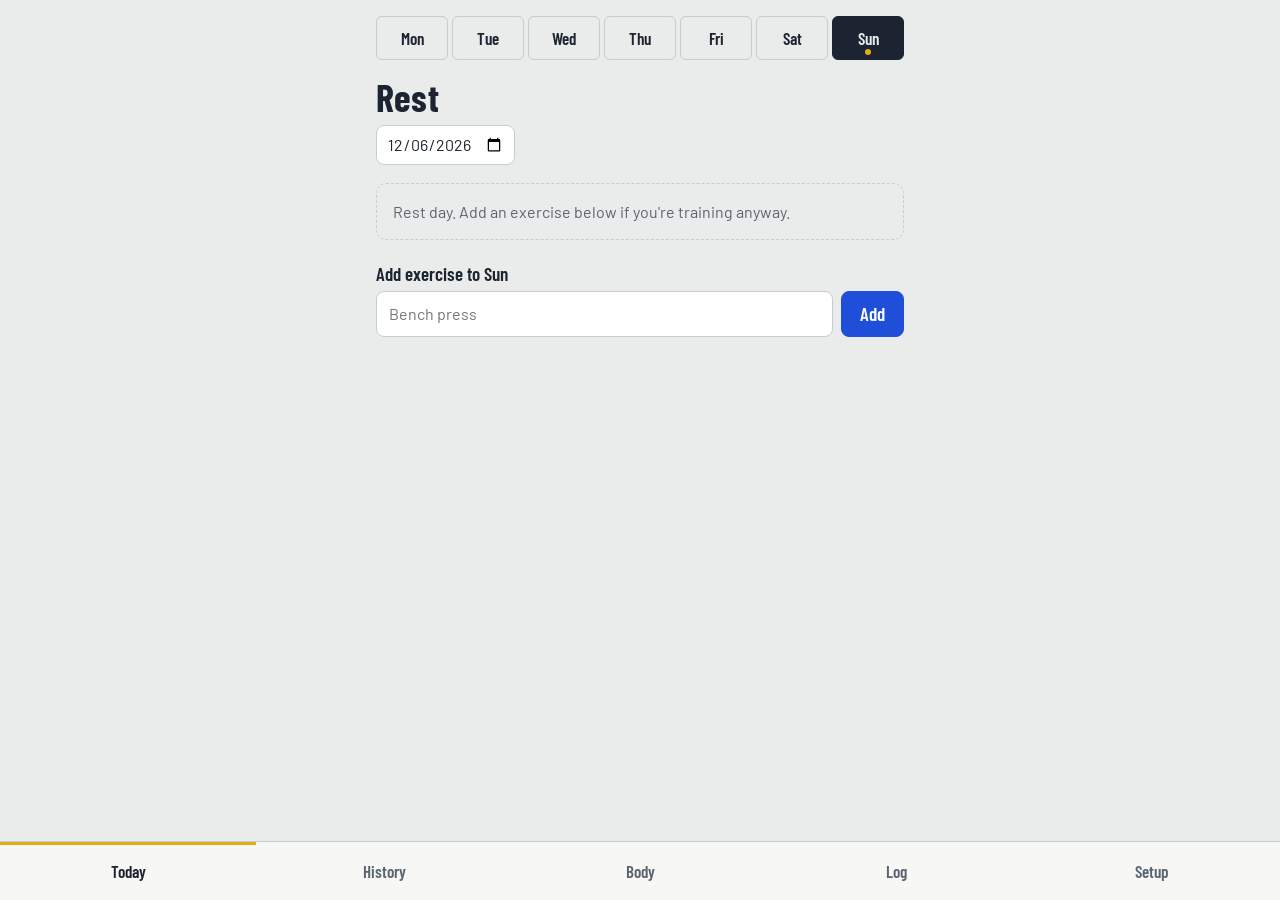
==== index.html @ 8d5f0b3c "Update index.html" ====
<!doctype html>
<html lang="en">
<head>
<meta charset="utf-8">
<meta name="viewport" content="width=device-width, initial-scale=1, viewport-fit=cover">
<meta name="mobile-web-app-capable" content="yes">
<meta name="apple-mobile-web-app-capable" content="yes">
<meta name="apple-mobile-web-app-title" content="Overload">
<meta name="theme-color" content="#E9ECEA" media="(prefers-color-scheme: light)">
<meta name="theme-color" content="#1A1F24" media="(prefers-color-scheme: dark)">
<link rel="manifest" href="manifest.webmanifest">
<link rel="apple-touch-icon" href="icon-180.png">
<link rel="icon" type="image/png" sizes="192x192" href="icon-192.png">
<title>Overload Log</title>
<link rel="preconnect" href="https://fonts.googleapis.com">
<link rel="preconnect" href="https://fonts.gstatic.com" crossorigin>
<link href="https://fonts.googleapis.com/css2?family=Barlow+Condensed:wght@500;600;700&family=Barlow:wght@400;500;600&display=swap" rel="stylesheet">
<style>
:root{
  --bg:#E9ECEA; --surface:#F7F8F6; --field:#FFFFFF; --ink:#1B2430; --muted:#596470; --rule:#C6CCD1;
  --accent:#1F4FD8; --accent-ink:#FFFFFF; --gain:#1C7F46; --plate:#E2AE12; --warn:#B0381C;
  --cond:"Barlow Condensed","Arial Narrow","Roboto Condensed",system-ui,sans-serif;
  --body:"Barlow",system-ui,-apple-system,"Segoe UI",Roboto,sans-serif;
  color-scheme:light;
  box-sizing:border-box;
  padding-top:env(safe-area-inset-top,0px);
  padding-bottom:env(safe-area-inset-bottom,0px);
}
@media (prefers-color-scheme: dark){
  :root:not([data-theme="light"]){
    --bg:#1A1F24; --surface:#232A31; --field:#2B333B; --ink:#E7EBEE; --muted:#97A2AC; --rule:#3A444E;
    --accent:#7196FF; --accent-ink:#0E1630; --gain:#4FC383; --plate:#F2C230; --warn:#FF8A6B;
    color-scheme:dark;
  }
}
:root[data-theme="dark"]{
  --bg:#1A1F24; --surface:#232A31; --field:#2B333B; --ink:#E7EBEE; --muted:#97A2AC; --rule:#3A444E;
  --accent:#7196FF; --accent-ink:#0E1630; --gain:#4FC383; --plate:#F2C230; --warn:#FF8A6B;
  color-scheme:dark;
}
html{scroll-padding-top:env(safe-area-inset-top,0px);-webkit-text-size-adjust:100%;background:var(--bg)}
*,*::before,*::after{box-sizing:inherit}
body{margin:0;background:var(--bg);color:var(--ink);font:400 16px/1.45 var(--body)}
main{max-width:560px;margin:0 auto;padding:12px 16px 84px}
h1,h2{font-family:var(--cond);margin:0}
p{margin:0}
button{font:inherit;color:inherit;cursor:pointer;-webkit-tap-highlight-color:transparent}
input,textarea{font:inherit;color:inherit}
:focus-visible{outline:3px solid var(--accent);outline-offset:2px}
.sr{position:absolute;width:1px;height:1px;overflow:hidden;clip:rect(0 0 0 0);white-space:nowrap}

/* day strip */
.days{display:grid;grid-template-columns:repeat(7,1fr);gap:4px;margin-top:4px}
.days button{position:relative;height:44px;border:1px solid var(--rule);border-radius:6px;background:transparent;font:600 17px var(--cond)}
.days button[aria-pressed="true"]{background:var(--ink);border-color:var(--ink);color:var(--bg)}
.days button.is-today::after{content:"";position:absolute;left:50%;bottom:4px;width:6px;height:6px;margin-left:-3px;border-radius:50%;background:var(--plate)}

.dayhead{margin:18px 0 6px}
.dayhead h1{font-weight:700;font-size:38px;line-height:1.02;letter-spacing:.2px}
.dateline{display:flex;align-items:center;gap:12px;margin-top:8px;flex-wrap:wrap}
.dateline input{height:40px;border:1px solid var(--rule);border-radius:8px;background:var(--field);padding:0 10px;font-size:16px}

/* exercise block */
.ex{position:relative;margin:14px 0;padding:14px 14px 14px 20px;background:var(--surface);border:1px solid var(--rule);border-radius:4px 10px 10px 4px}
.ex::before{content:"";position:absolute;left:-1px;top:-1px;bottom:-1px;width:7px;border-radius:4px 0 0 4px;background:var(--plate)}
.ex.st-new::before{background:var(--rule)}
.ex.st-going::before{background:var(--accent)}
.ex.st-done::before{background:var(--gain)}
.ex-head{display:flex;justify-content:space-between;align-items:flex-start;gap:8px}
.ex-name{font-weight:700;font-size:24px;line-height:1.1;padding-top:4px;overflow-wrap:anywhere}
.range{flex:none;min-height:36px;padding:4px 10px;border:1px solid var(--rule);border-radius:999px;background:transparent;color:var(--muted);font:600 15px var(--cond)}
.last{margin-top:6px;color:var(--muted);font-size:15px}
.last b{color:var(--ink);font-weight:600}
.last .s{margin-right:10px;white-space:nowrap;font-variant-numeric:tabular-nums}
.beat{display:flex;align-items:baseline;gap:12px;margin-top:8px}
.beat .lbl{font:600 17px var(--cond);color:var(--muted);min-width:44px}
.beat .num{font:700 32px/1 var(--cond);font-variant-numeric:tabular-nums;word-spacing:4px}
.beat .num small{font-size:20px;font-weight:600;color:var(--muted);word-spacing:0;margin:0 6px 0 2px}
.note{margin-top:4px;font-size:14px;color:var(--muted)}
.note.gain{color:var(--gain);font-weight:600}
.note.warn{color:var(--warn);font-weight:600}

.sets{display:flex;flex-wrap:wrap;gap:6px;margin-top:12px}
.chip{display:inline-flex;align-items:center;height:38px;padding-left:10px;border:1px solid var(--rule);border-radius:6px;background:var(--bg);font:600 19px var(--cond);font-variant-numeric:tabular-nums}
.chip button{width:34px;height:36px;border:0;background:none;color:var(--muted);font-size:20px;line-height:1}

.entry{display:grid;grid-template-columns:1fr 1fr;gap:10px;margin-top:14px}
.step{display:grid;grid-template-columns:44px minmax(0,1fr) 44px;height:50px;border:1px solid var(--rule);border-radius:8px;background:var(--field);overflow:hidden}
.step button{border:0;background:transparent;font-size:24px;line-height:1}
.step input{width:100%;min-width:0;border:0;background:transparent;text-align:center;font:700 24px var(--cond);font-variant-numeric:tabular-nums}
.step-lbl{margin-top:3px;text-align:center;font-size:13px;color:var(--muted)}
.logbtn{grid-column:1/-1;height:54px;border:0;border-radius:8px;background:var(--accent);color:var(--accent-ink);font:700 21px var(--cond)}
.link{padding:10px 0;border:0;background:none;color:var(--accent);font-size:15px;font-weight:600}
.typed{display:grid;grid-template-columns:1fr auto;gap:8px}
.hint{font-size:13px;color:var(--muted);margin-top:6px}

.settings{margin-top:12px;padding-top:12px;border-top:1px dashed var(--rule);display:grid;gap:10px}
.settings label{display:flex;align-items:center;gap:8px;flex-wrap:wrap;font-size:15px}
.settings .num{width:64px;text-align:center}
.settings .grow{flex:1;min-width:160px}

.field{height:46px;padding:0 12px;border:1px solid var(--rule);border-radius:8px;background:var(--field);font-size:16px;width:100%}
.field.num{width:72px;text-align:center}
.field.area{display:block;height:auto;min-height:240px;padding:12px;margin-top:12px;font:400 15px/1.5 var(--body);resize:vertical}
.field.area.small{min-height:130px}
.btn{height:46px;padding:0 18px;border:1px solid var(--ink);border-radius:8px;background:transparent;font:600 19px var(--cond);white-space:nowrap}
.btn.primary{background:var(--accent);border-color:var(--accent);color:var(--accent-ink)}
.btn.danger{border-color:var(--warn);color:var(--warn)}
.row{display:flex;gap:8px;flex-wrap:wrap;margin-top:10px}
.filebtn{display:inline-flex;align-items:center;cursor:pointer}

.empty{margin:18px 0;padding:16px;border:1px dashed var(--rule);border-radius:10px;color:var(--muted)}
.add{margin:22px 0 8px}
.add label{display:block;font:600 19px var(--cond);margin-bottom:6px}
.addrow{display:grid;grid-template-columns:1fr auto;gap:8px}
.pending{margin-top:10px;padding:12px;border-radius:8px;background:var(--surface);border:1px solid var(--plate)}

.session{margin-top:26px;padding-top:14px;border-top:3px solid var(--ink)}
.session h2,section h2{font-weight:600;font-size:22px;margin-bottom:6px}
.totals{display:flex;flex-wrap:wrap;gap:4px 18px;font:500 18px var(--cond);color:var(--muted);margin-bottom:10px}
.totals b{font-size:28px;font-weight:700;color:var(--ink);margin-right:4px;font-variant-numeric:tabular-nums}
.fallback{margin-top:10px}

section{margin-top:24px}
.sched{display:grid;gap:8px}
.schedrow{display:grid;grid-template-columns:52px 1fr;align-items:center;font:600 19px var(--cond)}
.defs{display:flex;flex-wrap:wrap;gap:10px 14px;align-items:center}
.defs label{display:flex;align-items:center;gap:8px}

.banner{display:block;width:100%;margin:2px 0 10px;padding:12px 14px;border:1px solid var(--plate);border-radius:8px;background:var(--surface);text-align:left;font-size:15px}
.banner.warn{border-color:var(--warn);color:var(--warn);font-weight:600}

.last .s{color:var(--ink)}
.last .s.w{color:var(--muted)}
.wu-row{display:flex;align-items:center;flex-wrap:wrap;gap:6px;margin-top:10px}
.wu-row .lbl{font:600 16px var(--cond);color:var(--muted);margin-right:4px}
.wuchip{height:36px;padding:0 12px;border:1px dashed var(--muted);border-radius:6px;background:transparent;color:var(--muted);font:600 18px var(--cond)}
.chip.wu{border-style:dashed;background:transparent;color:var(--muted)}
.chip.drop{color:var(--muted)}
.seg{display:grid;grid-template-columns:repeat(4,1fr);gap:4px;margin-top:12px}
.seg button{height:42px;border:1px solid var(--rule);border-radius:6px;background:transparent;font:600 17px var(--cond)}
.seg button[aria-pressed="true"]{background:var(--ink);border-color:var(--ink);color:var(--bg)}
.hsess{margin-top:18px;padding-top:12px;border-top:1px solid var(--rule)}
.hhead{display:flex;align-items:baseline;flex-wrap:wrap;gap:4px 10px}
.hhead h2{font-weight:700;font-size:22px;margin:0}
.hhead .focus{flex:1;color:var(--muted);font-size:15px}
.hhead .link{padding:6px 0}
.hrow{display:grid;grid-template-columns:minmax(0,1fr) auto;align-items:baseline;gap:0 10px;padding:6px 0}
.hex{min-height:32px;padding:0;border:0;background:none;text-align:left;font:600 18px var(--cond);text-decoration:underline;text-decoration-color:var(--rule);text-underline-offset:3px}
.hsets{grid-column:1/-1;font-size:15px;font-variant-numeric:tabular-nums}
.hsets .w{color:var(--muted);margin-right:6px}
.up{font:600 16px var(--cond);color:var(--gain);white-space:nowrap}
.htot{margin-top:4px;font-size:14px;color:var(--muted)}
.prog{margin-top:14px;padding:14px;background:var(--surface);border:1px solid var(--rule);border-radius:10px}
.prog svg{display:block;width:100%;height:auto;margin:10px 0 4px}
.prow{display:flex;justify-content:space-between;gap:12px;padding:8px 0;border-top:1px solid var(--rule);font-size:15px;font-variant-numeric:tabular-nums}
.prow span:last-child{text-align:right}
.entry .full{grid-column:1/-1}
.chip small{margin-left:6px;font-size:16px;font-weight:500;color:var(--muted)}
.bars{display:grid;gap:12px;margin-top:10px}
.bar-top{display:flex;justify-content:space-between;align-items:baseline;gap:8px;font-size:15px;color:var(--muted)}
.bar-top b{font:700 26px var(--cond);color:var(--ink);font-variant-numeric:tabular-nums}
.track{height:10px;margin-top:4px;border:1px solid var(--rule);border-radius:999px;background:var(--bg);overflow:hidden}
.fill{height:100%;border-radius:999px;background:var(--accent)}
.fill.hit{background:var(--gain)}
.fill.over{background:var(--warn)}
.frow{display:grid;grid-template-columns:44px minmax(0,1fr) auto 34px;align-items:center;gap:6px;padding:8px 0;border-top:1px solid var(--rule);font-size:15px}
.frow:first-child{border-top:0}
.frow .tm{color:var(--muted);font:500 15px var(--cond);font-variant-numeric:tabular-nums}
.frow .nm{overflow-wrap:anywhere}
.frow .nums{color:var(--muted);font:600 16px var(--cond);white-space:nowrap;font-variant-numeric:tabular-nums}
.frow button{width:34px;height:34px;border:0;background:none;color:var(--muted);font-size:20px}
.flist{margin-top:10px}
.frow .nm{display:flex;align-items:center;gap:8px}
.thumb{flex:none;width:44px;height:44px;border-radius:6px;object-fit:cover;background:var(--bg);border:1px solid var(--rule)}
.photorow{display:flex;align-items:center;gap:10px}
.photorow .thumb{width:56px;height:56px}
.pixgrid{display:grid;grid-template-columns:repeat(3,1fr);gap:6px;margin-top:10px}
.pixgrid img{width:100%;aspect-ratio:1;object-fit:cover;border-radius:6px}
.qrow{display:flex;flex-wrap:wrap;align-items:center;gap:6px;margin-top:12px}
.qrow .lbl{margin-right:4px;font:600 16px var(--cond);color:var(--muted)}
.qchip{min-height:36px;padding:4px 12px;border:1px dashed var(--muted);border-radius:6px;background:transparent;font:600 17px var(--cond);text-align:left}
.qchip small{margin-left:6px;font-weight:500;color:var(--muted)}
nav.tabs{position:fixed;left:0;right:0;bottom:0;z-index:10;display:flex;padding-bottom:env(safe-area-inset-bottom,0px);background:var(--surface);border-top:1px solid var(--rule)}
nav.tabs button{flex:1;height:58px;border:0;background:none;color:var(--muted);font:600 17px var(--cond)}
nav.tabs button[aria-current="page"]{color:var(--ink);box-shadow:inset 0 3px 0 var(--plate)}

#toast{position:fixed;left:50%;bottom:calc(70px + env(safe-area-inset-bottom,0px));transform:translate(-50%,12px);max-width:calc(100% - 32px);padding:10px 16px;border-radius:8px;background:var(--ink);color:var(--bg);font-size:15px;opacity:0;pointer-events:none;transition:opacity .18s,transform .18s;z-index:20}
#toast.on{opacity:1;transform:translate(-50%,0)}
@media (prefers-reduced-motion: reduce){#toast{transition:none}}
</style>
</head>
<body>
<main id="app" aria-live="off"></main>
<div id="toast" role="status" aria-live="polite"></div>
<nav class="tabs" aria-label="Sections">
  <button data-act="tab" data-view="today">Today</button>
  <button data-act="tab" data-view="history">History</button>
  <button data-act="tab" data-view="body">Body</button>
  <button data-act="tab" data-view="log">Log</button>
  <button data-act="tab" data-view="setup">Setup</button>
</nav>
<script>
(function(){
"use strict";
var KEY = "overload-log-v1";
var DAYS = ["Mon","Tue","Wed","Thu","Fri","Sat","Sun"];
var MON = ["Jan","Feb","Mar","Apr","May","Jun","Jul","Aug","Sep","Oct","Nov","Dec"];

function blank(){
  return {
    v: 1,
    schedule: {Mon:"Chest + Triceps",Tue:"Back + Biceps",Wed:"Legs",Thu:"Shoulders + Abs",Fri:"Chest + Back",Sat:"Arms",Sun:"Rest"},
    plan: {Mon:[],Tue:[],Wed:[],Thu:[],Fri:[],Sat:[],Sun:[]},
    ex: {},
    log: {},
    body: {},
    food: {},
    diet: {kcal:2400, p:190},
    defaults: {lo:8, hi:12, inc:2.5},
    backupAt: null
  };
}

var S = blank();
var storageOK = true;

function load(){
  var raw = null;
  try { raw = localStorage.getItem(KEY); } catch(e){ storageOK = false; return; }
  if (raw){
    try {
      var d = JSON.parse(raw), b = blank();
      S = Object.assign(b, d);
      S.plan = Object.assign(blank().plan, d.plan || {});
      S.schedule = Object.assign(blank().schedule, d.schedule || {});
      S.defaults = Object.assign(blank().defaults, d.defaults || {});
      S.ex = d.ex || {}; S.log = d.log || {};
      S.body = d.body || {}; S.food = d.food || {};
      S.diet = Object.assign(blank().diet, d.diet || {});
      migrateBody(d);
    } catch(e){
      try { localStorage.setItem(KEY + ":unreadable-" + Date.now(), raw); } catch(_){}
    }
  }
  try { localStorage.setItem(KEY + ":probe","1"); localStorage.removeItem(KEY + ":probe"); }
  catch(e){ storageOK = false; }
}
// Earlier Body version stored meals[] plus per-day kcal/protein totals. Fold them into food entries.
function migrateBody(d){
  if (d.meals){
    Object.keys(d.meals).forEach(function(dt){
      (d.meals[dt] || []).forEach(function(m){
        if (!S.food[dt]) S.food[dt] = [];
        S.food[dt].push({n:cleanName(m.label || ""), k:Math.round(num(m.kcal)) || 0, p:Math.round(num(m.p)) || 0, ph:m.photo || null});
      });
    });
  }
  Object.keys(S.body).forEach(function(dt){
    var b = S.body[dt] || {};
    if ((num(b.kcal) > 0 || num(b.p) > 0) && !(S.food[dt] || []).length){
      S.food[dt] = [{n:"Day total", k:Math.round(num(b.kcal)) || 0, p:Math.round(num(b.p)) || 0}];
    }
    if (num(b.w) > 0) S.body[dt] = {w:num(b.w)}; else delete S.body[dt];
  });
  delete S.meals;
}
function save(){
  try { localStorage.setItem(KEY, JSON.stringify(S)); } catch(e){ storageOK = false; }
}

/* ---------- helpers ---------- */
function pad(n){ return String(n).padStart(2,"0"); }
function todayStr(){ var d = new Date(); return d.getFullYear()+"-"+pad(d.getMonth()+1)+"-"+pad(d.getDate()); }
function parseDate(s){ var p = s.split("-").map(Number); return new Date(p[0], p[1]-1, p[2]); }
function dayOf(s){ return DAYS[(parseDate(s).getDay()+6)%7]; }
function nice(s){ var d = parseDate(s); return d.getDate()+" "+MON[d.getMonth()]; }
function daysSince(s){ return Math.round((parseDate(todayStr()) - parseDate(s)) / 86400000); }
function num(x){ var n = parseFloat(String(x).replace(",",".")); return isFinite(n) ? n : NaN; }
function r2(n){ return Math.round(n*100)/100; }
function fw(w){ return w === 0 ? "BW" : String(r2(w)); }
function fset(s, sep){ return fw(s[0]) + sep + s[1]; }
function vol(sets){ return sets.reduce(function(a,s){ return a + s[0]*s[1]; }, 0); }
function reps(sets){ return sets.reduce(function(a,s){ return a + s[1]; }, 0); }
function fvol(n){ return Math.round(n).toLocaleString("en-US"); }
function esc(s){ return String(s).replace(/[&<>"']/g, function(c){ return {"&":"&amp;","<":"&lt;",">":"&gt;",'"':"&quot;","'":"&#39;"}[c]; }); }
function cleanName(n){ n = String(n).replace(/\s+/g," ").trim(); return n ? n.charAt(0).toUpperCase() + n.slice(1) : ""; }
function cfg(n){ if (!S.ex[n]) S.ex[n] = Object.assign({}, S.defaults); return S.ex[n]; }
function names(){
  var seen = {}, out = [];
  Object.keys(S.ex).concat(Object.keys(S.log)).forEach(function(k){ if (!seen[k]){ seen[k]=1; out.push(k); } });
  return out;
}
function canon(n){
  var l = n.toLowerCase(), all = names();
  for (var i=0;i<all.length;i++) if (all[i].toLowerCase() === l) return all[i];
  return null;
}
function lev(a,b){
  a = a.toLowerCase(); b = b.toLowerCase();
  if (Math.abs(a.length-b.length) > 2) return 9;
  var prev = [], j, i;
  for (j=0;j<=b.length;j++) prev[j]=j;
  for (i=1;i<=a.length;i++){
    var cur=[i];
    for (j=1;j<=b.length;j++) cur[j] = Math.min(prev[j]+1, cur[j-1]+1, prev[j-1] + (a[i-1]===b[j-1]?0:1));
    prev = cur;
  }
  return prev[b.length];
}
function near(nm){
  if (nm.length < 4) return null;
  var best=null, bd=3;
  names().forEach(function(k){ var d = lev(nm,k); if (d < bd){ bd=d; best=k; } });
  return bd <= 2 ? best : null;
}
function hasData(){
  return Object.keys(S.log).some(function(n){ return Object.keys(S.log[n]).length; });
}
function loggedDates(){
  var seen = {};
  Object.keys(S.log).forEach(function(n){ Object.keys(S.log[n]).forEach(function(d){ seen[d]=1; }); });
  return Object.keys(seen);
}

/* ---------- set parsing: 60x8, 60x8 | 3x8@60 | 60x8x3 | 60x10/8/6 | bw x 12 ---------- */
function parseSets(str){
  var s = String(str).toLowerCase().replace(/[×*]/g,"x").replace(/kgs?/g,"").replace(/body ?weight|\bbw/g,"0");
  var out = [], m;
  var re = /(\d+)\s*x\s*(\d+)\s*@\s*(\d+(?:[.,]\d+)?)|(\d+(?:[.,]\d+)?)\s*x\s*(\d+(?:\s*\/\s*\d+)*)(?:\s*x\s*(\d+))?/g;
  while ((m = re.exec(s))){
    if (m[1] !== undefined){
      var n1 = +m[1], r1 = +m[2], w1 = num(m[3]);
      for (var i=0;i<n1 && i<20;i++) out.push([w1, r1]);
    } else {
      var w = num(m[4]);
      var rs = m[5].split("/").map(function(x){ return +x.trim(); });
      var n = m[6] ? +m[6] : 1;
      for (var k=0;k<n && k<20;k++) rs.forEach(function(r){ out.push([w, r]); });
    }
  }
  return out.filter(function(x){ return isFinite(x[0]) && x[0] >= 0 && x[0] <= 1000 && x[1] >= 1 && x[1] <= 100; });
}

/* ---------- progression ----------
   Lighter sets BEFORE the first heaviest set = warm-ups / ramp sets: ignored.
   Lighter sets AFTER it = drop sets: they block an increase. */
function parts(sets){
  if (!sets || !sets.length) return {wu:[], work:[], top:0, drops:false};
  var top = Math.max.apply(null, sets.map(function(s){ return s[0]; }));
  var f = 0; while (sets[f][0] !== top) f++;
  var work = sets.slice(f);
  return {wu:sets.slice(0, f), work:work, top:top, drops:work.some(function(s){ return s[0] < top; })};
}
function earned(sets, c){
  var p = parts(sets);
  return p.work.length > 0 && !p.drops && p.work.every(function(s){ return s[1] >= c.hi; });
}
function lastSession(n, before){
  var L = S.log[n]; if (!L) return null;
  var ds = Object.keys(L).filter(function(d){ return d < before && L[d].length; }).sort();
  if (!ds.length) return null;
  var d = ds[ds.length-1];
  return [d, L[d]];
}
function target(n, last){
  if (!last || !last.length) return null;
  var c = cfg(n), p = parts(last), top = p.top;
  if (earned(last, c)){
    if (top === 0) return {add:true, w:0, reps:p.work.map(function(){ return c.hi+1; }), why:"Every set hit "+c.hi+". Add load or another set."};
    return {add:true, w:r2(top+c.inc), reps:p.work.map(function(){ return c.lo; }), why:"Every working set hit "+c.hi+" last time, so +"+fw(c.inc)+" kg."};
  }
  var tr = p.work.map(function(s){ return s[0] === top ? Math.min(c.hi, s[1]+1) : c.lo; });
  var tot = reps(p.work.filter(function(s){ return s[0] === top; }));
  var why = "Same weight. Beat "+tot+" reps at "+fw(top)+(top ? " kg" : "")+".";
  if (p.drops) why += " Keep every set at "+fw(top)+" this time.";
  return {add:false, w:top, reps:tr, why:why};
}
function warmups(w){
  if (!(w >= 20)) return [];
  var a = Math.round(w*0.5/2.5)*2.5, b = Math.round(w*0.75/2.5)*2.5, out = [];
  if (a > 0 && a < w) out.push([a, 10]);
  if (b > a && b < w) out.push([b, 5]);
  return out;
}

/* ---------- UI state ---------- */
var U = {view:"today", date:todayStr(), autoDate:true, day:null, drafts:{}, typing:{}, typed:{}, editing:null, pending:null, fallback:null, restoreText:"", restoreMsg:"", eraseArm:false, dl:null, hist:30, histEx:null, wDraft:null, fDraft:null, fEdit:false};
U.day = dayOf(U.date);

function draftFor(n){
  if (U.drafts[n]) return U.drafts[n];
  var c = cfg(n), today = (S.log[n]||{})[U.date] || [], prev = lastSession(n, U.date);
  var t = prev ? target(n, prev[1]) : null, i = today.length, w, r;
  if (t){
    var atT = today.filter(function(s){ return s[0] >= t.w; }).length;
    w = atT ? today[i-1][0] : t.w;
    r = t.reps[Math.min(atT, t.reps.length-1)];
  } else {
    w = i ? today[i-1][0] : "";
    r = i ? today[i-1][1] : c.lo;
  }
  return {w: w === "" ? "" : String(w), r: String(r)};
}

/* ---------- views ---------- */
function banner(){
  if (!storageOK) return '<p class="banner warn">This browser isn\'t saving your data. Copy your log from the Log tab before you close this page.</p>';
  if (!hasData()) return "";
  if (S.backupAt){
    var d = daysSince(S.backupAt);
    if (d < 7) return "";
    return '<button class="banner" data-act="gobackup">Last backup was '+d+' days ago. Copy your log to your notes.</button>';
  }
  if (loggedDates().length < 2) return "";
  return '<button class="banner" data-act="gobackup">Your log isn\'t backed up yet. Copy it to your notes.</button>';
}

function card(n, idx){
  var c = cfg(n), L = S.log[n] || {}, today = L[U.date] || [];
  var prev = lastSession(n, U.date), t = prev ? target(n, prev[1]) : null;
  var d = draftFor(n), done = earned(today, c), p = parts(today);
  var st = today.length ? (done ? "done" : "going") : (prev ? "due" : "new");
  var h = '<section class="ex st-'+st+'" data-name="'+esc(n)+'">';
  h += '<div class="ex-head"><h2 class="ex-name">'+esc(n)+'</h2><button class="range" data-act="edit" aria-label="Edit '+esc(n)+'">'+c.lo+'–'+c.hi+' reps, +'+fw(c.inc)+'</button></div>';
  if (prev){
    var pp = parts(prev[1]);
    h += '<p class="last">Last, <b>'+nice(prev[0])+'</b>: '+prev[1].map(function(s,k){ return '<span class="s'+(k < pp.wu.length ? ' w' : '')+'">'+fset(s,"×")+'</span>'; }).join("")+'</p>';
  } else {
    h += '<p class="last">No history yet. Log it and it becomes the target next time.</p>';
  }
  if (t){
    h += '<div class="beat"><span class="lbl">'+(t.add ? "Go up" : "Beat")+'</span><span class="num">'+fw(t.w)+'<small>'+(t.w ? "kg ×" : "×")+'</small>'+t.reps.join(" ")+'</span></div>';
    h += '<p class="note'+(t.add ? " gain" : "")+'">'+esc(t.why)+'</p>';
    var started = t.w > 0 && today.some(function(s){ return s[0] >= t.w; });
    var wus = (started || idx > 1) ? [] : warmups(t.w);
    if (wus.length){
      h += '<div class="wu-row"><span class="lbl">Warm up</span>'+wus.map(function(x){
        return '<button class="wuchip" data-act="fillwu" data-w="'+x[0]+'" data-r="'+x[1]+'" aria-label="Fill warm-up, '+fw(x[0])+' kg for '+x[1]+'">'+fw(x[0])+'×'+x[1]+'</button>';
      }).join("")+'</div>';
    }
  }
  if (today.length){
    h += '<div class="sets">'+today.map(function(s,k){
      var cls = k < p.wu.length ? " wu" : (s[0] < p.top ? " drop" : "");
      var kind = k < p.wu.length ? "warm-up " : (s[0] < p.top ? "drop set " : "set ");
      return '<span class="chip'+cls+'">'+fset(s,"×")+'<button data-act="delset" data-k="'+k+'" aria-label="Delete '+kind+fset(s," kg for ")+'">×</button></span>';
    }).join("")+'</div>';
    var v = vol(p.work), wn = p.work.length, pv = prev ? parts(prev[1]).work : null, line = "";
    if (p.wu.length) line += p.wu.length+" warm-up"+(p.wu.length>1?"s":"")+", ";
    line += wn+" working set"+(wn>1?"s":"");
    if (v > 0){
      line += ", "+fvol(v)+" kg";
      if (pv){ var dv = v - vol(pv); line += " ("+(dv>=0?"+":"−")+fvol(Math.abs(dv))+" vs last)"; }
    } else {
      line += ", "+reps(p.work)+" reps";
      if (pv){ var dr = reps(p.work) - reps(pv); line += " ("+(dr>=0?"+":"−")+Math.abs(dr)+" vs last)"; }
    }
    if (done) line += ". Every working set topped the range: +"+fw(c.inc)+" kg next time.";
    h += '<p class="note'+(done ? " gain" : "")+'">'+line+'</p>';
  }
  h += '<div class="entry">'
     +   '<div><div class="step"><button data-act="w-" aria-label="Less weight">−</button><input data-f="w" inputmode="decimal" enterkeyhint="done" value="'+esc(d.w)+'" placeholder="kg" aria-label="Weight in kg, 0 for bodyweight"><button data-act="w+" aria-label="More weight">+</button></div><div class="step-lbl">kg</div></div>'
     +   '<div><div class="step"><button data-act="r-" aria-label="Fewer reps">−</button><input data-f="r" inputmode="numeric" enterkeyhint="done" value="'+esc(d.r)+'" aria-label="Reps"><button data-act="r+" aria-label="More reps">+</button></div><div class="step-lbl">reps</div></div>'
     +   '<button class="logbtn" data-act="log">Log set '+(today.length+1)+'</button>'
     + '</div>';
  h += '<button class="link" data-act="type">'+(U.typing[n] ? "Hide typing" : "Type several sets")+'</button>';
  if (U.typing[n]){
    h += '<div class="typed"><input class="field" data-f="t" autocomplete="off" autocapitalize="off" value="'+esc(U.typed[n]||"")+'" placeholder="40x10, 60x8, 60x8, 60x7" aria-label="Sets"><button class="btn primary" data-act="logtyped">Add</button></div>'
       + '<p class="hint">Also works: 3x8@60, 60x8x3, 60x10/8/6, bw x 12. Lighter sets before your heaviest count as warm-ups.</p>';
  }
  if (U.editing === n){
    h += '<div class="settings">'
       +   '<label>Rep range <input class="field num" data-f="lo" inputmode="numeric" value="'+c.lo+'"> to <input class="field num" data-f="hi" inputmode="numeric" value="'+c.hi+'"></label>'
       +   '<label>Add <input class="field num" data-f="inc" inputmode="decimal" value="'+fw(c.inc)+'"> kg when every set reaches the top</label>'
       +   '<label>Name <input class="field grow" data-f="name" value="'+esc(n)+'"></label>'
       +   '<div class="row"><button class="btn primary" data-act="savecfg">Save</button><button class="btn" data-act="remove">Remove from '+U.day+'</button></div>'
       +   '<p class="hint">Removing only takes it off '+U.day+'. Its history stays. Renaming to an existing name merges the two.</p>'
       + '</div>';
  }
  return h + '</section>';
}

function addBlock(){
  var opts = names().filter(function(n){ return S.plan[U.day].indexOf(n) < 0; }).sort(function(a,b){ return a.localeCompare(b); });
  var h = '<div class="add"><label for="addname">Add exercise to '+U.day+'</label>'
        + '<div class="addrow"><input id="addname" class="field" list="known" autocomplete="off" autocapitalize="sentences" enterkeyhint="done" placeholder="Bench press"><button class="btn primary" data-act="add">Add</button></div>'
        + '<datalist id="known">'+opts.map(function(o){ return '<option value="'+esc(o)+'">'; }).join("")+'</datalist>';
  if (U.pending){
    h += '<div class="pending"><p>Did you mean <b>'+esc(U.pending.near)+'</b>?</p><div class="row">'
       + '<button class="btn primary" data-act="usenear">Use '+esc(U.pending.near)+'</button>'
       + '<button class="btn" data-act="keepnew">Add “'+esc(U.pending.typed)+'”</button></div></div>';
  }
  return h + '</div>';
}

function sessionRows(){
  return names().filter(function(n){ return ((S.log[n]||{})[U.date]||[]).length; }).map(function(n){ return [n, S.log[n][U.date]]; });
}
function sessionText(){
  var rows = sessionRows();
  var lines = [dayOf(U.date)+" "+U.date+", "+(S.schedule[U.day]||U.day)];
  var sets = 0, v = 0;
  rows.forEach(function(r){
    var c = cfg(r[0]), p = parts(r[1]);
    var nx = earned(r[1], c) ? "next +"+fw(c.inc)+" kg" : "next: hold "+fw(p.top);
    var wu = p.wu.length ? "warm-up "+p.wu.map(function(s){ return fset(s,"x"); }).join(", ")+" | " : "";
    lines.push(r[0]+": "+wu+p.work.map(function(s){ return fset(s,"x"); }).join(", ")+" ("+nx+")");
    sets += p.work.length; v += vol(p.work);
  });
  lines.push("Total: "+rows.length+" exercises, "+sets+" working sets, "+fvol(v)+" kg");
  return lines.join("\n");
}
function fallbackBox(text){
  return '<div class="fallback"><p class="note warn">Copy didn\'t go through on this phone. Press and hold the text, Select all, then Copy.</p><textarea class="field area small" readonly>'+esc(text)+'</textarea></div>';
}
function sessionBlock(){
  var rows = sessionRows(); if (!rows.length) return "";
  var sets = 0, v = 0, wu = 0;
  rows.forEach(function(r){ var p = parts(r[1]); sets += p.work.length; v += vol(p.work); wu += p.wu.length; });
  return '<section class="session"><h2>Session, '+nice(U.date)+'</h2>'
       + '<p class="totals"><span><b>'+rows.length+'</b>exercise'+(rows.length>1?"s":"")+'</span><span><b>'+sets+'</b>working sets</span><span><b>'+fvol(v)+'</b>kg moved</span></p>'
       + (wu ? '<p class="note" style="margin:-4px 0 10px">'+wu+' warm-up set'+(wu>1?"s":"")+' not counted.</p>' : '')
       + '<button class="btn" data-act="copysession">Copy session</button>'
       + (U.fallback && U.fallback.where === "session" ? fallbackBox(U.fallback.text) : "")
       + '</section>';
}

function viewToday(){
  var tday = dayOf(todayStr());
  var h = banner();
  h += '<div class="days" role="group" aria-label="Training day">'+DAYS.map(function(d){
    return '<button data-act="day" data-d="'+d+'" aria-pressed="'+(d===U.day)+'"'+(d===tday?' class="is-today"':'')+'>'+d+'</button>';
  }).join("")+'</div>';
  h += '<header class="dayhead"><h1>'+esc(S.schedule[U.day]||U.day)+'</h1><div class="dateline">'
     + '<label class="sr" for="date">Session date</label><input type="date" id="date" value="'+U.date+'" max="'+todayStr()+'">'
     + (U.date !== todayStr() ? '<button class="link" data-act="today">Back to today</button>' : '')
     + '</div>'
     + (U.day !== dayOf(U.date) ? '<p class="note">Doing '+U.day+'\'s plan on '+dayOf(U.date)+' '+nice(U.date)+'.</p>' : '')
     + '</header>';
  var list = S.plan[U.day].slice();
  names().forEach(function(n){ if (((S.log[n]||{})[U.date]||[]).length && list.indexOf(n) < 0) list.push(n); });
  if (!list.length){
    h += '<p class="empty">'+(/rest/i.test(S.schedule[U.day]||"")
      ? "Rest day. Add an exercise below if you're training anyway."
      : "Nothing planned for "+U.day+" yet. Add your first exercise below and it'll be here every "+U.day+".")+'</p>';
  }
  h += list.map(card).join("");
  h += addBlock();
  h += sessionBlock();
  return h;
}

function exportLog(){
  var order = [];
  DAYS.forEach(function(d){ S.plan[d].forEach(function(n){ if (order.indexOf(n) < 0) order.push(n); }); });
  var rest = names().filter(function(n){ return order.indexOf(n) < 0; }).sort(function(a,b){ return a.localeCompare(b); });
  var out = [];
  order.concat(rest).forEach(function(n){
    var L = S.log[n]; if (!L) return;
    var ds = Object.keys(L).filter(function(d){ return L[d].length; }).sort();
    if (!ds.length) return;
    var c = cfg(n);
    out.push([n+" ("+c.lo+"-"+c.hi+", +"+fw(c.inc)+")"].concat(ds.map(function(d){
      return "- "+d+": "+L[d].map(function(s){ return fset(s,"x"); }).join(", ");
    })).join("\n"));
  });
  var bd = {};
  Object.keys(S.body).forEach(function(d){ if (bw(d)) bd[d] = 1; });
  Object.keys(S.food).forEach(function(d){ if (food(d).length) bd[d] = 1; });
  var bds = Object.keys(bd).sort();
  if (bds.length){
    var td = todayStr(), cw = weekAvg(td, 0), ow = weekAvg(td, 7), wf = weekFood(td), mt = maintenance(td);
    var lines = ["BODY"];
    if (cw.n) lines.push("> Weight 7-day avg: "+fkg(cw.v)+" kg"+(cw.n >= 2 && ow.n >= 2 ? " ("+signed(cw.v - ow.v)+" vs previous 7 days)" : ""));
    if (wf.c) lines.push("> Food 7-day avg: "+Math.round(wf.k)+" kcal, "+Math.round(wf.p)+" g protein ("+wf.c+" fully counted days)");
    lines.push("> Targets: "+S.diet.kcal+" kcal, "+S.diet.p+" g protein"+(mt.ok ? ". Measured maintenance ~"+mt.v+" kcal" : ""));
    bds.forEach(function(d){
      lines.push("- "+d+":"+(bw(d) ? " "+fkg(bw(d))+" kg" : ""));
      food(d).forEach(function(x){
        lines.push("  * "+[x.t || "", x.n || "Food", x.k != null ? x.k+" kcal" : "", x.p != null ? x.p+" g" : ""].join(" | "));
      });
    });
    out.push(lines.join("\n"));
  }
  return out.join("\n\n");
}

function importBodyLine(d, rest){
  var wm = rest.match(/(\d+(?:[.,]\d+)?)\s*kg/i), km = rest.match(/(\d[\d,]*)\s*kcal/i), pm = rest.match(/(\d+)\s*(?:g\s*)?p\b/i);
  var got = false;
  if (wm && num(wm[1]) > 20){ S.body[d] = {w:num(wm[1])}; got = true; }
  if (km || pm){
    S.food[d] = [{n:"Day total", k:km ? parseInt(km[1].replace(/,/g,""), 10) : 0, p:pm ? parseInt(pm[1], 10) : 0}];
    got = true;
  }
  return got;
}

function parseFoodItem(line){
  var f = line.replace(/^\*\s*/, "").split("|").map(function(x){ return x.trim(); });
  if (f.length < 2) return {n:cleanName(f[0] || ""), k:null, p:null, t:""};
  var it = {t:/^\d{1,2}:\d{2}$/.test(f[0]) ? f[0] : "", n:cleanName(f[1] || ""), k:null, p:null};
  f.slice(2).forEach(function(x){
    var km = x.match(/^(\d+)\s*kcal$/i), pm = x.match(/^(\d+)\s*g$/i);
    if (km) it.k = +km[1]; else if (pm) it.p = +pm[1];
  });
  return it;
}

function importLog(text){
  var pend = null, cur = null, exSeen = {}, sess = 0, days = {}, mode = "ex", bodySeen = {}, bodyDate = null, itemsFor = {};
  String(text).split(/\r?\n/).forEach(function(raw){
    var line = raw.trim(); if (!line) return;
    if (line.charAt(0) === ">") return;
    if (/^body\b/i.test(line)){ mode = "body"; pend = null; cur = null; return; }
    var m = line.match(/^[-•*–]\s*(\d{4}-\d{2}-\d{2})\s*:?\s*(.*)$/);
    if (mode === "body"){
      if (m){ bodyDate = m[1]; if (importBodyLine(m[1], m[2])) bodySeen[m[1]] = 1; return; }
      if (/^\*\s/.test(line) && bodyDate){
        var it = parseFoodItem(line);
        if (it.n || it.k != null || it.p != null){
          if (!itemsFor[bodyDate]){ itemsFor[bodyDate] = 1; S.food[bodyDate] = []; }
          S.food[bodyDate].push(it); bodySeen[bodyDate] = 1;
        }
        return;
      }
      if (/^[-•*–]/.test(line)) return;
      mode = "ex";
    }
    if (m){
      if (!pend) return;
      var sets = parseSets(m[2]); if (!sets.length) return;
      if (!cur){
        cur = canon(pend.name) || pend.name;
        var c = cfg(cur);
        if (pend.lo){ c.lo = pend.lo; c.hi = pend.hi; }
        if (pend.inc > 0) c.inc = pend.inc;
      }
      if (!S.log[cur]) S.log[cur] = {};
      S.log[cur][m[1]] = sets; sess++; exSeen[cur] = 1; days[dayOf(m[1])] = 1;
      return;
    }
    if (/^[-•*–]/.test(line)) return;
    var hd = line.match(/^(.+?)\s*\(\s*(\d+)\s*[-–]\s*(\d+)\s*(?:,\s*\+?\s*(\d+(?:[.,]\d+)?)\s*(?:kg)?)?\s*\)\s*:?$/i);
    var nm = cleanName(hd ? hd[1] : line.replace(/:$/,""));
    pend = {name:nm, lo:hd ? +hd[2] : 0, hi:hd ? +hd[3] : 0, inc:hd && hd[4] ? num(hd[4]) : 0};
    if (pend.lo && (pend.hi < pend.lo || pend.lo < 1)){ pend.lo = 0; pend.hi = 0; }
    cur = null;
  });
  // An exercise goes on a weekday's plan only if it was done within 14 days of that weekday's
  // latest session, so lifts you've since swapped out stay in History but off Today.
  Object.keys(days).forEach(function(day){
    var all = loggedDates().filter(function(x){ return dayOf(x) === day; }).sort();
    var latest = all[all.length-1];
    names().forEach(function(n){
      var L = S.log[n] || {};
      var ds = Object.keys(L).filter(function(x){ return dayOf(x) === day && L[x].length; }).sort();
      if (!ds.length) return;
      var gap = (parseDate(latest) - parseDate(ds[ds.length-1])) / 86400000;
      if (gap <= 14 && S.plan[day].indexOf(n) < 0) S.plan[day].push(n);
    });
  });
  return {ex:Object.keys(exSeen).length, sess:sess, body:Object.keys(bodySeen).length};
}

function allSessions(){
  var by = {};
  Object.keys(S.log).forEach(function(n){
    Object.keys(S.log[n]).forEach(function(d){
      if (S.log[n][d].length){ if (!by[d]) by[d] = []; by[d].push([n, S.log[n][d]]); }
    });
  });
  return by;
}
function planDayFor(rows, date){
  var best = null, bc = 0;
  DAYS.forEach(function(d){
    var k = rows.filter(function(r){ return S.plan[d].indexOf(r[0]) >= 0; }).length;
    if (k > bc){ bc = k; best = d; }
  });
  return best || dayOf(date);
}
function addDays(s, k){ var d = parseDate(s); d.setDate(d.getDate()+k); return d.getFullYear()+"-"+pad(d.getMonth()+1)+"-"+pad(d.getDate()); }
function fmtWork(work){
  if (!work.length) return "";
  var w0 = work[0][0];
  if (work.every(function(s){ return s[0] === w0; })) return fw(w0)+(w0 ? " kg" : "")+" × "+work.map(function(s){ return s[1]; }).join(", ");
  return work.map(function(s){ return fset(s,"×"); }).join(", ");
}
function e1(sets){
  var best = 0;
  sets.forEach(function(s){ var v = s[0]*(1+s[1]/30); if (v > best) best = v; });
  return best;
}
function spark(vals){
  var W = 300, H = 64, m = 6;
  var mn = Math.min.apply(null, vals), mx = Math.max.apply(null, vals), span = (mx - mn) || 1;
  var pts = vals.map(function(v,i){ return [m + i*(W-2*m)/(vals.length-1), H - m - (v-mn)*(H-2*m)/span]; });
  var last = pts[pts.length-1];
  return '<svg viewBox="0 0 '+W+' '+H+'" role="img" aria-label="Trend across '+vals.length+' sessions">'
       + '<polyline fill="none" stroke="var(--accent)" stroke-width="2.5" stroke-linejoin="round" stroke-linecap="round" points="'+pts.map(function(p){ return p[0].toFixed(1)+","+p[1].toFixed(1); }).join(" ")+'"/>'
       + '<circle cx="'+last[0].toFixed(1)+'" cy="'+last[1].toFixed(1)+'" r="4.5" fill="var(--accent)"/></svg>';
}
function progressPanel(n){
  var L = S.log[n] || {}, c = cfg(n);
  var ds = Object.keys(L).filter(function(d){ return L[d].length; }).sort();
  var h = '<div class="prog"><div class="hhead"><h2>'+esc(n)+'</h2><span class="focus">'+c.lo+'–'+c.hi+' reps, +'+fw(c.inc)+'</span><button class="link" data-act="histclose">Close</button></div>';
  if (!ds.length) return h + '<p class="note">No sessions yet.</p></div>';
  var weighted = ds.some(function(d){ return L[d].some(function(s){ return s[0] > 0; }); });
  var pts = [];
  ds.forEach(function(d){
    var work = parts(L[d]).work;
    var v = weighted ? e1(work.filter(function(s){ return s[0] > 0; })) : reps(work);
    if (v > 0) pts.push([d, v]);
  });
  if (pts.length >= 2){
    var a = pts[0], b = pts[pts.length-1], diff = Math.round(b[1]) - Math.round(a[1]), unit = weighted ? " kg" : " reps";
    h += '<p class="note">'+(weighted ? "Estimated 1-rep max" : "Total reps")+': '+Math.round(a[1])+' → <b>'+Math.round(b[1])+unit+'</b> ('+(diff>=0?"+":"−")+Math.abs(diff)+unit+' since '+nice(a[0])+')</p>';
    h += spark(pts.map(function(x){ return x[1]; }));
  }
  h += ds.slice().reverse().map(function(d){
    var p = parts(L[d]);
    return '<div class="prow"><span>'+dayOf(d)+' '+nice(d)+'</span><span>'+fmtWork(p.work)+(earned(L[d], c) ? ' <span class="up">+'+fw(c.inc)+'</span>' : '')+'</span></div>';
  }).join("");
  return h + '</div>';
}
function viewHistory(){
  var by = allSessions(), R = U.hist;
  var from = R ? addDays(todayStr(), -(R-1)) : "";
  var dates = Object.keys(by).filter(function(d){ return d >= from; }).sort().reverse();
  var h = '<header class="dayhead"><h1>History</h1></header>';
  h += '<div class="seg" role="group" aria-label="Time range">'+[[7,"7 days"],[30,"30 days"],[90,"90 days"],[0,"All"]].map(function(o){
    return '<button data-act="hrange" data-k="'+o[0]+'" aria-pressed="'+(R === o[0])+'">'+o[1]+'</button>';
  }).join("")+'</div>';
  if (U.histEx) h += progressPanel(U.histEx);
  if (!dates.length){
    return h + '<p class="empty">'+(hasData() ? "No workouts in this range. Pick a longer one." : "Nothing logged yet. Workouts you log on Today show up here, newest first.")+'</p>';
  }
  var tSets = 0, tVol = 0;
  var body = dates.map(function(d){
    var rows = by[d].slice(), pd = planDayFor(rows, d), sets = 0, v = 0;
    rows.sort(function(a,b){ var ia = S.plan[pd].indexOf(a[0]), ib = S.plan[pd].indexOf(b[0]); return (ia<0?99:ia) - (ib<0?99:ib); });
    var inner = rows.map(function(r){
      var c = cfg(r[0]), p = parts(r[1]);
      sets += p.work.length; v += vol(p.work);
      return '<div class="hrow"><button class="hex" data-act="histex" data-name="'+esc(r[0])+'">'+esc(r[0])+'</button>'
           + (earned(r[1], c) ? '<span class="up">+'+fw(c.inc)+' next</span>' : '<span></span>')
           + '<div class="hsets">'+(p.wu.length ? '<span class="w">'+p.wu.map(function(s){ return fset(s,"×"); }).join(" ")+'</span>' : '')+fmtWork(p.work)+'</div></div>';
    }).join("");
    tSets += sets; tVol += v;
    return '<article class="hsess"><div class="hhead"><h2>'+dayOf(d)+' '+nice(d)+'</h2><span class="focus">'+esc(S.schedule[pd] || pd)+'</span><button class="link" data-act="openday" data-date="'+d+'" data-d="'+pd+'">Open</button></div>'
         + inner + '<p class="htot">'+rows.length+' exercise'+(rows.length>1?"s":"")+', '+sets+' working sets, '+fvol(v)+' kg</p></article>';
  }).join("");
  h += '<p class="totals" style="margin-top:16px"><span><b>'+dates.length+'</b>workout'+(dates.length>1?"s":"")+'</span><span><b>'+tSets+'</b>working sets</span><span><b>'+fvol(tVol)+'</b>kg</span></p>';
  return h + body;
}

/* ---------- photos: kept apart from the log so a big image can never break it ---------- */
var PIX = (function(){
  var dbp = null;
  function open(){
    if (dbp) return dbp;
    dbp = new Promise(function(res, rej){
      var rq = indexedDB.open("overload-photos", 1);
      rq.onupgradeneeded = function(){ rq.result.createObjectStore("photos"); };
      rq.onsuccess = function(){ res(rq.result); };
      rq.onerror = function(){ rej(rq.error); };
    });
    return dbp;
  }
  function run(mode, fn){
    return open().then(function(db){
      return new Promise(function(res, rej){
        var rq = fn(db.transaction("photos", mode).objectStore("photos"));
        rq.onsuccess = function(){ res(rq.result); };
        rq.onerror = function(){ rej(rq.error); };
      });
    });
  }
  return {
    put: function(id, blob){ return run("readwrite", function(st){ return st.put(blob, id); }); },
    get: function(id){ return run("readonly", function(st){ return st.get(id); }); },
    del: function(id){ return run("readwrite", function(st){ return st.delete(id); }); }
  };
})();
function loadImg(blob){
  return new Promise(function(res, rej){
    var url = URL.createObjectURL(blob), img = new Image();
    img.onload = function(){ URL.revokeObjectURL(url); res(img); };
    img.onerror = function(){ URL.revokeObjectURL(url); rej(new Error("decode")); };
    img.src = url;
  });
}
function toJpeg(cv, q){ return new Promise(function(res, rej){ cv.toBlob(function(b){ b ? res(b) : rej(new Error("encode")); }, "image/jpeg", q); }); }
// Phone photos are 3-5 MB; 1000 px at 0.72 lands around 100 kB and still shows the plate clearly.
function shrink(file){
  return loadImg(file).then(function(img){
    var sc = Math.min(1, 1000 / Math.max(img.width, img.height)), cv = document.createElement("canvas");
    cv.width = Math.round(img.width*sc); cv.height = Math.round(img.height*sc);
    cv.getContext("2d").drawImage(img, 0, 0, cv.width, cv.height);
    return toJpeg(cv, 0.72);
  });
}
// Burn "Photo 3, Tue 6 Oct 13:10, Chicken rice" into the image so Claude can match it to the list.
function captioned(blob, label){
  return loadImg(blob).then(function(img){
    var cv = document.createElement("canvas"), g = cv.getContext("2d");
    cv.width = img.width; cv.height = img.height; g.drawImage(img, 0, 0);
    var bh = Math.max(44, Math.round(img.width*0.075));
    g.fillStyle = "rgba(0,0,0,0.72)"; g.fillRect(0, img.height-bh, img.width, bh);
    g.fillStyle = "#fff"; g.textBaseline = "middle";
    g.font = "600 "+Math.round(bh*0.48)+"px system-ui, -apple-system, sans-serif";
    var txt = label;
    while (g.measureText(txt).width > img.width-24 && txt.length > 6) txt = txt.slice(0, -2);
    if (txt !== label) txt += "…";
    g.fillText(txt, 12, img.height - bh/2);
    return toJpeg(cv, 0.8);
  });
}
function paintPix(){
  var els = document.querySelectorAll("img[data-pix]");
  for (var i = 0; i < els.length; i++) (function(el){
    PIX.get(el.getAttribute("data-pix")).then(function(b){ if (b) el.src = URL.createObjectURL(b); }).catch(function(){});
  })(els[i]);
}
// Photos older than 8 weeks are deleted (the food text stays). Keeps storage near 20 MB.
function prunePhotos(){
  var cutoff = addDays(todayStr(), -56), changed = false;
  Object.keys(S.food).forEach(function(d){
    if (d >= cutoff) return;
    food(d).forEach(function(x){ if (x.ph){ PIX.del(x.ph).catch(function(){}); x.ph = null; changed = true; } });
  });
  if (changed) save();
}

/* ---------- body: weight + food ---------- */
function mean(a){ return a.reduce(function(x,y){ return x+y; }, 0) / a.length; }
function fkg(v){ return (Math.round(v*10)/10).toFixed(1); }
function signed(v){ return (v < 0 ? "−" : "+") + fkg(Math.abs(v)); }
function bw(d){ var b = S.body[d]; return b && b.w > 0 ? b.w : null; }
function food(d){ return S.food[d] || []; }
function foodTot(d){
  var k = 0, p = 0, miss = 0;
  food(d).forEach(function(x){ k += x.k || 0; p += x.p || 0; if (x.k == null) miss++; });
  return {k:k, p:p, n:food(d).length, miss:miss};
}
function complete(d){ var t = foodTot(d); return t.n > 0 && t.miss === 0 && t.k > 0; }
function hhmm(){ var n = new Date(); return pad(n.getHours())+":"+pad(n.getMinutes()); }
function fnums(x){ return x.k == null && x.p == null ? "" : (x.k != null ? fvol(x.k)+" kcal" : "?")+(x.p != null ? ", "+x.p+" g" : ""); }
function lastWeighIn(before){
  var ds = Object.keys(S.body).filter(function(x){ return x < before && bw(x); }).sort();
  return ds.length ? [ds[ds.length-1], bw(ds[ds.length-1])] : null;
}
function span(end, len, back){ var out = []; for (var i = back+len-1; i >= back; i--) out.push(addDays(end, -i)); return out; }
function weekAvg(end, back){ var ws = span(end, 7, back).map(bw).filter(Boolean); return {n:ws.length, v:ws.length ? mean(ws) : null}; }
function weekFood(end){
  var all = span(end, 7, 0), ds = all.filter(complete);
  return {n:all.filter(function(d){ return food(d).length; }).length, c:ds.length,
          k:ds.length ? mean(ds.map(function(d){ return foodTot(d).k; })) : null,
          p:ds.length ? mean(ds.map(function(d){ return foodTot(d).p; })) : null};
}
// Maintenance from your own numbers: average intake minus the energy in your weight trend
// (least-squares slope over the last 28 days, 7,700 kcal per kg).
function maintenance(end){
  var ds = span(end, 28, 0), pts = [];
  ds.forEach(function(d, i){ var w = bw(d); if (w) pts.push([i, w]); });
  var fd = ds.filter(complete);
  var ok = pts.length >= 10 && fd.length >= 10 && pts[pts.length-1][0] - pts[0][0] >= 13;
  if (!ok) return {ok:false, w:pts.length, f:fd.length};
  var mx = mean(pts.map(function(q){ return q[0]; })), my = mean(pts.map(function(q){ return q[1]; })), a = 0, b = 0;
  pts.forEach(function(q){ a += (q[0]-mx)*(q[1]-my); b += (q[0]-mx)*(q[0]-mx); });
  var slope = b ? a/b : 0;
  return {ok:true, v:Math.round((mean(fd.map(function(d){ return foodTot(d).k; })) - slope*7700)/10)*10, weekly:slope*7};
}
function recentFoods(d){
  var seen = {}, out = [];
  Object.keys(S.food).filter(function(x){ return x <= d; }).sort().reverse().forEach(function(x){
    food(x).slice().reverse().forEach(function(it){
      if (out.length >= 6 || !it.n || it.n === "Day total") return;
      var key = it.n.toLowerCase(); if (seen[key]) return;
      seen[key] = 1; out.push(it);
    });
  });
  return out;
}
function bar(label, val, goal, unit, isProtein){
  var pct = goal > 0 ? Math.min(100, Math.round(val/goal*100)) : 0;
  var cls = isProtein ? (val >= goal ? " hit" : "") : (val > goal ? " over" : "");
  return '<div><div class="bar-top"><span>'+label+'</span><span><b>'+fvol(val)+'</b> / '+fvol(goal)+' '+unit+'</span></div>'
       + '<div class="track"><div class="fill'+cls+'" style="width:'+pct+'%"></div></div></div>';
}
function fDraft(){ return U.fDraft || {n:"", k:"", p:""}; }

function viewBody(){
  var d = U.date, w = bw(d), prev = lastWeighIn(d);
  var cur = weekAvg(d, 0), old = weekAvg(d, 7);
  var delta = (cur.n >= 2 && old.n >= 2) ? cur.v - old.v : null;
  var h = '<header class="dayhead"><h1>Body</h1><div class="dateline">'
        + '<label class="sr" for="date">Date</label><input type="date" id="date" value="'+d+'" max="'+todayStr()+'">'
        + (d !== todayStr() ? '<button class="link" data-act="today">Back to today</button>' : '')
        + '</div></header>';

  /* weight */
  var wd = U.wDraft != null ? U.wDraft : (w ? fkg(w) : (prev ? fkg(prev[1]) : ""));
  h += '<section class="ex st-'+(w ? "done" : (prev ? "due" : "new"))+'">';
  h += '<div class="ex-head"><h2 class="ex-name">Weight</h2></div>';
  h += prev ? '<p class="last">Last, <b>'+nice(prev[0])+'</b>: <span class="s">'+fkg(prev[1])+' kg</span></p>'
            : '<p class="last">No weigh-ins yet.</p>';
  if (cur.n){
    h += '<div class="beat"><span class="lbl">7-day</span><span class="num">'+fkg(cur.v)+'<small>kg avg</small></span></div>';
    h += '<p class="note">'+(delta != null ? signed(delta)+' kg vs the 7 days before. ' : 'Weekly change shows after two weeks. ')+cur.n+' of 7 days weighed.</p>';
  }
  if (w) h += '<div class="sets"><span class="chip">'+fkg(w)+' kg<button data-act="wdel" aria-label="Delete this weigh-in">×</button></span></div>';
  h += '<div class="entry"><div class="full"><div class="step"><button data-act="bw-" aria-label="Less">−</button>'
     + '<input data-f="bw" inputmode="decimal" enterkeyhint="done" value="'+esc(wd)+'" placeholder="kg" aria-label="Body weight in kg">'
     + '<button data-act="bw+" aria-label="More">+</button></div><div class="step-lbl">kg, in the morning before food</div></div>'
     + '<button class="logbtn" data-act="wlog">'+(w ? "Update weight" : "Log weight")+'</button></div>';
  h += '</section>';

  /* food */
  var t = foodTot(d), T = S.diet, fd = fDraft();
  var st = !t.n ? "due" : (t.p >= T.p && t.k <= T.kcal ? "done" : "going");
  h += '<section class="ex st-'+st+'">';
  h += '<div class="ex-head"><h2 class="ex-name">Food</h2><button class="range" data-act="fedit" aria-label="Edit daily targets">'+fvol(T.kcal)+' kcal, '+T.p+' g</button></div>';
  h += '<div class="bars">'+bar("Calories", t.k, T.kcal, "kcal", false)+bar("Protein", t.p, T.p, "g", true)+'</div>';
  if (t.n){
    var lk = T.kcal - t.k, lp = T.p - t.p;
    h += '<p class="note">'+(lk >= 0 ? fvol(lk)+' kcal left' : fvol(-lk)+' kcal over')+', '+(lp > 0 ? Math.round(lp)+' g protein to go.' : 'protein target hit.')
       + (t.miss ? ' '+t.miss+' item'+(t.miss>1?"s":"")+' without numbers not counted; your weekly review estimates them.' : '')+'</p>';
    h += '<div class="flist">'+food(d).map(function(x, i){
      return '<div class="frow"><span class="tm">'+(x.t || "")+'</span><span class="nm">'+(x.ph ? '<img class="thumb" data-pix="'+esc(x.ph)+'" alt="">' : '')+esc(x.n || (x.ph ? "Photo" : "Food"))+'</span><span class="nums">'+fnums(x)+'</span>'
           + '<button data-act="fdel" data-k="'+i+'" aria-label="Delete '+esc(x.n || "food")+'">×</button></div>';
    }).join("")+'</div>';
  } else {
    h += '<p class="note">Nothing logged for '+(d === todayStr() ? "today" : nice(d))+' yet.</p>';
  }
  var rec = recentFoods(d);
  if (rec.length){
    h += '<div class="qrow"><span class="lbl">Again</span>'+rec.map(function(x, i){
      return '<button class="qchip" data-act="fquick" data-k="'+i+'">'+esc(x.n)+(fnums(x) ? '<small>'+fnums(x)+'</small>' : '')+'</button>';
    }).join("")+'</div>';
  }
  h += '<div class="entry">'
     +   '<div class="full photorow">'+(fd.ph
            ? '<img class="thumb" data-pix="'+esc(fd.ph)+'" alt="Photo to attach"><button class="link" data-act="fphotodel">Remove photo</button>'
            : '<label class="btn filebtn">Add photo<input id="fphoto" class="sr" type="file" accept="image/*"></label><span class="note" style="margin:0">Optional. Best with a few words like "big plate".</span>')+'</div>'
     +   '<input class="field full" data-f="fn" value="'+esc(fd.n)+'" placeholder="What and roughly how much: 2 rotis, big bowl dal" autocomplete="off" autocapitalize="sentences" enterkeyhint="done" aria-label="What you ate and how much">'
     +   '<div><div class="step"><button data-act="fk-" aria-label="50 kcal less">−</button><input data-f="fk" inputmode="numeric" enterkeyhint="done" value="'+esc(fd.k)+'" placeholder="0" aria-label="Calories"><button data-act="fk+" aria-label="50 kcal more">+</button></div><div class="step-lbl">kcal, if known</div></div>'
     +   '<div><div class="step"><button data-act="fp-" aria-label="5 g less">−</button><input data-f="fp" inputmode="numeric" enterkeyhint="done" value="'+esc(fd.p)+'" placeholder="0" aria-label="Protein in grams"><button data-act="fp+" aria-label="5 g more">+</button></div><div class="step-lbl">protein g, if known</div></div>'
     +   '<button class="logbtn" data-act="fadd">Add food</button>'
     + '</div>';
  if (U.fEdit){
    h += '<div class="settings">'
       +   '<label>Daily calories <input class="field num" data-f="tk" inputmode="numeric" value="'+T.kcal+'"></label>'
       +   '<label>Daily protein <input class="field num" data-f="tp" inputmode="numeric" value="'+T.p+'"> g</label>'
       +   '<div class="row"><button class="btn primary" data-act="fsave">Save</button></div>'
       + '</div>';
  }
  h += '</section>';

  /* trend */
  var ws = Object.keys(S.body).filter(bw).sort().slice(-30), wk = weekFood(d), mt = maintenance(d);
  if (ws.length || wk.n){
    h += '<div class="prog"><div class="hhead"><h2>Trend</h2>'+(ws.length ? '<span class="focus">Last '+ws.length+' weigh-ins</span>' : '')+'</div>';
    if (ws.length >= 2) h += spark(ws.map(bw));
    h += '<div class="prow"><span>Weight, 7-day average</span><span>'+(cur.n ? fkg(cur.v)+' kg'+(delta != null ? ' ('+signed(delta)+')' : '') : '—')+'</span></div>';
    h += '<div class="prow"><span>Food, 7-day average</span><span>'+(wk.c ? fvol(wk.k)+' kcal, '+Math.round(wk.p)+' g' : '—')+'</span></div>';
    h += '<div class="prow"><span>Maintenance, measured</span><span>'+(mt.ok ? '~'+fvol(mt.v)+' kcal' : 'not yet')+'</span></div>';
    h += '<p class="note">'+(mt.ok
        ? 'From your last 4 weeks of weight and food. Eating 500 under it loses about 0.45 kg a week. Only accurate if you log everything you eat.'
        : 'Needs 10 weigh-ins and 10 food days across two weeks. You have '+mt.w+' and '+mt.f+'.')+'</p>';
    if (wk.n) h += '<p class="note">Food logged on '+wk.n+' of the last 7 days'+(wk.c < wk.n ? ', '+wk.c+' with numbers on every item. Averages and maintenance use only those.' : '.')+'</p>';
    h += '</div>';
  }

  /* weekly review */
  h += '<div class="prog"><div class="hhead"><h2>Weekly review</h2></div>'
     + '<p class="note">Copies the 7 days up to '+(d === todayStr() ? "today" : nice(d))+': every food with its time, your weight, training days, and a review request. Paste it into Claude.</p>'
     + '<div class="row"><button class="btn primary" data-act="copyweek">Copy week for Claude</button></div>'
     + (U.fallback && U.fallback.where === "week" ? fallbackBox(U.fallback.text) : '')
     + (U.weekFiles && U.weekFiles.length
        ? '<p class="note" style="margin-top:10px">Text copied. Next, share the '+U.weekFiles.length+' photo'+(U.weekFiles.length>1?"s":"")+' to Claude, then paste the text into the same message.</p>'
          + '<div class="row"><button class="btn" data-act="sharepix">Share '+U.weekFiles.length+' photo'+(U.weekFiles.length>1?"s":"")+'</button></div>'
        : '')
     + (U.weekGrid ? '<p class="note" style="margin-top:10px">Sharing isn\'t available here. Press and hold each photo, then Save to Photos, and attach them in Claude.</p><div class="pixgrid">'+U.weekGrid.map(function(u){ return '<img src="'+u+'" alt="">'; }).join("")+'</div>' : '')
     + '</div>';
  return h;
}

function weekData(end){
  var pix = [];
  var text = weekText(end, function(d, x){
    pix.push({id:x.ph, label:"Photo "+(pix.length+1)+", "+dayOf(d)+" "+nice(d)+(x.t ? " "+x.t : "")+(x.n ? ", "+x.n : "")});
    return pix.length;
  });
  return {text:text, pix:pix};
}
function weekText(end, onPhoto){
  var days = span(end, 7, 0), T = S.diet, cw = weekAvg(end, 0), ow = weekAvg(end, 7), mt = maintenance(end);
  var L = ["Weekly review, "+nice(days[0])+" to "+nice(end)+" "+end.slice(0,4),
           "Targets: "+T.kcal+" kcal and "+T.p+" g protein a day."];
  if (cw.n) L.push("Weight 7-day average: "+fkg(cw.v)+" kg"+(cw.n >= 2 && ow.n >= 2 ? " ("+signed(cw.v - ow.v)+" kg vs the previous 7 days)" : "")+".");
  if (mt.ok) L.push("Measured maintenance from my logs: about "+mt.v+" kcal.");
  days.forEach(function(d){
    var rows = names().filter(function(n){ return ((S.log[n]||{})[d]||[]).length; }).map(function(n){ return [n, S.log[n][d]]; });
    var head = dayOf(d)+" "+nice(d)+":", bits = [];
    if (bw(d)) bits.push(fkg(bw(d))+" kg");
    if (rows.length){
      var ws = 0; rows.forEach(function(r){ ws += parts(r[1]).work.length; });
      bits.push("trained "+(S.schedule[planDayFor(rows, d)] || "")+" ("+rows.length+" exercise"+(rows.length>1?"s":"")+", "+ws+" working sets)");
    } else bits.push("no training");
    L.push(""); L.push(head+" "+bits.join(", ")+".");
    var f = food(d);
    if (!f.length){ L.push("- No food logged."); return; }
    f.forEach(function(x){
      var tag = (x.ph && onPhoto) ? " [photo "+onPhoto(d, x)+"]" : "";
      L.push("- "+(x.t ? x.t+" " : "")+(x.n || (x.ph ? "Meal" : "Food"))+tag+(fnums(x) ? ": "+fnums(x) : ": no numbers"));
    });
    var t = foodTot(d);
    L.push("Logged: "+t.k+" kcal, "+t.p+" g protein"+(t.miss ? " ("+t.miss+" item"+(t.miss>1?"s":"")+" without numbers)" : "")+".");
  });
  L.push("");
  if (onPhoto && L.join("\n").indexOf("[photo ") >= 0) L.push("Photos are attached, numbered to match [photo N] above. Use them to judge portion sizes.");
  L.push("Please estimate calories and protein for any items without numbers, then give me: my average daily calories and protein, how many days I hit "+T.p+" g protein, how my intake lines up with my weight trend, patterns worth fixing (timing, weekends, snacks, drinks), and 2 or 3 specific changes for next week.");
  return L.join("\n");
}

function viewLog(){
  var txt = exportLog();
  var h = '<header class="dayhead"><h1>Your log</h1><p class="note">'
        + (S.backupAt ? "Last copied "+nice(S.backupAt)+(daysSince(S.backupAt) ? ", "+daysSince(S.backupAt)+" day"+(daysSince(S.backupAt)>1?"s":"")+" ago." : ", today.") : "Not copied anywhere yet.")
        + '</p></header>';
  if (!txt){
    h += '<p class="empty">Nothing logged yet. Log a set on Today and it shows up here, ready to paste into your notes.</p>';
  } else {
    h += '<div class="row"><button class="btn primary" data-act="copylog">Copy log</button>'
       + (U.dl ? '<button class="btn" data-act="savefile">Save as file</button>' : '')
       + '</div>';
    if (U.fallback && U.fallback.where === "log") h += '<p class="note warn" style="margin-top:10px">Copy didn\'t go through on this phone. Press and hold the text below, Select all, then Copy.</p>';
    h += '<textarea class="field area" readonly aria-label="Full log">'+esc(txt)+'</textarea>';
    h += '<p class="note">Paste it into your notes once a week. It\'s also the format to paste into Claude for a review.</p>';
  }
  h += '<section><h2>Restore from a copied log</h2>'
     + '<p class="note">Paste a log in the format above. Dates you paste replace the same dates here; everything else is kept.</p>'
     + '<textarea id="restore" class="field area small" autocapitalize="off" placeholder="Bench press (6-8, +2.5)&#10;- 2026-10-06: 60x8, 60x8, 60x7">'+esc(U.restoreText)+'</textarea>'
     + '<div class="row"><button class="btn primary" data-act="restore">Restore</button><label class="btn filebtn">Load a .txt file<input id="restorefile" class="sr" type="file" accept=".txt,text/plain"></label></div>'
     + (U.restoreMsg ? '<p class="note" style="margin-top:8px">'+esc(U.restoreMsg)+'</p>' : '')
     + '</section>';
  return h;
}

function viewSetup(){
  var h = '<header class="dayhead"><h1>Setup</h1></header>';
  h += '<section><h2>Weekly schedule</h2><div class="sched">'+DAYS.map(function(d){
    return '<label class="schedrow"><span>'+d+'</span><input class="field" data-sched="'+d+'" value="'+esc(S.schedule[d])+'" aria-label="'+d+' focus"></label>';
  }).join("")+'</div></section>';
  h += '<section><h2>New exercises start at</h2><div class="defs">'
     + '<label><input class="field num" data-def="lo" inputmode="numeric" value="'+S.defaults.lo+'" aria-label="Lowest reps"> to <input class="field num" data-def="hi" inputmode="numeric" value="'+S.defaults.hi+'" aria-label="Highest reps"> reps</label>'
     + '<label>add <input class="field num" data-def="inc" inputmode="decimal" value="'+fw(S.defaults.inc)+'" aria-label="Weight increase in kg"> kg</label>'
     + '</div><p class="note">To change one exercise, tap its rep range on Today.</p></section>';
  h += '<section><h2>How targets work</h2><p>When every working set reaches the top of the rep range at your heaviest weight, the next target adds weight and starts back at the bottom of the range. Otherwise it keeps the weight and asks for one more rep per set. Lighter sets before your heaviest set count as warm-ups and are ignored. Lighter sets after it count as drop sets and hold the weight. Kg moved counts working sets only.</p></section>';
  h += '<section><h2>Where your data lives</h2><p>Only in this browser on this phone, including your weight and food. Open it the same way every time (same browser, or the same home-screen icon), because each keeps its own copy. Clearing browser data erases it, so copy your log to your notes every week.</p></section>';
  h += '<section><button class="btn danger" data-act="erase">'+(U.eraseArm ? "Tap again to erase everything" : "Erase all data")+'</button></section>';
  return h;
}

function render(){
  var app = document.getElementById("app");
  app.innerHTML = U.view === "today" ? viewToday() : U.view === "history" ? viewHistory() : U.view === "body" ? viewBody() : U.view === "log" ? viewLog() : viewSetup();
  var tabs = document.querySelectorAll("nav.tabs button");
  for (var i=0;i<tabs.length;i++) tabs[i].setAttribute("aria-current", tabs[i].getAttribute("data-view") === U.view ? "page" : "false");
  if (U.view === "body") paintPix();
}

var tt;
function toast(msg){
  var el = document.getElementById("toast");
  el.textContent = msg; el.classList.add("on");
  clearTimeout(tt); tt = setTimeout(function(){ el.classList.remove("on"); }, 2400);
}

function copyText(t){
  return new Promise(function(resolve){
    function legacy(){
      try {
        var ta = document.createElement("textarea");
        ta.value = t; ta.setAttribute("readonly","");
        ta.style.cssText = "position:fixed;top:0;left:0;opacity:0;";
        document.body.appendChild(ta); ta.focus(); ta.select(); ta.setSelectionRange(0, t.length);
        var ok = document.execCommand("copy");
        document.body.removeChild(ta);
        resolve(!!ok);
      } catch(e){ resolve(false); }
    }
    if (navigator.clipboard && navigator.clipboard.writeText){
      var settled = false;
      var timer = setTimeout(function(){ if (!settled){ settled = true; legacy(); } }, 1500);
      navigator.clipboard.writeText(t).then(function(){
        if (!settled){ settled = true; clearTimeout(timer); resolve(true); }
      }, function(){
        if (!settled){ settled = true; clearTimeout(timer); legacy(); }
      });
    } else legacy();
  });
}
function copyFlow(text, where){
  copyText(text).then(function(ok){
    if (where === "log"){ S.backupAt = todayStr(); save(); }
    U.fallback = ok ? null : {where:where, text:text};
    render();
    if (ok) toast(where === "log" ? "Log copied. Paste it into your notes." : where === "week" ? "Week copied. Paste it into Claude." : "Session copied");
  });
}

/* ---------- actions ---------- */
function addEx(raw, force){
  var nm = cleanName(raw);
  if (!nm){ toast("Type an exercise name first."); return; }
  var n = canon(nm);
  if (!n && !force){
    var nr = near(nm);
    if (nr){ U.pending = {typed:nm, near:nr}; render(); return; }
  }
  n = n || nm;
  cfg(n);
  if (S.plan[U.day].indexOf(n) < 0) S.plan[U.day].push(n);
  U.pending = null; save(); render();
  toast(n+" added to "+U.day);
}
function renameEx(oldN, newN){
  var hit = canon(newN);
  var dest = (hit && hit !== oldN) ? hit : newN;
  if (dest === oldN) return oldN;
  var L = S.log[oldN];
  if (L){
    if (!S.log[dest]) S.log[dest] = {};
    Object.keys(L).forEach(function(d){ S.log[dest][d] = (S.log[dest][d] || []).concat(L[d]); });
    delete S.log[oldN];
  }
  if (!S.ex[dest]) S.ex[dest] = S.ex[oldN] || Object.assign({}, S.defaults);
  delete S.ex[oldN];
  DAYS.forEach(function(d){
    var seen = {};
    S.plan[d] = S.plan[d].map(function(x){ return x === oldN ? dest : x; }).filter(function(x){ if (seen[x]) return false; seen[x]=1; return true; });
  });
  return dest;
}
function pushSets(n, sets){
  if (!S.log[n]) S.log[n] = {};
  if (!S.log[n][U.date]) S.log[n][U.date] = [];
  sets.forEach(function(s){ S.log[n][U.date].push([r2(s[0]), s[1]]); });
  delete U.drafts[n];
  save();
}

document.addEventListener("click", function(e){
  var b = e.target.closest("[data-act]"); if (!b) return;
  var act = b.getAttribute("data-act");
  var cardEl = b.closest(".ex");
  var n = cardEl ? cardEl.getAttribute("data-name") : null;
  var d, c, base, w, r, sets;
  switch (act){
    case "tab":
      U.view = b.getAttribute("data-view"); U.fallback = null; U.eraseArm = false; U.restoreMsg = "";
      render(); try { window.scrollTo(0,0); } catch(_){} break;
    case "day":
      U.day = b.getAttribute("data-d"); U.drafts = {}; U.editing = null; U.pending = null; U.fallback = null; render(); break;
    case "today":
      U.date = todayStr(); U.autoDate = true; U.day = dayOf(U.date); U.drafts = {}; U.fallback = null; U.wDraft = null; U.fDraft = null; render(); break;
    case "w-": case "w+":
      d = Object.assign({}, draftFor(n)); c = cfg(n);
      base = num(d.w); if (!isFinite(base)) base = 0;
      d.w = String(Math.max(0, r2(base + (act === "w+" ? c.inc : -c.inc))));
      U.drafts[n] = d; render(); break;
    case "r-": case "r+":
      d = Object.assign({}, draftFor(n));
      base = parseInt(d.r, 10); if (!(base >= 0)) base = 0;
      d.r = String(Math.max(1, base + (act === "r+" ? 1 : -1)));
      U.drafts[n] = d; render(); break;
    case "log":
      d = draftFor(n); w = num(d.w); r = parseInt(d.r, 10);
      if (!isFinite(w) || w < 0 || w > 1000){ toast("Enter a weight. Use 0 for bodyweight."); break; }
      if (!(r >= 1 && r <= 100)){ toast("Enter how many reps you did."); break; }
      pushSets(n, [[w, r]]);
      render();
      toast(n+", set "+S.log[n][U.date].length+": "+fset([r2(w), r], "×"));
      break;
    case "delset":
      var arr = (S.log[n]||{})[U.date];
      if (arr){
        arr.splice(+b.getAttribute("data-k"), 1);
        if (!arr.length) delete S.log[n][U.date];
        if (!Object.keys(S.log[n]).length) delete S.log[n];
      }
      delete U.drafts[n]; save(); render(); toast("Set deleted"); break;
    case "type":
      U.typing[n] = !U.typing[n]; render();
      if (U.typing[n]){
        var inp = document.querySelector('.ex[data-name="'+cssEsc(n)+'"] [data-f="t"]');
        if (inp) inp.focus();
      }
      break;
    case "logtyped":
      sets = parseSets(U.typed[n] || "");
      if (!sets.length){ toast("Couldn't read that. Try 60x8, 60x8, 60x7"); break; }
      pushSets(n, sets); U.typed[n] = ""; U.typing[n] = false; render();
      toast(n+": "+sets.length+" set"+(sets.length>1?"s":"")+" added"); break;
    case "edit":
      U.editing = U.editing === n ? null : n; render(); break;
    case "savecfg":
      var q = function(f){ return cardEl.querySelector('[data-f="'+f+'"]').value; };
      var lo = parseInt(q("lo"),10), hi = parseInt(q("hi"),10), inc = num(q("inc"));
      if (!(lo >= 1 && hi >= lo && hi <= 100)){ toast("Rep range needs a low number and a high number at least as big."); break; }
      if (!(inc > 0 && inc <= 50)){ toast("The increase has to be more than 0 kg."); break; }
      c = cfg(n); c.lo = lo; c.hi = hi; c.inc = r2(inc);
      var nn = cleanName(q("name")), fin = n;
      if (nn && nn !== n) fin = renameEx(n, nn);
      U.editing = null; delete U.drafts[n]; delete U.drafts[fin]; save(); render(); toast("Saved "+fin); break;
    case "remove":
      S.plan[U.day] = S.plan[U.day].filter(function(x){ return x !== n; });
      U.editing = null; save(); render(); toast("Removed from "+U.day+". History kept."); break;
    case "add":
      addEx(document.getElementById("addname").value); break;
    case "usenear":
      if (U.pending) addEx(U.pending.near); break;
    case "keepnew":
      if (U.pending) addEx(U.pending.typed, true); break;
    case "copysession":
      copyFlow(sessionText(), "session"); break;
    case "copylog":
      copyFlow(exportLog(), "log"); break;
    case "savefile":
      if (!U.dl) break;
      U.dl.save({filename:"workout-log-"+todayStr()+".txt", data:exportLog()}).then(function(){
        S.backupAt = todayStr(); save(); render(); toast("Log saved as a file");
      }, function(err){
        var code = err && err.code;
        if (code === "declined"){ toast("Not saved"); }
        else if (code === "rate_limited"){ toast("A save is already open. Try again in a moment."); }
        else { U.dl = null; render(); toast("Saving files isn't available here. Use Copy log."); }
      });
      break;
    case "restore":
      if (!U.restoreText.trim()){ toast("Paste a log first."); break; }
      var res = importLog(U.restoreText);
      if (!res.sess && !res.body){ U.restoreMsg = "Nothing restored. Each exercise needs a name line, then lines like - 2026-10-06: 60x8, 60x8"; }
      else {
        U.restoreMsg = "Restored "+res.ex+" exercise"+(res.ex===1?"":"s")+", "+res.sess+" session"+(res.sess===1?"":"s")+(res.body ? " and "+res.body+" body day"+(res.body===1?"":"s") : "")+".";
        U.restoreText = ""; save();
      }
      U.drafts = {}; render(); break;
    case "erase":
      if (!U.eraseArm){
        U.eraseArm = true; render();
        setTimeout(function(){ if (U.eraseArm){ U.eraseArm = false; if (U.view === "setup") render(); } }, 4000);
      } else {
        S = blank(); save(); U.eraseArm = false; U.drafts = {}; U.typing = {}; U.typed = {}; render(); toast("All data erased");
      }
      break;
    case "fillwu":
      U.drafts[n] = {w: b.getAttribute("data-w"), r: b.getAttribute("data-r")}; render(); break;
    case "hrange":
      U.hist = +b.getAttribute("data-k"); render(); break;
    case "histex":
      U.histEx = b.getAttribute("data-name"); render(); try { window.scrollTo(0,0); } catch(_){} break;
    case "histclose":
      U.histEx = null; render(); break;
    case "openday":
      U.date = b.getAttribute("data-date"); U.autoDate = (U.date === todayStr()); U.day = b.getAttribute("data-d");
      U.view = "today"; U.drafts = {}; U.editing = null; U.fallback = null; render(); try { window.scrollTo(0,0); } catch(_){} break;
    case "bw-": case "bw+":
      var wv = num(U.wDraft != null ? U.wDraft : (document.querySelector('[data-f="bw"]') || {}).value);
      if (!isFinite(wv)) wv = 0;
      U.wDraft = fkg(Math.max(0, wv + (act === "bw+" ? 0.1 : -0.1))); render(); break;
    case "wlog":
      var wl = num(U.wDraft != null ? U.wDraft : (document.querySelector('[data-f="bw"]') || {}).value);
      if (!(wl >= 30 && wl <= 300)){ toast("Enter your weight in kg."); break; }
      S.body[U.date] = {w:Math.round(wl*10)/10}; U.wDraft = null; save(); render(); toast("Weight logged: "+fkg(wl)+" kg"); break;
    case "wdel":
      delete S.body[U.date]; U.wDraft = null; save(); render(); toast("Weigh-in deleted"); break;
    case "fk-": case "fk+": case "fp-": case "fp+":
      var fd0 = Object.assign({}, fDraft()), key = act.charAt(1), stepv = key === "k" ? 50 : 5;
      var cv = parseInt(fd0[key], 10); if (!(cv >= 0)) cv = 0;
      fd0[key] = String(Math.max(0, cv + (act.charAt(2) === "+" ? stepv : -stepv)));
      U.fDraft = fd0; render(); break;
    case "fadd":
      var fa = fDraft(), fnm = cleanName(fa.n).replace(/\|/g, "/");
      var fk = String(fa.k).trim() === "" ? null : parseInt(fa.k, 10), fp = String(fa.p).trim() === "" ? null : parseInt(fa.p, 10);
      if (!(fk >= 0)) fk = null; if (!(fp >= 0)) fp = null;
      if (!fnm && !fk && !fp && !fa.ph){ toast("Type what you ate or add a photo."); break; }
      if (!S.food[U.date]) S.food[U.date] = [];
      S.food[U.date].push({n:fnm, k:fk, p:fp, t:U.date === todayStr() ? hhmm() : "", ph:fa.ph || null});
      U.fDraft = null; save(); render(); toast("Added "+(fnm || "food")); break;
    case "fquick":
      var qf = recentFoods(U.date)[+b.getAttribute("data-k")]; if (!qf) break;
      if (!S.food[U.date]) S.food[U.date] = [];
      S.food[U.date].push({n:qf.n, k:qf.k, p:qf.p, t:U.date === todayStr() ? hhmm() : ""}); save(); render(); toast("Added "+qf.n); break;
    case "fdel":
      var fl = S.food[U.date] || [], gone = fl[+b.getAttribute("data-k")];
      if (gone && gone.ph) PIX.del(gone.ph).catch(function(){});
      fl.splice(+b.getAttribute("data-k"), 1);
      if (!fl.length) delete S.food[U.date];
      save(); render(); toast("Removed"); break;
    case "fphotodel":
      var fdp = Object.assign({}, fDraft());
      if (fdp.ph) PIX.del(fdp.ph).catch(function(){});
      fdp.ph = null; U.fDraft = fdp; render(); break;
    case "copyweek":
      var wk2 = weekData(U.date);
      U.weekFiles = null; U.weekGrid = null;
      copyFlow(wk2.text, "week");
      if (wk2.pix.length){
        Promise.all(wk2.pix.map(function(x, i){
          return PIX.get(x.id).then(function(bl){
            return bl ? captioned(bl, x.label).then(function(c){ return new File([c], "photo-"+(i+1)+".jpg", {type:"image/jpeg"}); }) : null;
          }).catch(function(){ return null; });
        })).then(function(files){
          U.weekFiles = files.filter(Boolean); render();
        });
      }
      break;
    case "sharepix":
      var fls = U.weekFiles || [];
      if (navigator.canShare && navigator.canShare({files:fls})){
        navigator.share({files:fls}).catch(function(){});
      } else {
        U.weekGrid = fls.map(function(f){ return URL.createObjectURL(f); }); render();
      }
      break;
    case "fedit":
      U.fEdit = !U.fEdit; render(); break;
    case "fsave":
      var tk = parseInt(cardEl.querySelector('[data-f="tk"]').value, 10), tp = parseInt(cardEl.querySelector('[data-f="tp"]').value, 10);
      if (!(tk >= 800 && tk <= 6000)){ toast("Calories between 800 and 6,000."); break; }
      if (!(tp >= 0 && tp <= 400)){ toast("Protein between 0 and 400 g."); break; }
      S.diet.kcal = tk; S.diet.p = tp; U.fEdit = false; save(); render(); toast("Targets saved"); break;
    case "gobackup":
      U.view = "log"; render(); try { window.scrollTo(0,0); } catch(_){} break;
  }
});

function cssEsc(s){ return (window.CSS && CSS.escape) ? CSS.escape(s) : String(s).replace(/["\\]/g, "\\$&"); }

document.addEventListener("input", function(e){
  var t = e.target, f = t.getAttribute("data-f"), cardEl = t.closest(".ex");
  if (cardEl && (f === "w" || f === "r")){
    var n = cardEl.getAttribute("data-name");
    var d = Object.assign({}, draftFor(n)); d[f] = t.value; U.drafts[n] = d;
  } else if (f === "bw"){
    U.wDraft = t.value;
  } else if (f === "fn" || f === "fk" || f === "fp"){
    var fd1 = Object.assign({}, fDraft()); fd1[f.charAt(1)] = t.value; U.fDraft = fd1;
  } else if (cardEl && f === "t"){
    U.typed[cardEl.getAttribute("data-name")] = t.value;
  } else if (t.hasAttribute("data-sched")){
    S.schedule[t.getAttribute("data-sched")] = t.value; save();
  } else if (t.id === "restore"){
    U.restoreText = t.value;
  }
});

document.addEventListener("change", function(e){
  var t = e.target;
  if (t.id === "fphoto"){
    var pf = t.files && t.files[0]; if (!pf) return;
    toast("Adding photo…");
    shrink(pf).then(function(bl){
      var id = U.date + "-" + Date.now();
      return PIX.put(id, bl).then(function(){
        var fd2 = Object.assign({}, fDraft()); fd2.ph = id; U.fDraft = fd2; render(); toast("Photo ready. Add a few words, then Add food.");
      });
    }).catch(function(){ toast("Couldn't save that photo."); });
    return;
  }
  if (t.id === "restorefile"){
    var f = t.files && t.files[0]; if (!f) return;
    var rd = new FileReader();
    rd.onload = function(){ U.restoreText = String(rd.result || ""); U.restoreMsg = "Loaded "+f.name+". Tap Restore to add it."; render(); };
    rd.onerror = function(){ U.restoreMsg = "Couldn't read that file. Open it, copy the text, and paste it above."; render(); };
    rd.readAsText(f);
    return;
  }
  if (t.id === "date"){
    if (!/^\d{4}-\d{2}-\d{2}$/.test(t.value)) return;
    U.date = t.value; U.autoDate = (t.value === todayStr()); U.day = dayOf(U.date);
    U.drafts = {}; U.fallback = null; U.wDraft = null; U.fDraft = null; render();
  } else if (t.hasAttribute("data-def")){
    var k = t.getAttribute("data-def"), v = k === "inc" ? num(t.value) : parseInt(t.value, 10);
    var nd = Object.assign({}, S.defaults); nd[k] = k === "inc" ? r2(v) : v;
    if (nd.lo >= 1 && nd.hi >= nd.lo && nd.hi <= 100 && nd.inc > 0 && nd.inc <= 50){ S.defaults = nd; save(); toast("Saved"); }
    else { toast("Check the numbers: low reps, high reps at least as big, increase above 0."); render(); }
  }
});

document.addEventListener("keydown", function(e){
  if (e.key !== "Enter") return;
  var t = e.target;
  if (t.id === "addname"){ e.preventDefault(); addEx(t.value); }
  else if (t.getAttribute("data-f") === "t"){
    e.preventDefault();
    var btn = t.closest(".ex").querySelector('[data-act="logtyped"]'); if (btn) btn.click();
  } else if (["w","r","bw","fn","fk","fp"].indexOf(t.getAttribute("data-f")) >= 0){
    e.preventDefault(); t.blur();
  }
});

document.addEventListener("visibilitychange", function(){
  if (document.visibilityState === "visible" && U.autoDate && U.date !== todayStr()){
    U.date = todayStr(); U.day = dayOf(U.date); U.drafts = {}; render();
  }
});

load();
render();
try { prunePhotos(); } catch(e){}

if (window.claude && typeof window.claude.use === "function"){
  window.claude.use("downloads").then(function(dl){
    U.dl = dl || null;
    if (U.view === "log") render();
  }, function(){});
}
})();
</script>
<script>
if ("serviceWorker" in navigator && location.protocol === "https:") {
  window.addEventListener("load", function(){ navigator.serviceWorker.register("sw.js").catch(function(){}); });
}
</script>
</body>
</html>
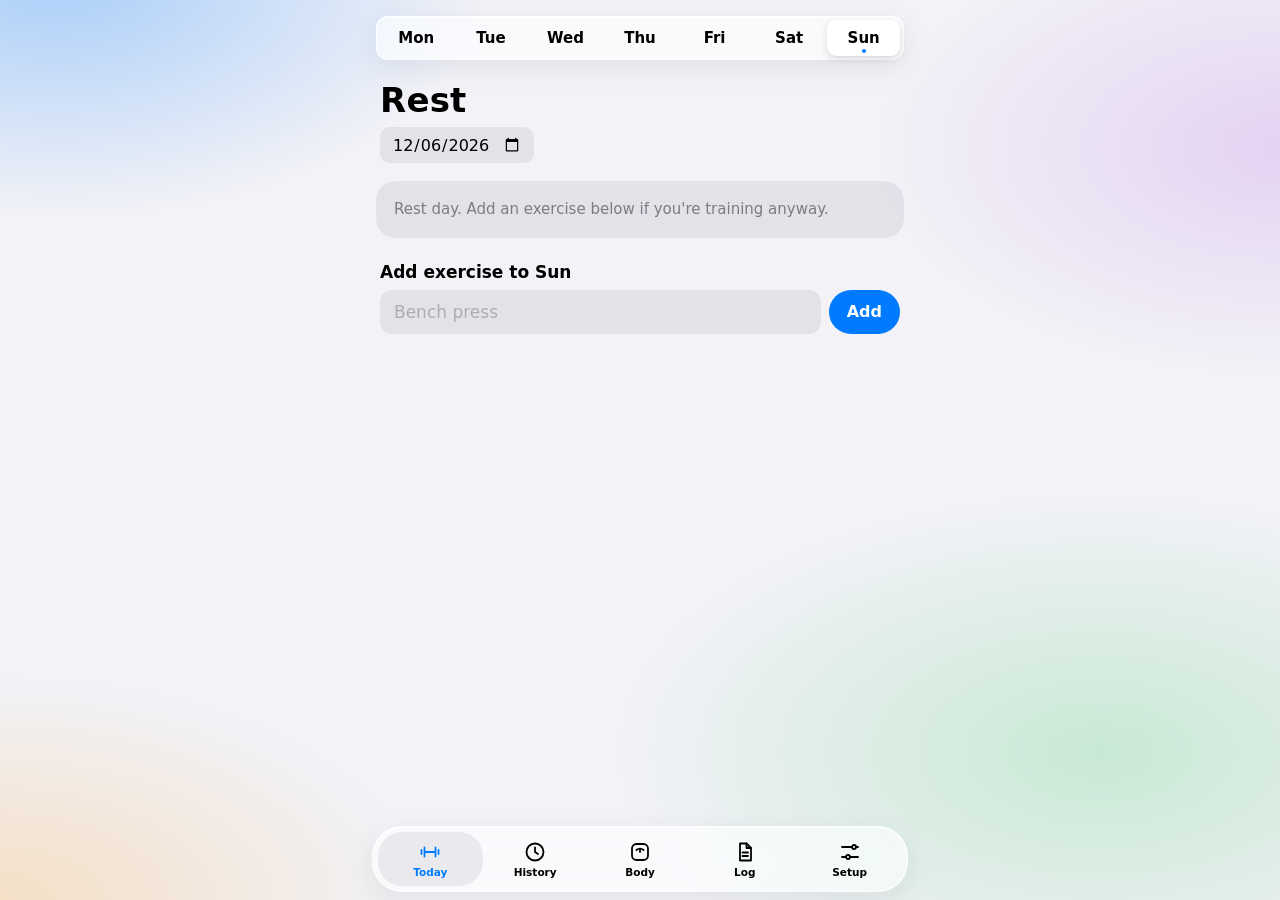
==== commit 2206d2b5: "Update index.html" ====
--- a/index.html
+++ b/index.html
@@ -6,21 +6,29 @@
 <meta name="mobile-web-app-capable" content="yes">
 <meta name="apple-mobile-web-app-capable" content="yes">
 <meta name="apple-mobile-web-app-title" content="Overload">
-<meta name="theme-color" content="#E9ECEA" media="(prefers-color-scheme: light)">
-<meta name="theme-color" content="#1A1F24" media="(prefers-color-scheme: dark)">
+<meta name="theme-color" content="#F2F2F7" media="(prefers-color-scheme: light)">
+<meta name="theme-color" content="#000000" media="(prefers-color-scheme: dark)">
+<meta name="apple-mobile-web-app-status-bar-style" content="default">
 <link rel="manifest" href="manifest.webmanifest">
 <link rel="apple-touch-icon" href="icon-180.png">
 <link rel="icon" type="image/png" sizes="192x192" href="icon-192.png">
 <title>Overload Log</title>
-<link rel="preconnect" href="https://fonts.googleapis.com">
-<link rel="preconnect" href="https://fonts.gstatic.com" crossorigin>
-<link href="https://fonts.googleapis.com/css2?family=Barlow+Condensed:wght@500;600;700&family=Barlow:wght@400;500;600&display=swap" rel="stylesheet">
 <style>
+/* Apple-style glass: iOS system colours, SF Pro (Rounded for numbers),
+   frosted panels over a soft colour field, floating tab bar. Follows the phone's light/dark mode. */
 :root{
-  --bg:#E9ECEA; --surface:#F7F8F6; --field:#FFFFFF; --ink:#1B2430; --muted:#596470; --rule:#C6CCD1;
-  --accent:#1F4FD8; --accent-ink:#FFFFFF; --gain:#1C7F46; --plate:#E2AE12; --warn:#B0381C;
-  --cond:"Barlow Condensed","Arial Narrow","Roboto Condensed",system-ui,sans-serif;
-  --body:"Barlow",system-ui,-apple-system,"Segoe UI",Roboto,sans-serif;
+  --bg:#F2F2F7;
+  --glass:rgba(255,255,255,.62); --glass-brd:rgba(255,255,255,.8); --glass-hi:rgba(255,255,255,.75);
+  --shadow:0 8px 28px rgba(31,38,80,.08);
+  --label:#000; --label2:rgba(60,60,67,.62); --label3:rgba(60,60,67,.32);
+  --sep:rgba(60,60,67,.16); --fill:rgba(118,118,128,.12); --fill2:rgba(118,118,128,.2);
+  --seg-on:#FFFFFF; --seg-sh:0 3px 8px rgba(0,0,0,.12),0 1px 1px rgba(0,0,0,.04);
+  --blue:#007AFF; --green:#34C759; --orange:#FF9500; --red:#FF3B30;
+  --b1:rgba(0,122,255,.30); --b2:rgba(52,199,89,.22); --b3:rgba(255,149,0,.20); --b4:rgba(175,82,222,.20);
+  --accent:var(--blue);
+  --round:ui-rounded,"SF Pro Rounded",system-ui,-apple-system,"Segoe UI",Roboto,sans-serif;
+  --body:-apple-system,system-ui,"SF Pro Text","Segoe UI",Roboto,Helvetica,Arial,sans-serif;
+  --blur:saturate(180%) blur(28px);
   color-scheme:light;
   box-sizing:border-box;
   padding-top:env(safe-area-inset-top,0px);
@@ -28,164 +36,201 @@
 }
 @media (prefers-color-scheme: dark){
   :root:not([data-theme="light"]){
-    --bg:#1A1F24; --surface:#232A31; --field:#2B333B; --ink:#E7EBEE; --muted:#97A2AC; --rule:#3A444E;
-    --accent:#7196FF; --accent-ink:#0E1630; --gain:#4FC383; --plate:#F2C230; --warn:#FF8A6B;
+    --bg:#000;
+    --glass:rgba(36,36,40,.56); --glass-brd:rgba(255,255,255,.1); --glass-hi:rgba(255,255,255,.08);
+    --shadow:0 8px 28px rgba(0,0,0,.45);
+    --label:#FFF; --label2:rgba(235,235,245,.62); --label3:rgba(235,235,245,.3);
+    --sep:rgba(84,84,88,.55); --fill:rgba(118,118,128,.24); --fill2:rgba(118,118,128,.36);
+    --seg-on:#636366; --seg-sh:0 3px 8px rgba(0,0,0,.3);
+    --blue:#0A84FF; --green:#30D158; --orange:#FF9F0A; --red:#FF453A;
+    --b1:rgba(10,132,255,.38); --b2:rgba(48,209,88,.22); --b3:rgba(255,159,10,.2); --b4:rgba(191,90,242,.26);
     color-scheme:dark;
   }
 }
 :root[data-theme="dark"]{
-  --bg:#1A1F24; --surface:#232A31; --field:#2B333B; --ink:#E7EBEE; --muted:#97A2AC; --rule:#3A444E;
-  --accent:#7196FF; --accent-ink:#0E1630; --gain:#4FC383; --plate:#F2C230; --warn:#FF8A6B;
+  --bg:#000;
+  --glass:rgba(36,36,40,.56); --glass-brd:rgba(255,255,255,.1); --glass-hi:rgba(255,255,255,.08);
+  --shadow:0 8px 28px rgba(0,0,0,.45);
+  --label:#FFF; --label2:rgba(235,235,245,.62); --label3:rgba(235,235,245,.3);
+  --sep:rgba(84,84,88,.55); --fill:rgba(118,118,128,.24); --fill2:rgba(118,118,128,.36);
+  --seg-on:#636366; --seg-sh:0 3px 8px rgba(0,0,0,.3);
+  --blue:#0A84FF; --green:#30D158; --orange:#FF9F0A; --red:#FF453A;
+  --b1:rgba(10,132,255,.38); --b2:rgba(48,209,88,.22); --b3:rgba(255,159,10,.2); --b4:rgba(191,90,242,.26);
   color-scheme:dark;
 }
 html{scroll-padding-top:env(safe-area-inset-top,0px);-webkit-text-size-adjust:100%;background:var(--bg)}
 *,*::before,*::after{box-sizing:inherit}
-body{margin:0;background:var(--bg);color:var(--ink);font:400 16px/1.45 var(--body)}
-main{max-width:560px;margin:0 auto;padding:12px 16px 84px}
-h1,h2{font-family:var(--cond);margin:0}
+body{margin:0;min-height:100%;background:transparent;color:var(--label);font:400 17px/1.35 var(--body);-webkit-font-smoothing:antialiased}
+/* the colour field the glass sits on */
+body::before{content:"";position:fixed;inset:-10%;z-index:-1;pointer-events:none;
+  background:
+    radial-gradient(40% 32% at 12% 6%,var(--b1),transparent 70%),
+    radial-gradient(38% 30% at 92% 22%,var(--b4),transparent 70%),
+    radial-gradient(45% 34% at 80% 78%,var(--b2),transparent 70%),
+    radial-gradient(40% 30% at 8% 92%,var(--b3),transparent 70%),
+    var(--bg)}
+main{max-width:560px;margin:0 auto;padding:10px 16px 124px}
+h1,h2,h3{margin:0;font-family:var(--body)}
 p{margin:0}
 button{font:inherit;color:inherit;cursor:pointer;-webkit-tap-highlight-color:transparent}
+button:active{opacity:.6}
 input,textarea{font:inherit;color:inherit}
-:focus-visible{outline:3px solid var(--accent);outline-offset:2px}
+::placeholder{color:var(--label3)}
+:focus-visible{outline:2px solid var(--blue);outline-offset:2px}
 .sr{position:absolute;width:1px;height:1px;overflow:hidden;clip:rect(0 0 0 0);white-space:nowrap}
 
-/* day strip */
-.days{display:grid;grid-template-columns:repeat(7,1fr);gap:4px;margin-top:4px}
-.days button{position:relative;height:44px;border:1px solid var(--rule);border-radius:6px;background:transparent;font:600 17px var(--cond)}
-.days button[aria-pressed="true"]{background:var(--ink);border-color:var(--ink);color:var(--bg)}
-.days button.is-today::after{content:"";position:absolute;left:50%;bottom:4px;width:6px;height:6px;margin-left:-3px;border-radius:50%;background:var(--plate)}
-
-.dayhead{margin:18px 0 6px}
-.dayhead h1{font-weight:700;font-size:38px;line-height:1.02;letter-spacing:.2px}
+/* glass surfaces */
+.ex,.prog,.hsess,.days,.seg,.banner,.pending,nav.tabs{
+  background:var(--glass);-webkit-backdrop-filter:var(--blur);backdrop-filter:var(--blur);
+  border:.5px solid var(--glass-brd);box-shadow:inset 0 1px 0 var(--glass-hi),var(--shadow)}
+
+/* segmented controls */
+.days,.seg{display:grid;gap:2px;padding:3px;border-radius:12px}
+.days{grid-template-columns:repeat(7,1fr);margin-top:6px}
+.seg{grid-template-columns:repeat(4,1fr);margin-top:14px}
+.days button,.seg button{position:relative;height:36px;border:0;border-radius:9px;background:transparent;color:var(--label);font:600 15px var(--body)}
+.days button[aria-pressed="true"],.seg button[aria-pressed="true"]{background:var(--seg-on);box-shadow:var(--seg-sh)}
+.days button.is-today:not([aria-pressed="true"]){color:var(--blue)}
+.days button.is-today::after{content:"";position:absolute;left:50%;bottom:3px;width:4px;height:4px;margin-left:-2px;border-radius:50%;background:var(--blue)}
+
+/* large title */
+.dayhead{margin:22px 4px 8px}
+.dayhead h1{font-weight:700;font-size:34px;line-height:1.1;letter-spacing:.2px}
 .dateline{display:flex;align-items:center;gap:12px;margin-top:8px;flex-wrap:wrap}
-.dateline input{height:40px;border:1px solid var(--rule);border-radius:8px;background:var(--field);padding:0 10px;font-size:16px}
-
-/* exercise block */
-.ex{position:relative;margin:14px 0;padding:14px 14px 14px 20px;background:var(--surface);border:1px solid var(--rule);border-radius:4px 10px 10px 4px}
-.ex::before{content:"";position:absolute;left:-1px;top:-1px;bottom:-1px;width:7px;border-radius:4px 0 0 4px;background:var(--plate)}
-.ex.st-new::before{background:var(--rule)}
-.ex.st-going::before{background:var(--accent)}
-.ex.st-done::before{background:var(--gain)}
-.ex-head{display:flex;justify-content:space-between;align-items:flex-start;gap:8px}
-.ex-name{font-weight:700;font-size:24px;line-height:1.1;padding-top:4px;overflow-wrap:anywhere}
-.range{flex:none;min-height:36px;padding:4px 10px;border:1px solid var(--rule);border-radius:999px;background:transparent;color:var(--muted);font:600 15px var(--cond)}
-.last{margin-top:6px;color:var(--muted);font-size:15px}
-.last b{color:var(--ink);font-weight:600}
-.last .s{margin-right:10px;white-space:nowrap;font-variant-numeric:tabular-nums}
-.beat{display:flex;align-items:baseline;gap:12px;margin-top:8px}
-.beat .lbl{font:600 17px var(--cond);color:var(--muted);min-width:44px}
-.beat .num{font:700 32px/1 var(--cond);font-variant-numeric:tabular-nums;word-spacing:4px}
-.beat .num small{font-size:20px;font-weight:600;color:var(--muted);word-spacing:0;margin:0 6px 0 2px}
-.note{margin-top:4px;font-size:14px;color:var(--muted)}
-.note.gain{color:var(--gain);font-weight:600}
-.note.warn{color:var(--warn);font-weight:600}
-
+.dateline input{height:36px;padding:0 12px;border:0;border-radius:10px;background:var(--fill);font-size:16px}
+
+/* cards */
+.ex,.prog{position:relative;margin:14px 0;padding:16px;border-radius:24px}
+.ex{--st:var(--orange)}
+.ex.st-new{--st:var(--label2)}
+.ex.st-going{--st:var(--blue)}
+.ex.st-done{--st:var(--green)}
+.ex-head{display:flex;justify-content:space-between;align-items:flex-start;gap:10px}
+.ex-name{font-weight:600;font-size:20px;line-height:1.2;overflow-wrap:anywhere}
+.ex-name::before{content:"";display:inline-block;width:9px;height:9px;margin:0 8px 2px 0;border-radius:50%;background:var(--st);vertical-align:middle}
+.range{flex:none;min-height:30px;padding:4px 11px;border:0;border-radius:999px;background:var(--fill);color:var(--label2);font:500 13px var(--body)}
+.last{margin-top:6px;color:var(--label2);font-size:15px}
+.last b{color:var(--label);font-weight:500}
+.last .s{margin-right:10px;white-space:nowrap;color:var(--label);font-family:var(--round);font-variant-numeric:tabular-nums}
+.last .s.w{color:var(--label2)}
+
+/* the readout: big rounded numerals in the status colour, like Fitness */
+.beat{display:flex;flex-wrap:wrap;align-items:baseline;gap:0 10px;margin-top:10px}
+.beat .lbl{font:600 15px var(--body);color:var(--label2)}
+.beat .num{font:700 36px/1.08 var(--round);letter-spacing:-.2px;word-spacing:4px;white-space:nowrap;color:var(--st,var(--label));font-variant-numeric:tabular-nums}
+.beat.up .num{color:var(--green)}
+.beat .num small{margin:0 6px 0 3px;font:600 19px var(--round);word-spacing:0;color:var(--label2)}
+.note{margin-top:5px;font-size:13px;line-height:1.38;color:var(--label2)}
+.note.gain{color:var(--green);font-weight:500}
+.note.warn{color:var(--red);font-weight:500}
+
+/* logged sets, quick picks */
 .sets{display:flex;flex-wrap:wrap;gap:6px;margin-top:12px}
-.chip{display:inline-flex;align-items:center;height:38px;padding-left:10px;border:1px solid var(--rule);border-radius:6px;background:var(--bg);font:600 19px var(--cond);font-variant-numeric:tabular-nums}
-.chip button{width:34px;height:36px;border:0;background:none;color:var(--muted);font-size:20px;line-height:1}
-
+.chip{display:inline-flex;align-items:center;height:36px;padding-left:12px;border-radius:12px;background:var(--fill);font:600 17px var(--round);font-variant-numeric:tabular-nums}
+.chip small{margin-left:6px;font:500 14px var(--body);color:var(--label2)}
+.chip button{width:32px;height:34px;border:0;background:none;color:var(--label3);font-size:18px;line-height:1}
+.chip.wu{background:transparent;border:1px solid var(--sep);color:var(--label2)}
+.chip.drop{color:var(--label2)}
+.wu-row,.qrow{display:flex;flex-wrap:wrap;align-items:center;gap:6px;margin-top:12px}
+.wu-row .lbl,.qrow .lbl{margin-right:2px;font:500 13px var(--body);color:var(--label2)}
+.wuchip,.qchip{min-height:34px;padding:4px 12px;border:0;border-radius:999px;background:color-mix(in srgb,var(--blue) 14%,transparent);color:var(--blue);font:600 15px var(--body);text-align:left}
+.wuchip{font-family:var(--round)}
+.qchip small{margin-left:6px;font-weight:400;opacity:.8}
+
+/* entry */
 .entry{display:grid;grid-template-columns:1fr 1fr;gap:10px;margin-top:14px}
-.step{display:grid;grid-template-columns:44px minmax(0,1fr) 44px;height:50px;border:1px solid var(--rule);border-radius:8px;background:var(--field);overflow:hidden}
-.step button{border:0;background:transparent;font-size:24px;line-height:1}
-.step input{width:100%;min-width:0;border:0;background:transparent;text-align:center;font:700 24px var(--cond);font-variant-numeric:tabular-nums}
-.step-lbl{margin-top:3px;text-align:center;font-size:13px;color:var(--muted)}
-.logbtn{grid-column:1/-1;height:54px;border:0;border-radius:8px;background:var(--accent);color:var(--accent-ink);font:700 21px var(--cond)}
-.link{padding:10px 0;border:0;background:none;color:var(--accent);font-size:15px;font-weight:600}
+.entry .full{grid-column:1/-1}
+.step{display:grid;grid-template-columns:46px minmax(0,1fr) 46px;height:52px;border-radius:14px;background:var(--fill);overflow:hidden}
+.step button{border:0;background:transparent;color:var(--blue);font-size:26px;font-weight:400;line-height:1}
+.step input{width:100%;min-width:0;border:0;background:transparent;text-align:center;font:700 24px var(--round);font-variant-numeric:tabular-nums}
+.step-lbl{margin-top:4px;text-align:center;font-size:12px;color:var(--label2)}
+.logbtn{grid-column:1/-1;height:52px;border:0;border-radius:999px;background:var(--blue);color:#fff;font:600 17px var(--body)}
+.link{padding:10px 0;border:0;background:none;color:var(--blue);font-size:15px;font-weight:400}
 .typed{display:grid;grid-template-columns:1fr auto;gap:8px}
-.hint{font-size:13px;color:var(--muted);margin-top:6px}
-
-.settings{margin-top:12px;padding-top:12px;border-top:1px dashed var(--rule);display:grid;gap:10px}
-.settings label{display:flex;align-items:center;gap:8px;flex-wrap:wrap;font-size:15px}
-.settings .num{width:64px;text-align:center}
+.hint{margin-top:6px;font-size:12px;color:var(--label2)}
+
+.settings{display:grid;gap:10px;margin-top:14px;padding-top:14px;border-top:.5px solid var(--sep)}
+.settings label{display:flex;align-items:center;flex-wrap:wrap;gap:8px;font-size:15px}
+.settings .num{width:66px;text-align:center}
 .settings .grow{flex:1;min-width:160px}
 
-.field{height:46px;padding:0 12px;border:1px solid var(--rule);border-radius:8px;background:var(--field);font-size:16px;width:100%}
-.field.num{width:72px;text-align:center}
-.field.area{display:block;height:auto;min-height:240px;padding:12px;margin-top:12px;font:400 15px/1.5 var(--body);resize:vertical}
+.field{width:100%;height:44px;padding:0 14px;border:0;border-radius:12px;background:var(--fill);font-size:17px}
+.field.num{width:74px;text-align:center;font-family:var(--round)}
+.field.area{display:block;height:auto;min-height:240px;margin-top:12px;padding:12px 14px;font:400 15px/1.45 var(--body);resize:vertical}
 .field.area.small{min-height:130px}
-.btn{height:46px;padding:0 18px;border:1px solid var(--ink);border-radius:8px;background:transparent;font:600 19px var(--cond);white-space:nowrap}
-.btn.primary{background:var(--accent);border-color:var(--accent);color:var(--accent-ink)}
-.btn.danger{border-color:var(--warn);color:var(--warn)}
-.row{display:flex;gap:8px;flex-wrap:wrap;margin-top:10px}
+.btn{height:44px;padding:0 18px;border:0;border-radius:999px;background:var(--fill);color:var(--blue);font:600 16px var(--body);white-space:nowrap}
+.btn.primary{background:var(--blue);color:#fff}
+.btn.danger{background:color-mix(in srgb,var(--red) 14%,transparent);color:var(--red)}
+.row{display:flex;flex-wrap:wrap;gap:8px;margin-top:10px}
 .filebtn{display:inline-flex;align-items:center;cursor:pointer}
 
-.empty{margin:18px 0;padding:16px;border:1px dashed var(--rule);border-radius:10px;color:var(--muted)}
-.add{margin:22px 0 8px}
-.add label{display:block;font:600 19px var(--cond);margin-bottom:6px}
+.empty{margin:18px 0;padding:18px;border-radius:20px;background:var(--fill);color:var(--label2);font-size:15px}
+.add{margin:24px 4px 8px}
+.add label{display:block;margin-bottom:8px;font:600 17px var(--body)}
 .addrow{display:grid;grid-template-columns:1fr auto;gap:8px}
-.pending{margin-top:10px;padding:12px;border-radius:8px;background:var(--surface);border:1px solid var(--plate)}
-
-.session{margin-top:26px;padding-top:14px;border-top:3px solid var(--ink)}
-.session h2,section h2{font-weight:600;font-size:22px;margin-bottom:6px}
-.totals{display:flex;flex-wrap:wrap;gap:4px 18px;font:500 18px var(--cond);color:var(--muted);margin-bottom:10px}
-.totals b{font-size:28px;font-weight:700;color:var(--ink);margin-right:4px;font-variant-numeric:tabular-nums}
+.pending{margin-top:10px;padding:12px 14px;border-radius:16px;font-size:15px}
+
+.session{margin:28px 4px 0;padding-top:16px;border-top:.5px solid var(--sep)}
+.session h2,section h2{margin-bottom:6px;font-weight:600;font-size:20px}
+.totals{display:flex;flex-wrap:wrap;gap:4px 20px;margin-bottom:10px;font:500 15px var(--body);color:var(--label2)}
+.totals b{margin-right:5px;font:700 28px var(--round);color:var(--label);font-variant-numeric:tabular-nums}
 .fallback{margin-top:10px}
 
-section{margin-top:24px}
+section{margin-top:26px}
 .sched{display:grid;gap:8px}
-.schedrow{display:grid;grid-template-columns:52px 1fr;align-items:center;font:600 19px var(--cond)}
-.defs{display:flex;flex-wrap:wrap;gap:10px 14px;align-items:center}
+.schedrow{display:grid;grid-template-columns:52px 1fr;align-items:center;font:600 16px var(--body)}
+.defs{display:flex;flex-wrap:wrap;align-items:center;gap:10px 14px}
 .defs label{display:flex;align-items:center;gap:8px}
 
-.banner{display:block;width:100%;margin:2px 0 10px;padding:12px 14px;border:1px solid var(--plate);border-radius:8px;background:var(--surface);text-align:left;font-size:15px}
-.banner.warn{border-color:var(--warn);color:var(--warn);font-weight:600}
-
-.last .s{color:var(--ink)}
-.last .s.w{color:var(--muted)}
-.wu-row{display:flex;align-items:center;flex-wrap:wrap;gap:6px;margin-top:10px}
-.wu-row .lbl{font:600 16px var(--cond);color:var(--muted);margin-right:4px}
-.wuchip{height:36px;padding:0 12px;border:1px dashed var(--muted);border-radius:6px;background:transparent;color:var(--muted);font:600 18px var(--cond)}
-.chip.wu{border-style:dashed;background:transparent;color:var(--muted)}
-.chip.drop{color:var(--muted)}
-.seg{display:grid;grid-template-columns:repeat(4,1fr);gap:4px;margin-top:12px}
-.seg button{height:42px;border:1px solid var(--rule);border-radius:6px;background:transparent;font:600 17px var(--cond)}
-.seg button[aria-pressed="true"]{background:var(--ink);border-color:var(--ink);color:var(--bg)}
-.hsess{margin-top:18px;padding-top:12px;border-top:1px solid var(--rule)}
-.hhead{display:flex;align-items:baseline;flex-wrap:wrap;gap:4px 10px}
-.hhead h2{font-weight:700;font-size:22px;margin:0}
-.hhead .focus{flex:1;color:var(--muted);font-size:15px}
+.banner{display:block;width:100%;margin:4px 0 12px;padding:12px 14px;border-radius:16px;text-align:left;font-size:15px;color:var(--label)}
+.banner.warn{color:var(--red);font-weight:500}
+
+/* history, trend */
+.hsess{margin-top:12px;padding:12px 16px;border-radius:22px}
+.hhead{display:flex;align-items:baseline;flex-wrap:wrap;gap:2px 10px}
+.hhead h2{margin:0;font-weight:600;font-size:18px}
+.hhead .focus{flex:1;color:var(--label2);font-size:15px}
 .hhead .link{padding:6px 0}
-.hrow{display:grid;grid-template-columns:minmax(0,1fr) auto;align-items:baseline;gap:0 10px;padding:6px 0}
-.hex{min-height:32px;padding:0;border:0;background:none;text-align:left;font:600 18px var(--cond);text-decoration:underline;text-decoration-color:var(--rule);text-underline-offset:3px}
-.hsets{grid-column:1/-1;font-size:15px;font-variant-numeric:tabular-nums}
-.hsets .w{color:var(--muted);margin-right:6px}
-.up{font:600 16px var(--cond);color:var(--gain);white-space:nowrap}
-.htot{margin-top:4px;font-size:14px;color:var(--muted)}
-.prog{margin-top:14px;padding:14px;background:var(--surface);border:1px solid var(--rule);border-radius:10px}
-.prog svg{display:block;width:100%;height:auto;margin:10px 0 4px}
-.prow{display:flex;justify-content:space-between;gap:12px;padding:8px 0;border-top:1px solid var(--rule);font-size:15px;font-variant-numeric:tabular-nums}
-.prow span:last-child{text-align:right}
-.entry .full{grid-column:1/-1}
-.chip small{margin-left:6px;font-size:16px;font-weight:500;color:var(--muted)}
-.bars{display:grid;gap:12px;margin-top:10px}
-.bar-top{display:flex;justify-content:space-between;align-items:baseline;gap:8px;font-size:15px;color:var(--muted)}
-.bar-top b{font:700 26px var(--cond);color:var(--ink);font-variant-numeric:tabular-nums}
-.track{height:10px;margin-top:4px;border:1px solid var(--rule);border-radius:999px;background:var(--bg);overflow:hidden}
-.fill{height:100%;border-radius:999px;background:var(--accent)}
-.fill.hit{background:var(--gain)}
-.fill.over{background:var(--warn)}
-.frow{display:grid;grid-template-columns:44px minmax(0,1fr) auto 34px;align-items:center;gap:6px;padding:8px 0;border-top:1px solid var(--rule);font-size:15px}
+.hrow{display:grid;grid-template-columns:minmax(0,1fr) auto;align-items:baseline;gap:0 10px;padding:8px 0;border-top:.5px solid var(--sep)}
+.hhead + .hrow{border-top:0}
+.hex{min-height:28px;padding:0;border:0;background:none;text-align:left;color:var(--blue);font:500 16px var(--body)}
+.hsets{grid-column:1/-1;font:400 15px var(--round);font-variant-numeric:tabular-nums}
+.hsets .w{margin-right:6px;color:var(--label2)}
+.up{font:600 14px var(--body);color:var(--green);white-space:nowrap}
+.htot{margin-top:6px;font-size:13px;color:var(--label2)}
+.prog svg{display:block;width:100%;height:auto;margin:12px 0 6px}
+.prow{display:flex;justify-content:space-between;gap:12px;padding:10px 0;border-top:.5px solid var(--sep);font-size:15px}
+.prow span:last-child{text-align:right;font-family:var(--round);font-variant-numeric:tabular-nums}
+
+/* food diary */
+.flist{margin-top:10px}
+.frow{display:grid;grid-template-columns:44px minmax(0,1fr) auto 32px;align-items:center;gap:6px;padding:8px 0;border-top:.5px solid var(--sep);font-size:15px}
 .frow:first-child{border-top:0}
-.frow .tm{color:var(--muted);font:500 15px var(--cond);font-variant-numeric:tabular-nums}
-.frow .nm{overflow-wrap:anywhere}
-.frow .nums{color:var(--muted);font:600 16px var(--cond);white-space:nowrap;font-variant-numeric:tabular-nums}
-.frow button{width:34px;height:34px;border:0;background:none;color:var(--muted);font-size:20px}
-.flist{margin-top:10px}
-.frow .nm{display:flex;align-items:center;gap:8px}
-.thumb{flex:none;width:44px;height:44px;border-radius:6px;object-fit:cover;background:var(--bg);border:1px solid var(--rule)}
+.frow .tm{font:500 14px var(--round);color:var(--label2);font-variant-numeric:tabular-nums}
+.frow .nm{display:flex;align-items:center;gap:8px;overflow-wrap:anywhere}
+.frow .nums{font:500 14px var(--round);color:var(--label2);white-space:nowrap;font-variant-numeric:tabular-nums}
+.frow button{width:32px;height:32px;border:0;background:none;color:var(--label3);font-size:18px}
+.thumb{flex:none;width:44px;height:44px;border-radius:10px;object-fit:cover;background:var(--fill)}
 .photorow{display:flex;align-items:center;gap:10px}
-.photorow .thumb{width:56px;height:56px}
+.photorow .thumb{width:56px;height:56px;border-radius:12px}
 .pixgrid{display:grid;grid-template-columns:repeat(3,1fr);gap:6px;margin-top:10px}
-.pixgrid img{width:100%;aspect-ratio:1;object-fit:cover;border-radius:6px}
-.qrow{display:flex;flex-wrap:wrap;align-items:center;gap:6px;margin-top:12px}
-.qrow .lbl{margin-right:4px;font:600 16px var(--cond);color:var(--muted)}
-.qchip{min-height:36px;padding:4px 12px;border:1px dashed var(--muted);border-radius:6px;background:transparent;font:600 17px var(--cond);text-align:left}
-.qchip small{margin-left:6px;font-weight:500;color:var(--muted)}
-nav.tabs{position:fixed;left:0;right:0;bottom:0;z-index:10;display:flex;padding-bottom:env(safe-area-inset-bottom,0px);background:var(--surface);border-top:1px solid var(--rule)}
-nav.tabs button{flex:1;height:58px;border:0;background:none;color:var(--muted);font:600 17px var(--cond)}
-nav.tabs button[aria-current="page"]{color:var(--ink);box-shadow:inset 0 3px 0 var(--plate)}
-
-#toast{position:fixed;left:50%;bottom:calc(70px + env(safe-area-inset-bottom,0px));transform:translate(-50%,12px);max-width:calc(100% - 32px);padding:10px 16px;border-radius:8px;background:var(--ink);color:var(--bg);font-size:15px;opacity:0;pointer-events:none;transition:opacity .18s,transform .18s;z-index:20}
+.pixgrid img{width:100%;aspect-ratio:1;object-fit:cover;border-radius:12px}
+.bars{display:grid;gap:12px;margin-top:12px}
+.bar-top{display:flex;justify-content:space-between;align-items:baseline;gap:8px;font-size:15px;color:var(--label2)}
+.bar-top b{font:700 26px var(--round);color:var(--label);font-variant-numeric:tabular-nums}
+.track{height:8px;margin-top:6px;border-radius:999px;background:var(--fill2);overflow:hidden}
+.fill{height:100%;border-radius:999px;background:var(--blue)}
+.fill.due{background:var(--orange)}
+.fill.hit{background:var(--green)}
+.fill.over{background:var(--red)}
+
+/* floating glass tab bar */
+nav.tabs{position:fixed;left:12px;right:12px;bottom:calc(8px + env(safe-area-inset-bottom,0px));z-index:10;display:flex;max-width:536px;margin:0 auto;padding:5px;border-radius:30px}
+nav.tabs button{flex:1;display:flex;flex-direction:column;align-items:center;justify-content:center;gap:2px;height:54px;border:0;border-radius:24px;background:none;color:var(--label);font:600 10.5px var(--body)}
+nav.tabs svg{width:24px;height:24px;fill:none;stroke:currentColor;stroke-width:1.8;stroke-linecap:round;stroke-linejoin:round}
+nav.tabs button[aria-current="page"]{background:var(--fill);color:var(--blue)}
+
+#toast{position:fixed;left:50%;bottom:calc(84px + env(safe-area-inset-bottom,0px));z-index:20;max-width:calc(100% - 32px);padding:10px 16px;border-radius:999px;background:var(--glass);-webkit-backdrop-filter:var(--blur);backdrop-filter:var(--blur);border:.5px solid var(--glass-brd);box-shadow:var(--shadow);color:var(--label);font:500 15px var(--body);opacity:0;pointer-events:none;transform:translate(-50%,8px);transition:opacity .2s,transform .2s}
 #toast.on{opacity:1;transform:translate(-50%,0)}
 @media (prefers-reduced-motion: reduce){#toast{transition:none}}
 </style>
@@ -194,11 +239,11 @@
 <main id="app" aria-live="off"></main>
 <div id="toast" role="status" aria-live="polite"></div>
 <nav class="tabs" aria-label="Sections">
-  <button data-act="tab" data-view="today">Today</button>
-  <button data-act="tab" data-view="history">History</button>
-  <button data-act="tab" data-view="body">Body</button>
-  <button data-act="tab" data-view="log">Log</button>
-  <button data-act="tab" data-view="setup">Setup</button>
+  <button data-act="tab" data-view="today"><svg viewBox="0 0 24 24" aria-hidden="true"><path d="M6.5 7.5v9M17.5 7.5v9M3.5 10v4M20.5 10v4M6.5 12h11"/></svg><span>Today</span></button>
+  <button data-act="tab" data-view="history"><svg viewBox="0 0 24 24" aria-hidden="true"><circle cx="12" cy="12" r="8.5"/><path d="M12 7.5V12l3 2"/></svg><span>History</span></button>
+  <button data-act="tab" data-view="body"><svg viewBox="0 0 24 24" aria-hidden="true"><rect x="4" y="4" width="16" height="16" rx="4.5"/><path d="M8.5 10a5 5 0 0 1 7 0M12 10v2"/></svg><span>Body</span></button>
+  <button data-act="tab" data-view="log"><svg viewBox="0 0 24 24" aria-hidden="true"><path d="M7 3.5h6.5L18 8v12.5H7z"/><path d="M13.5 3.5V8H18M9.5 12.5h5.5M9.5 16h5.5"/></svg><span>Log</span></button>
+  <button data-act="tab" data-view="setup"><svg viewBox="0 0 24 24" aria-hidden="true"><path d="M4 7h10M18 7h2M4 17h4M12 17h8"/><circle cx="16" cy="7" r="2"/><circle cx="10" cy="17" r="2"/></svg><span>Setup</span></button>
 </nav>
 <script>
 (function(){
@@ -430,7 +475,7 @@
     h += '<p class="last">No history yet. Log it and it becomes the target next time.</p>';
   }
   if (t){
-    h += '<div class="beat"><span class="lbl">'+(t.add ? "Go up" : "Beat")+'</span><span class="num">'+fw(t.w)+'<small>'+(t.w ? "kg ×" : "×")+'</small>'+t.reps.join(" ")+'</span></div>';
+    h += '<div class="beat'+(t.add ? " up" : "")+'"><span class="lbl">'+(t.add ? "Go up" : "Beat")+'</span><span class="num">'+fw(t.w)+'<small>'+(t.w ? "kg ×" : "×")+'</small>'+t.reps.join(" ")+'</span></div>';
     h += '<p class="note'+(t.add ? " gain" : "")+'">'+esc(t.why)+'</p>';
     var started = t.w > 0 && today.some(function(s){ return s[0] >= t.w; });
     var wus = (started || idx > 1) ? [] : warmups(t.w);
@@ -886,7 +931,7 @@
 }
 function bar(label, val, goal, unit, isProtein){
   var pct = goal > 0 ? Math.min(100, Math.round(val/goal*100)) : 0;
-  var cls = isProtein ? (val >= goal ? " hit" : "") : (val > goal ? " over" : "");
+  var cls = isProtein ? (val >= goal ? " hit" : " due") : (val > goal ? " over" : "");
   return '<div><div class="bar-top"><span>'+label+'</span><span><b>'+fvol(val)+'</b> / '+fvol(goal)+' '+unit+'</span></div>'
        + '<div class="track"><div class="fill'+cls+'" style="width:'+pct+'%"></div></div></div>';
 }
@@ -976,7 +1021,7 @@
 
   /* weekly review */
   h += '<div class="prog"><div class="hhead"><h2>Weekly review</h2></div>'
-     + '<p class="note">Copies the 7 days up to '+(d === todayStr() ? "today" : nice(d))+': every food with its time, your weight, training days, and a review request. Paste it into Claude.</p>'
+     + '<p class="note">Copies the 7 days up to '+(d === todayStr() ? "today" : nice(d))+': every food with its time, your weight, every set you lifted, and a review request. Paste it into Claude.</p>'
      + '<div class="row"><button class="btn primary" data-act="copyweek">Copy week for Claude</button></div>'
      + (U.fallback && U.fallback.where === "week" ? fallbackBox(U.fallback.text) : '')
      + (U.weekFiles && U.weekFiles.length
@@ -1002,17 +1047,26 @@
            "Targets: "+T.kcal+" kcal and "+T.p+" g protein a day."];
   if (cw.n) L.push("Weight 7-day average: "+fkg(cw.v)+" kg"+(cw.n >= 2 && ow.n >= 2 ? " ("+signed(cw.v - ow.v)+" kg vs the previous 7 days)" : "")+".");
   if (mt.ok) L.push("Measured maintenance from my logs: about "+mt.v+" kcal.");
+  var tS = 0, tW = 0, tV = 0;
   days.forEach(function(d){
     var rows = names().filter(function(n){ return ((S.log[n]||{})[d]||[]).length; }).map(function(n){ return [n, S.log[n][d]]; });
-    var head = dayOf(d)+" "+nice(d)+":", bits = [];
-    if (bw(d)) bits.push(fkg(bw(d))+" kg");
+    var pd = rows.length ? planDayFor(rows, d) : null;
+    if (pd) rows.sort(function(a,b){ var ia = S.plan[pd].indexOf(a[0]), ib = S.plan[pd].indexOf(b[0]); return (ia<0?99:ia) - (ib<0?99:ib); });
+    L.push(""); L.push(dayOf(d)+" "+nice(d)+(bw(d) ? ", weight "+fkg(bw(d))+" kg" : "")+".");
     if (rows.length){
-      var ws = 0; rows.forEach(function(r){ ws += parts(r[1]).work.length; });
-      bits.push("trained "+(S.schedule[planDayFor(rows, d)] || "")+" ("+rows.length+" exercise"+(rows.length>1?"s":"")+", "+ws+" working sets)");
-    } else bits.push("no training");
-    L.push(""); L.push(head+" "+bits.join(", ")+".");
+      tS++;
+      L.push("Training ("+(S.schedule[pd] || "workout")+"):");
+      rows.forEach(function(r){
+        var c = cfg(r[0]), p = parts(r[1]);
+        tW += p.work.length; tV += vol(p.work);
+        var wu = p.wu.length ? "warm-up "+p.wu.map(function(x){ return fset(x,"x"); }).join(", ")+" | " : "";
+        var nx = earned(r[1], c) ? "top of range, next +"+fw(c.inc)+" kg" : "next: same weight";
+        L.push("- "+r[0]+" ("+c.lo+"-"+c.hi+" reps): "+wu+p.work.map(function(x){ return fset(x,"x"); }).join(", ")+" ("+nx+")");
+      });
+    } else L.push("No training.");
     var f = food(d);
-    if (!f.length){ L.push("- No food logged."); return; }
+    if (!f.length){ L.push("Food: none logged."); return; }
+    L.push("Food:");
     f.forEach(function(x){
       var tag = (x.ph && onPhoto) ? " [photo "+onPhoto(d, x)+"]" : "";
       L.push("- "+(x.t ? x.t+" " : "")+(x.n || (x.ph ? "Meal" : "Food"))+tag+(fnums(x) ? ": "+fnums(x) : ": no numbers"));
@@ -1021,8 +1075,10 @@
     L.push("Logged: "+t.k+" kcal, "+t.p+" g protein"+(t.miss ? " ("+t.miss+" item"+(t.miss>1?"s":"")+" without numbers)" : "")+".");
   });
   L.push("");
+  L.push("");
+  L.push("Training this week: "+tS+" session"+(tS===1?"":"s")+", "+tW+" working sets, "+fvol(tV)+" kg moved.");
   if (onPhoto && L.join("\n").indexOf("[photo ") >= 0) L.push("Photos are attached, numbered to match [photo N] above. Use them to judge portion sizes.");
-  L.push("Please estimate calories and protein for any items without numbers, then give me: my average daily calories and protein, how many days I hit "+T.p+" g protein, how my intake lines up with my weight trend, patterns worth fixing (timing, weekends, snacks, drinks), and 2 or 3 specific changes for next week.");
+  L.push("Please estimate calories and protein for any items without numbers, then give me: my average daily calories and protein, how many days I hit "+T.p+" g protein, how my intake lines up with my weight trend and my lifts, patterns worth fixing (timing, weekends, snacks, drinks), and 2 or 3 specific changes for next week.");
   return L.join("\n");
 }
 
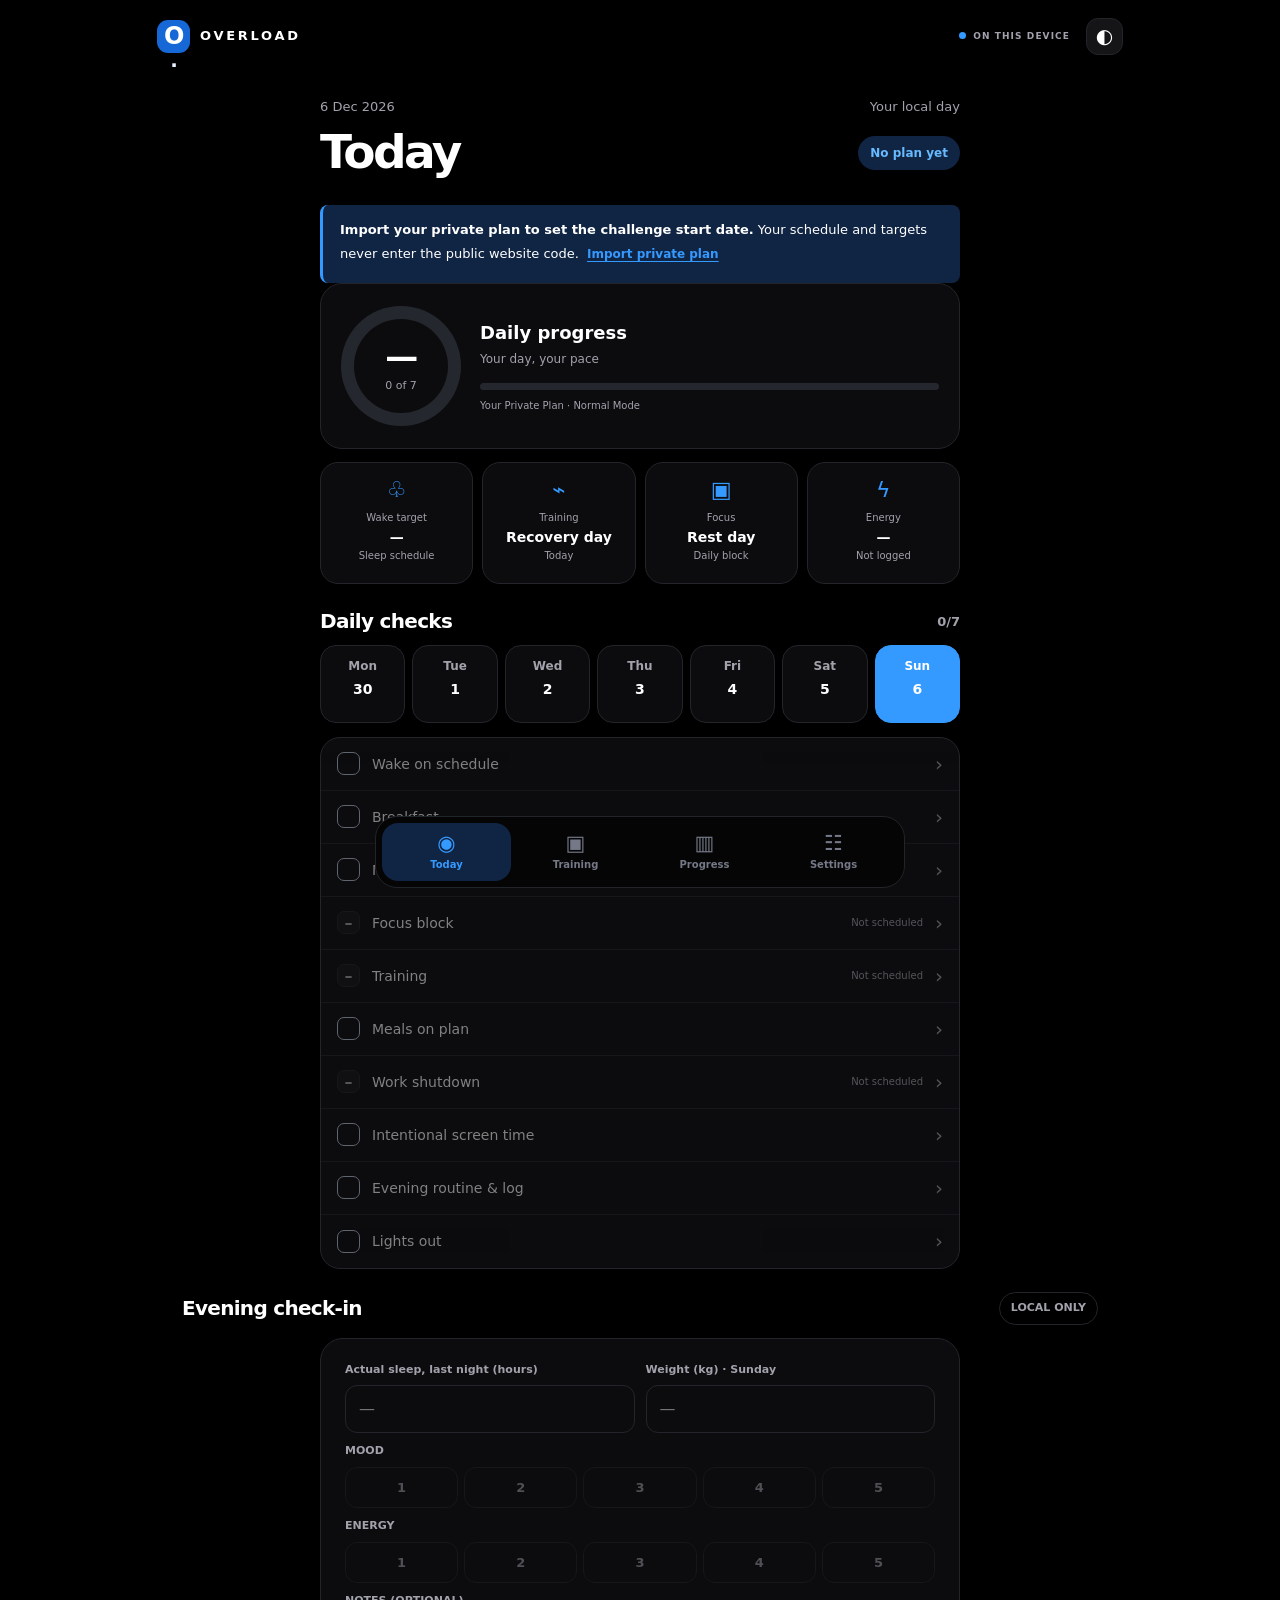
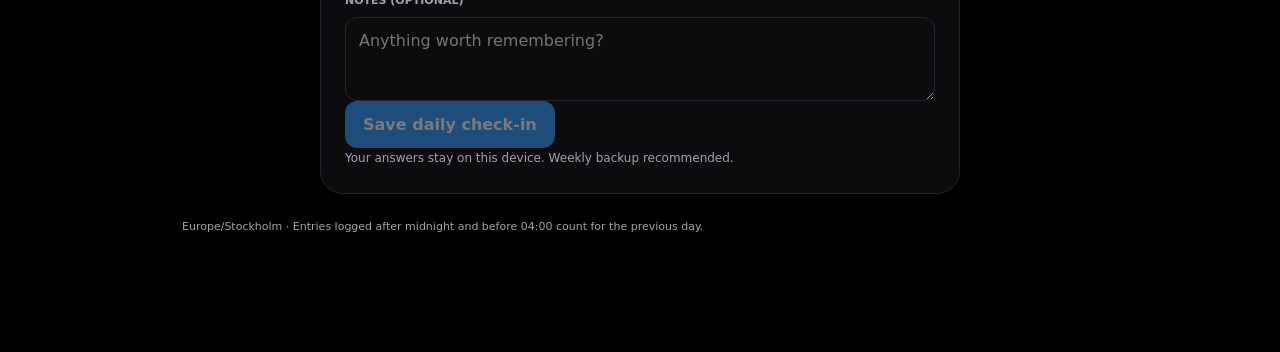
==== commit 423eea88: "Add files via upload" ====
--- a/index.html
+++ b/index.html
@@ -1,1488 +1,29 @@
 <!doctype html>
 <html lang="en">
 <head>
-<meta charset="utf-8">
-<meta name="viewport" content="width=device-width, initial-scale=1, viewport-fit=cover">
-<meta name="mobile-web-app-capable" content="yes">
-<meta name="apple-mobile-web-app-capable" content="yes">
-<meta name="apple-mobile-web-app-title" content="Overload">
-<meta name="theme-color" content="#F2F2F7" media="(prefers-color-scheme: light)">
-<meta name="theme-color" content="#000000" media="(prefers-color-scheme: dark)">
-<meta name="apple-mobile-web-app-status-bar-style" content="default">
-<link rel="manifest" href="manifest.webmanifest">
-<link rel="apple-touch-icon" href="icon-180.png">
-<link rel="icon" type="image/png" sizes="192x192" href="icon-192.png">
-<title>Overload Log</title>
-<style>
-/* Apple-style glass: iOS system colours, SF Pro (Rounded for numbers),
-   frosted panels over a soft colour field, floating tab bar. Follows the phone's light/dark mode. */
-:root{
-  --bg:#F2F2F7;
-  --glass:rgba(255,255,255,.62); --glass-brd:rgba(255,255,255,.8); --glass-hi:rgba(255,255,255,.75);
-  --shadow:0 8px 28px rgba(31,38,80,.08);
-  --label:#000; --label2:rgba(60,60,67,.62); --label3:rgba(60,60,67,.32);
-  --sep:rgba(60,60,67,.16); --fill:rgba(118,118,128,.12); --fill2:rgba(118,118,128,.2);
-  --seg-on:#FFFFFF; --seg-sh:0 3px 8px rgba(0,0,0,.12),0 1px 1px rgba(0,0,0,.04);
-  --blue:#007AFF; --green:#34C759; --orange:#FF9500; --red:#FF3B30;
-  --b1:rgba(0,122,255,.30); --b2:rgba(52,199,89,.22); --b3:rgba(255,149,0,.20); --b4:rgba(175,82,222,.20);
-  --accent:var(--blue);
-  --round:ui-rounded,"SF Pro Rounded",system-ui,-apple-system,"Segoe UI",Roboto,sans-serif;
-  --body:-apple-system,system-ui,"SF Pro Text","Segoe UI",Roboto,Helvetica,Arial,sans-serif;
-  --blur:saturate(180%) blur(28px);
-  color-scheme:light;
-  box-sizing:border-box;
-  padding-top:env(safe-area-inset-top,0px);
-  padding-bottom:env(safe-area-inset-bottom,0px);
-}
-@media (prefers-color-scheme: dark){
-  :root:not([data-theme="light"]){
-    --bg:#000;
-    --glass:rgba(36,36,40,.56); --glass-brd:rgba(255,255,255,.1); --glass-hi:rgba(255,255,255,.08);
-    --shadow:0 8px 28px rgba(0,0,0,.45);
-    --label:#FFF; --label2:rgba(235,235,245,.62); --label3:rgba(235,235,245,.3);
-    --sep:rgba(84,84,88,.55); --fill:rgba(118,118,128,.24); --fill2:rgba(118,118,128,.36);
-    --seg-on:#636366; --seg-sh:0 3px 8px rgba(0,0,0,.3);
-    --blue:#0A84FF; --green:#30D158; --orange:#FF9F0A; --red:#FF453A;
-    --b1:rgba(10,132,255,.38); --b2:rgba(48,209,88,.22); --b3:rgba(255,159,10,.2); --b4:rgba(191,90,242,.26);
-    color-scheme:dark;
-  }
-}
-:root[data-theme="dark"]{
-  --bg:#000;
-  --glass:rgba(36,36,40,.56); --glass-brd:rgba(255,255,255,.1); --glass-hi:rgba(255,255,255,.08);
-  --shadow:0 8px 28px rgba(0,0,0,.45);
-  --label:#FFF; --label2:rgba(235,235,245,.62); --label3:rgba(235,235,245,.3);
-  --sep:rgba(84,84,88,.55); --fill:rgba(118,118,128,.24); --fill2:rgba(118,118,128,.36);
-  --seg-on:#636366; --seg-sh:0 3px 8px rgba(0,0,0,.3);
-  --blue:#0A84FF; --green:#30D158; --orange:#FF9F0A; --red:#FF453A;
-  --b1:rgba(10,132,255,.38); --b2:rgba(48,209,88,.22); --b3:rgba(255,159,10,.2); --b4:rgba(191,90,242,.26);
-  color-scheme:dark;
-}
-html{scroll-padding-top:env(safe-area-inset-top,0px);-webkit-text-size-adjust:100%;background:var(--bg)}
-*,*::before,*::after{box-sizing:inherit}
-body{margin:0;min-height:100%;background:transparent;color:var(--label);font:400 17px/1.35 var(--body);-webkit-font-smoothing:antialiased}
-/* the colour field the glass sits on */
-body::before{content:"";position:fixed;inset:-10%;z-index:-1;pointer-events:none;
-  background:
-    radial-gradient(40% 32% at 12% 6%,var(--b1),transparent 70%),
-    radial-gradient(38% 30% at 92% 22%,var(--b4),transparent 70%),
-    radial-gradient(45% 34% at 80% 78%,var(--b2),transparent 70%),
-    radial-gradient(40% 30% at 8% 92%,var(--b3),transparent 70%),
-    var(--bg)}
-main{max-width:560px;margin:0 auto;padding:10px 16px 124px}
-h1,h2,h3{margin:0;font-family:var(--body)}
-p{margin:0}
-button{font:inherit;color:inherit;cursor:pointer;-webkit-tap-highlight-color:transparent}
-button:active{opacity:.6}
-input,textarea{font:inherit;color:inherit}
-::placeholder{color:var(--label3)}
-:focus-visible{outline:2px solid var(--blue);outline-offset:2px}
-.sr{position:absolute;width:1px;height:1px;overflow:hidden;clip:rect(0 0 0 0);white-space:nowrap}
-
-/* glass surfaces */
-.ex,.prog,.hsess,.days,.seg,.banner,.pending,nav.tabs{
-  background:var(--glass);-webkit-backdrop-filter:var(--blur);backdrop-filter:var(--blur);
-  border:.5px solid var(--glass-brd);box-shadow:inset 0 1px 0 var(--glass-hi),var(--shadow)}
-
-/* segmented controls */
-.days,.seg{display:grid;gap:2px;padding:3px;border-radius:12px}
-.days{grid-template-columns:repeat(7,1fr);margin-top:6px}
-.seg{grid-template-columns:repeat(4,1fr);margin-top:14px}
-.days button,.seg button{position:relative;height:36px;border:0;border-radius:9px;background:transparent;color:var(--label);font:600 15px var(--body)}
-.days button[aria-pressed="true"],.seg button[aria-pressed="true"]{background:var(--seg-on);box-shadow:var(--seg-sh)}
-.days button.is-today:not([aria-pressed="true"]){color:var(--blue)}
-.days button.is-today::after{content:"";position:absolute;left:50%;bottom:3px;width:4px;height:4px;margin-left:-2px;border-radius:50%;background:var(--blue)}
-
-/* large title */
-.dayhead{margin:22px 4px 8px}
-.dayhead h1{font-weight:700;font-size:34px;line-height:1.1;letter-spacing:.2px}
-.dateline{display:flex;align-items:center;gap:12px;margin-top:8px;flex-wrap:wrap}
-.dateline input{height:36px;padding:0 12px;border:0;border-radius:10px;background:var(--fill);font-size:16px}
-
-/* cards */
-.ex,.prog{position:relative;margin:14px 0;padding:16px;border-radius:24px}
-.ex{--st:var(--orange)}
-.ex.st-new{--st:var(--label2)}
-.ex.st-going{--st:var(--blue)}
-.ex.st-done{--st:var(--green)}
-.ex-head{display:flex;justify-content:space-between;align-items:flex-start;gap:10px}
-.ex-name{font-weight:600;font-size:20px;line-height:1.2;overflow-wrap:anywhere}
-.ex-name::before{content:"";display:inline-block;width:9px;height:9px;margin:0 8px 2px 0;border-radius:50%;background:var(--st);vertical-align:middle}
-.range{flex:none;min-height:30px;padding:4px 11px;border:0;border-radius:999px;background:var(--fill);color:var(--label2);font:500 13px var(--body)}
-.last{margin-top:6px;color:var(--label2);font-size:15px}
-.last b{color:var(--label);font-weight:500}
-.last .s{margin-right:10px;white-space:nowrap;color:var(--label);font-family:var(--round);font-variant-numeric:tabular-nums}
-.last .s.w{color:var(--label2)}
-
-/* the readout: big rounded numerals in the status colour, like Fitness */
-.beat{display:flex;flex-wrap:wrap;align-items:baseline;gap:0 10px;margin-top:10px}
-.beat .lbl{font:600 15px var(--body);color:var(--label2)}
-.beat .num{font:700 36px/1.08 var(--round);letter-spacing:-.2px;word-spacing:4px;white-space:nowrap;color:var(--st,var(--label));font-variant-numeric:tabular-nums}
-.beat.up .num{color:var(--green)}
-.beat .num small{margin:0 6px 0 3px;font:600 19px var(--round);word-spacing:0;color:var(--label2)}
-.note{margin-top:5px;font-size:13px;line-height:1.38;color:var(--label2)}
-.note.gain{color:var(--green);font-weight:500}
-.note.warn{color:var(--red);font-weight:500}
-
-/* logged sets, quick picks */
-.sets{display:flex;flex-wrap:wrap;gap:6px;margin-top:12px}
-.chip{display:inline-flex;align-items:center;height:36px;padding-left:12px;border-radius:12px;background:var(--fill);font:600 17px var(--round);font-variant-numeric:tabular-nums}
-.chip small{margin-left:6px;font:500 14px var(--body);color:var(--label2)}
-.chip button{width:32px;height:34px;border:0;background:none;color:var(--label3);font-size:18px;line-height:1}
-.chip.wu{background:transparent;border:1px solid var(--sep);color:var(--label2)}
-.chip.drop{color:var(--label2)}
-.wu-row,.qrow{display:flex;flex-wrap:wrap;align-items:center;gap:6px;margin-top:12px}
-.wu-row .lbl,.qrow .lbl{margin-right:2px;font:500 13px var(--body);color:var(--label2)}
-.wuchip,.qchip{min-height:34px;padding:4px 12px;border:0;border-radius:999px;background:color-mix(in srgb,var(--blue) 14%,transparent);color:var(--blue);font:600 15px var(--body);text-align:left}
-.wuchip{font-family:var(--round)}
-.qchip small{margin-left:6px;font-weight:400;opacity:.8}
-
-/* entry */
-.entry{display:grid;grid-template-columns:1fr 1fr;gap:10px;margin-top:14px}
-.entry .full{grid-column:1/-1}
-.step{display:grid;grid-template-columns:46px minmax(0,1fr) 46px;height:52px;border-radius:14px;background:var(--fill);overflow:hidden}
-.step button{border:0;background:transparent;color:var(--blue);font-size:26px;font-weight:400;line-height:1}
-.step input{width:100%;min-width:0;border:0;background:transparent;text-align:center;font:700 24px var(--round);font-variant-numeric:tabular-nums}
-.step-lbl{margin-top:4px;text-align:center;font-size:12px;color:var(--label2)}
-.logbtn{grid-column:1/-1;height:52px;border:0;border-radius:999px;background:var(--blue);color:#fff;font:600 17px var(--body)}
-.link{padding:10px 0;border:0;background:none;color:var(--blue);font-size:15px;font-weight:400}
-.typed{display:grid;grid-template-columns:1fr auto;gap:8px}
-.hint{margin-top:6px;font-size:12px;color:var(--label2)}
-
-.settings{display:grid;gap:10px;margin-top:14px;padding-top:14px;border-top:.5px solid var(--sep)}
-.settings label{display:flex;align-items:center;flex-wrap:wrap;gap:8px;font-size:15px}
-.settings .num{width:66px;text-align:center}
-.settings .grow{flex:1;min-width:160px}
-
-.field{width:100%;height:44px;padding:0 14px;border:0;border-radius:12px;background:var(--fill);font-size:17px}
-.field.num{width:74px;text-align:center;font-family:var(--round)}
-.field.area{display:block;height:auto;min-height:240px;margin-top:12px;padding:12px 14px;font:400 15px/1.45 var(--body);resize:vertical}
-.field.area.small{min-height:130px}
-.btn{height:44px;padding:0 18px;border:0;border-radius:999px;background:var(--fill);color:var(--blue);font:600 16px var(--body);white-space:nowrap}
-.btn.primary{background:var(--blue);color:#fff}
-.btn.danger{background:color-mix(in srgb,var(--red) 14%,transparent);color:var(--red)}
-.row{display:flex;flex-wrap:wrap;gap:8px;margin-top:10px}
-.filebtn{display:inline-flex;align-items:center;cursor:pointer}
-
-.empty{margin:18px 0;padding:18px;border-radius:20px;background:var(--fill);color:var(--label2);font-size:15px}
-.add{margin:24px 4px 8px}
-.add label{display:block;margin-bottom:8px;font:600 17px var(--body)}
-.addrow{display:grid;grid-template-columns:1fr auto;gap:8px}
-.pending{margin-top:10px;padding:12px 14px;border-radius:16px;font-size:15px}
-
-.session{margin:28px 4px 0;padding-top:16px;border-top:.5px solid var(--sep)}
-.session h2,section h2{margin-bottom:6px;font-weight:600;font-size:20px}
-.totals{display:flex;flex-wrap:wrap;gap:4px 20px;margin-bottom:10px;font:500 15px var(--body);color:var(--label2)}
-.totals b{margin-right:5px;font:700 28px var(--round);color:var(--label);font-variant-numeric:tabular-nums}
-.fallback{margin-top:10px}
-
-section{margin-top:26px}
-.sched{display:grid;gap:8px}
-.schedrow{display:grid;grid-template-columns:52px 1fr;align-items:center;font:600 16px var(--body)}
-.defs{display:flex;flex-wrap:wrap;align-items:center;gap:10px 14px}
-.defs label{display:flex;align-items:center;gap:8px}
-
-.banner{display:block;width:100%;margin:4px 0 12px;padding:12px 14px;border-radius:16px;text-align:left;font-size:15px;color:var(--label)}
-.banner.warn{color:var(--red);font-weight:500}
-
-/* history, trend */
-.hsess{margin-top:12px;padding:12px 16px;border-radius:22px}
-.hhead{display:flex;align-items:baseline;flex-wrap:wrap;gap:2px 10px}
-.hhead h2{margin:0;font-weight:600;font-size:18px}
-.hhead .focus{flex:1;color:var(--label2);font-size:15px}
-.hhead .link{padding:6px 0}
-.hrow{display:grid;grid-template-columns:minmax(0,1fr) auto;align-items:baseline;gap:0 10px;padding:8px 0;border-top:.5px solid var(--sep)}
-.hhead + .hrow{border-top:0}
-.hex{min-height:28px;padding:0;border:0;background:none;text-align:left;color:var(--blue);font:500 16px var(--body)}
-.hsets{grid-column:1/-1;font:400 15px var(--round);font-variant-numeric:tabular-nums}
-.hsets .w{margin-right:6px;color:var(--label2)}
-.up{font:600 14px var(--body);color:var(--green);white-space:nowrap}
-.htot{margin-top:6px;font-size:13px;color:var(--label2)}
-.prog svg{display:block;width:100%;height:auto;margin:12px 0 6px}
-.prow{display:flex;justify-content:space-between;gap:12px;padding:10px 0;border-top:.5px solid var(--sep);font-size:15px}
-.prow span:last-child{text-align:right;font-family:var(--round);font-variant-numeric:tabular-nums}
-
-/* food diary */
-.flist{margin-top:10px}
-.frow{display:grid;grid-template-columns:44px minmax(0,1fr) auto 32px;align-items:center;gap:6px;padding:8px 0;border-top:.5px solid var(--sep);font-size:15px}
-.frow:first-child{border-top:0}
-.frow .tm{font:500 14px var(--round);color:var(--label2);font-variant-numeric:tabular-nums}
-.frow .nm{display:flex;align-items:center;gap:8px;overflow-wrap:anywhere}
-.frow .nums{font:500 14px var(--round);color:var(--label2);white-space:nowrap;font-variant-numeric:tabular-nums}
-.frow button{width:32px;height:32px;border:0;background:none;color:var(--label3);font-size:18px}
-.thumb{flex:none;width:44px;height:44px;border-radius:10px;object-fit:cover;background:var(--fill)}
-.photorow{display:flex;align-items:center;gap:10px}
-.photorow .thumb{width:56px;height:56px;border-radius:12px}
-.pixgrid{display:grid;grid-template-columns:repeat(3,1fr);gap:6px;margin-top:10px}
-.pixgrid img{width:100%;aspect-ratio:1;object-fit:cover;border-radius:12px}
-.bars{display:grid;gap:12px;margin-top:12px}
-.bar-top{display:flex;justify-content:space-between;align-items:baseline;gap:8px;font-size:15px;color:var(--label2)}
-.bar-top b{font:700 26px var(--round);color:var(--label);font-variant-numeric:tabular-nums}
-.track{height:8px;margin-top:6px;border-radius:999px;background:var(--fill2);overflow:hidden}
-.fill{height:100%;border-radius:999px;background:var(--blue)}
-.fill.due{background:var(--orange)}
-.fill.hit{background:var(--green)}
-.fill.over{background:var(--red)}
-
-/* floating glass tab bar */
-nav.tabs{position:fixed;left:12px;right:12px;bottom:calc(8px + env(safe-area-inset-bottom,0px));z-index:10;display:flex;max-width:536px;margin:0 auto;padding:5px;border-radius:30px}
-nav.tabs button{flex:1;display:flex;flex-direction:column;align-items:center;justify-content:center;gap:2px;height:54px;border:0;border-radius:24px;background:none;color:var(--label);font:600 10.5px var(--body)}
-nav.tabs svg{width:24px;height:24px;fill:none;stroke:currentColor;stroke-width:1.8;stroke-linecap:round;stroke-linejoin:round}
-nav.tabs button[aria-current="page"]{background:var(--fill);color:var(--blue)}
-
-#toast{position:fixed;left:50%;bottom:calc(84px + env(safe-area-inset-bottom,0px));z-index:20;max-width:calc(100% - 32px);padding:10px 16px;border-radius:999px;background:var(--glass);-webkit-backdrop-filter:var(--blur);backdrop-filter:var(--blur);border:.5px solid var(--glass-brd);box-shadow:var(--shadow);color:var(--label);font:500 15px var(--body);opacity:0;pointer-events:none;transform:translate(-50%,8px);transition:opacity .2s,transform .2s}
-#toast.on{opacity:1;transform:translate(-50%,0)}
-@media (prefers-reduced-motion: reduce){#toast{transition:none}}
-</style>
+  <meta charset="utf-8"><meta name="viewport" content="width=device-width,initial-scale=1,viewport-fit=cover">
+  <meta name="theme-color" content="#F6F8FC"><meta name="apple-mobile-web-app-capable" content="yes">
+  <meta name="apple-mobile-web-app-title" content="Overload"><meta name="mobile-web-app-capable" content="yes">
+  <meta name="description" content="Your private, on-device training and routine tracker.">
+  <link rel="manifest" href="manifest.webmanifest"><link rel="icon" href="icon.svg" type="image/svg+xml">
+  <link rel="apple-touch-icon" sizes="180x180" href="icon-180.png">
+  <link rel="stylesheet" href="styles.css?v=2-1"><title>Overload — Make it count.</title>
 </head>
 <body>
-<main id="app" aria-live="off"></main>
-<div id="toast" role="status" aria-live="polite"></div>
-<nav class="tabs" aria-label="Sections">
-  <button data-act="tab" data-view="today"><svg viewBox="0 0 24 24" aria-hidden="true"><path d="M6.5 7.5v9M17.5 7.5v9M3.5 10v4M20.5 10v4M6.5 12h11"/></svg><span>Today</span></button>
-  <button data-act="tab" data-view="history"><svg viewBox="0 0 24 24" aria-hidden="true"><circle cx="12" cy="12" r="8.5"/><path d="M12 7.5V12l3 2"/></svg><span>History</span></button>
-  <button data-act="tab" data-view="body"><svg viewBox="0 0 24 24" aria-hidden="true"><rect x="4" y="4" width="16" height="16" rx="4.5"/><path d="M8.5 10a5 5 0 0 1 7 0M12 10v2"/></svg><span>Body</span></button>
-  <button data-act="tab" data-view="log"><svg viewBox="0 0 24 24" aria-hidden="true"><path d="M7 3.5h6.5L18 8v12.5H7z"/><path d="M13.5 3.5V8H18M9.5 12.5h5.5M9.5 16h5.5"/></svg><span>Log</span></button>
-  <button data-act="tab" data-view="setup"><svg viewBox="0 0 24 24" aria-hidden="true"><path d="M4 7h10M18 7h2M4 17h4M12 17h8"/><circle cx="16" cy="7" r="2"/><circle cx="10" cy="17" r="2"/></svg><span>Setup</span></button>
-</nav>
-<script>
-(function(){
-"use strict";
-var KEY = "overload-log-v1";
-var DAYS = ["Mon","Tue","Wed","Thu","Fri","Sat","Sun"];
-var MON = ["Jan","Feb","Mar","Apr","May","Jun","Jul","Aug","Sep","Oct","Nov","Dec"];
-
-function blank(){
-  return {
-    v: 1,
-    schedule: {Mon:"Chest + Triceps",Tue:"Back + Biceps",Wed:"Legs",Thu:"Shoulders + Abs",Fri:"Chest + Back",Sat:"Arms",Sun:"Rest"},
-    plan: {Mon:[],Tue:[],Wed:[],Thu:[],Fri:[],Sat:[],Sun:[]},
-    ex: {},
-    log: {},
-    body: {},
-    food: {},
-    diet: {kcal:2400, p:190},
-    defaults: {lo:8, hi:12, inc:2.5},
-    backupAt: null
-  };
-}
-
-var S = blank();
-var storageOK = true;
-
-function load(){
-  var raw = null;
-  try { raw = localStorage.getItem(KEY); } catch(e){ storageOK = false; return; }
-  if (raw){
-    try {
-      var d = JSON.parse(raw), b = blank();
-      S = Object.assign(b, d);
-      S.plan = Object.assign(blank().plan, d.plan || {});
-      S.schedule = Object.assign(blank().schedule, d.schedule || {});
-      S.defaults = Object.assign(blank().defaults, d.defaults || {});
-      S.ex = d.ex || {}; S.log = d.log || {};
-      S.body = d.body || {}; S.food = d.food || {};
-      S.diet = Object.assign(blank().diet, d.diet || {});
-      migrateBody(d);
-    } catch(e){
-      try { localStorage.setItem(KEY + ":unreadable-" + Date.now(), raw); } catch(_){}
-    }
-  }
-  try { localStorage.setItem(KEY + ":probe","1"); localStorage.removeItem(KEY + ":probe"); }
-  catch(e){ storageOK = false; }
-}
-// Earlier Body version stored meals[] plus per-day kcal/protein totals. Fold them into food entries.
-function migrateBody(d){
-  if (d.meals){
-    Object.keys(d.meals).forEach(function(dt){
-      (d.meals[dt] || []).forEach(function(m){
-        if (!S.food[dt]) S.food[dt] = [];
-        S.food[dt].push({n:cleanName(m.label || ""), k:Math.round(num(m.kcal)) || 0, p:Math.round(num(m.p)) || 0, ph:m.photo || null});
-      });
-    });
-  }
-  Object.keys(S.body).forEach(function(dt){
-    var b = S.body[dt] || {};
-    if ((num(b.kcal) > 0 || num(b.p) > 0) && !(S.food[dt] || []).length){
-      S.food[dt] = [{n:"Day total", k:Math.round(num(b.kcal)) || 0, p:Math.round(num(b.p)) || 0}];
-    }
-    if (num(b.w) > 0) S.body[dt] = {w:num(b.w)}; else delete S.body[dt];
-  });
-  delete S.meals;
-}
-function save(){
-  try { localStorage.setItem(KEY, JSON.stringify(S)); } catch(e){ storageOK = false; }
-}
-
-/* ---------- helpers ---------- */
-function pad(n){ return String(n).padStart(2,"0"); }
-function todayStr(){ var d = new Date(); return d.getFullYear()+"-"+pad(d.getMonth()+1)+"-"+pad(d.getDate()); }
-function parseDate(s){ var p = s.split("-").map(Number); return new Date(p[0], p[1]-1, p[2]); }
-function dayOf(s){ return DAYS[(parseDate(s).getDay()+6)%7]; }
-function nice(s){ var d = parseDate(s); return d.getDate()+" "+MON[d.getMonth()]; }
-function daysSince(s){ return Math.round((parseDate(todayStr()) - parseDate(s)) / 86400000); }
-function num(x){ var n = parseFloat(String(x).replace(",",".")); return isFinite(n) ? n : NaN; }
-function r2(n){ return Math.round(n*100)/100; }
-function fw(w){ return w === 0 ? "BW" : String(r2(w)); }
-function fset(s, sep){ return fw(s[0]) + sep + s[1]; }
-function vol(sets){ return sets.reduce(function(a,s){ return a + s[0]*s[1]; }, 0); }
-function reps(sets){ return sets.reduce(function(a,s){ return a + s[1]; }, 0); }
-function fvol(n){ return Math.round(n).toLocaleString("en-US"); }
-function esc(s){ return String(s).replace(/[&<>"']/g, function(c){ return {"&":"&amp;","<":"&lt;",">":"&gt;",'"':"&quot;","'":"&#39;"}[c]; }); }
-function cleanName(n){ n = String(n).replace(/\s+/g," ").trim(); return n ? n.charAt(0).toUpperCase() + n.slice(1) : ""; }
-function cfg(n){ if (!S.ex[n]) S.ex[n] = Object.assign({}, S.defaults); return S.ex[n]; }
-function names(){
-  var seen = {}, out = [];
-  Object.keys(S.ex).concat(Object.keys(S.log)).forEach(function(k){ if (!seen[k]){ seen[k]=1; out.push(k); } });
-  return out;
-}
-function canon(n){
-  var l = n.toLowerCase(), all = names();
-  for (var i=0;i<all.length;i++) if (all[i].toLowerCase() === l) return all[i];
-  return null;
-}
-function lev(a,b){
-  a = a.toLowerCase(); b = b.toLowerCase();
-  if (Math.abs(a.length-b.length) > 2) return 9;
-  var prev = [], j, i;
-  for (j=0;j<=b.length;j++) prev[j]=j;
-  for (i=1;i<=a.length;i++){
-    var cur=[i];
-    for (j=1;j<=b.length;j++) cur[j] = Math.min(prev[j]+1, cur[j-1]+1, prev[j-1] + (a[i-1]===b[j-1]?0:1));
-    prev = cur;
-  }
-  return prev[b.length];
-}
-function near(nm){
-  if (nm.length < 4) return null;
-  var best=null, bd=3;
-  names().forEach(function(k){ var d = lev(nm,k); if (d < bd){ bd=d; best=k; } });
-  return bd <= 2 ? best : null;
-}
-function hasData(){
-  return Object.keys(S.log).some(function(n){ return Object.keys(S.log[n]).length; });
-}
-function loggedDates(){
-  var seen = {};
-  Object.keys(S.log).forEach(function(n){ Object.keys(S.log[n]).forEach(function(d){ seen[d]=1; }); });
-  return Object.keys(seen);
-}
-
-/* ---------- set parsing: 60x8, 60x8 | 3x8@60 | 60x8x3 | 60x10/8/6 | bw x 12 ---------- */
-function parseSets(str){
-  var s = String(str).toLowerCase().replace(/[×*]/g,"x").replace(/kgs?/g,"").replace(/body ?weight|\bbw/g,"0");
-  var out = [], m;
-  var re = /(\d+)\s*x\s*(\d+)\s*@\s*(\d+(?:[.,]\d+)?)|(\d+(?:[.,]\d+)?)\s*x\s*(\d+(?:\s*\/\s*\d+)*)(?:\s*x\s*(\d+))?/g;
-  while ((m = re.exec(s))){
-    if (m[1] !== undefined){
-      var n1 = +m[1], r1 = +m[2], w1 = num(m[3]);
-      for (var i=0;i<n1 && i<20;i++) out.push([w1, r1]);
-    } else {
-      var w = num(m[4]);
-      var rs = m[5].split("/").map(function(x){ return +x.trim(); });
-      var n = m[6] ? +m[6] : 1;
-      for (var k=0;k<n && k<20;k++) rs.forEach(function(r){ out.push([w, r]); });
-    }
-  }
-  return out.filter(function(x){ return isFinite(x[0]) && x[0] >= 0 && x[0] <= 1000 && x[1] >= 1 && x[1] <= 100; });
-}
-
-/* ---------- progression ----------
-   Lighter sets BEFORE the first heaviest set = warm-ups / ramp sets: ignored.
-   Lighter sets AFTER it = drop sets: they block an increase. */
-function parts(sets){
-  if (!sets || !sets.length) return {wu:[], work:[], top:0, drops:false};
-  var top = Math.max.apply(null, sets.map(function(s){ return s[0]; }));
-  var f = 0; while (sets[f][0] !== top) f++;
-  var work = sets.slice(f);
-  return {wu:sets.slice(0, f), work:work, top:top, drops:work.some(function(s){ return s[0] < top; })};
-}
-function earned(sets, c){
-  var p = parts(sets);
-  return p.work.length > 0 && !p.drops && p.work.every(function(s){ return s[1] >= c.hi; });
-}
-function lastSession(n, before){
-  var L = S.log[n]; if (!L) return null;
-  var ds = Object.keys(L).filter(function(d){ return d < before && L[d].length; }).sort();
-  if (!ds.length) return null;
-  var d = ds[ds.length-1];
-  return [d, L[d]];
-}
-function target(n, last){
-  if (!last || !last.length) return null;
-  var c = cfg(n), p = parts(last), top = p.top;
-  if (earned(last, c)){
-    if (top === 0) return {add:true, w:0, reps:p.work.map(function(){ return c.hi+1; }), why:"Every set hit "+c.hi+". Add load or another set."};
-    return {add:true, w:r2(top+c.inc), reps:p.work.map(function(){ return c.lo; }), why:"Every working set hit "+c.hi+" last time, so +"+fw(c.inc)+" kg."};
-  }
-  var tr = p.work.map(function(s){ return s[0] === top ? Math.min(c.hi, s[1]+1) : c.lo; });
-  var tot = reps(p.work.filter(function(s){ return s[0] === top; }));
-  var why = "Same weight. Beat "+tot+" reps at "+fw(top)+(top ? " kg" : "")+".";
-  if (p.drops) why += " Keep every set at "+fw(top)+" this time.";
-  return {add:false, w:top, reps:tr, why:why};
-}
-function warmups(w){
-  if (!(w >= 20)) return [];
-  var a = Math.round(w*0.5/2.5)*2.5, b = Math.round(w*0.75/2.5)*2.5, out = [];
-  if (a > 0 && a < w) out.push([a, 10]);
-  if (b > a && b < w) out.push([b, 5]);
-  return out;
-}
-
-/* ---------- UI state ---------- */
-var U = {view:"today", date:todayStr(), autoDate:true, day:null, drafts:{}, typing:{}, typed:{}, editing:null, pending:null, fallback:null, restoreText:"", restoreMsg:"", eraseArm:false, dl:null, hist:30, histEx:null, wDraft:null, fDraft:null, fEdit:false};
-U.day = dayOf(U.date);
-
-function draftFor(n){
-  if (U.drafts[n]) return U.drafts[n];
-  var c = cfg(n), today = (S.log[n]||{})[U.date] || [], prev = lastSession(n, U.date);
-  var t = prev ? target(n, prev[1]) : null, i = today.length, w, r;
-  if (t){
-    var atT = today.filter(function(s){ return s[0] >= t.w; }).length;
-    w = atT ? today[i-1][0] : t.w;
-    r = t.reps[Math.min(atT, t.reps.length-1)];
-  } else {
-    w = i ? today[i-1][0] : "";
-    r = i ? today[i-1][1] : c.lo;
-  }
-  return {w: w === "" ? "" : String(w), r: String(r)};
-}
-
-/* ---------- views ---------- */
-function banner(){
-  if (!storageOK) return '<p class="banner warn">This browser isn\'t saving your data. Copy your log from the Log tab before you close this page.</p>';
-  if (!hasData()) return "";
-  if (S.backupAt){
-    var d = daysSince(S.backupAt);
-    if (d < 7) return "";
-    return '<button class="banner" data-act="gobackup">Last backup was '+d+' days ago. Copy your log to your notes.</button>';
-  }
-  if (loggedDates().length < 2) return "";
-  return '<button class="banner" data-act="gobackup">Your log isn\'t backed up yet. Copy it to your notes.</button>';
-}
-
-function card(n, idx){
-  var c = cfg(n), L = S.log[n] || {}, today = L[U.date] || [];
-  var prev = lastSession(n, U.date), t = prev ? target(n, prev[1]) : null;
-  var d = draftFor(n), done = earned(today, c), p = parts(today);
-  var st = today.length ? (done ? "done" : "going") : (prev ? "due" : "new");
-  var h = '<section class="ex st-'+st+'" data-name="'+esc(n)+'">';
-  h += '<div class="ex-head"><h2 class="ex-name">'+esc(n)+'</h2><button class="range" data-act="edit" aria-label="Edit '+esc(n)+'">'+c.lo+'–'+c.hi+' reps, +'+fw(c.inc)+'</button></div>';
-  if (prev){
-    var pp = parts(prev[1]);
-    h += '<p class="last">Last, <b>'+nice(prev[0])+'</b>: '+prev[1].map(function(s,k){ return '<span class="s'+(k < pp.wu.length ? ' w' : '')+'">'+fset(s,"×")+'</span>'; }).join("")+'</p>';
-  } else {
-    h += '<p class="last">No history yet. Log it and it becomes the target next time.</p>';
-  }
-  if (t){
-    h += '<div class="beat'+(t.add ? " up" : "")+'"><span class="lbl">'+(t.add ? "Go up" : "Beat")+'</span><span class="num">'+fw(t.w)+'<small>'+(t.w ? "kg ×" : "×")+'</small>'+t.reps.join(" ")+'</span></div>';
-    h += '<p class="note'+(t.add ? " gain" : "")+'">'+esc(t.why)+'</p>';
-    var started = t.w > 0 && today.some(function(s){ return s[0] >= t.w; });
-    var wus = (started || idx > 1) ? [] : warmups(t.w);
-    if (wus.length){
-      h += '<div class="wu-row"><span class="lbl">Warm up</span>'+wus.map(function(x){
-        return '<button class="wuchip" data-act="fillwu" data-w="'+x[0]+'" data-r="'+x[1]+'" aria-label="Fill warm-up, '+fw(x[0])+' kg for '+x[1]+'">'+fw(x[0])+'×'+x[1]+'</button>';
-      }).join("")+'</div>';
-    }
-  }
-  if (today.length){
-    h += '<div class="sets">'+today.map(function(s,k){
-      var cls = k < p.wu.length ? " wu" : (s[0] < p.top ? " drop" : "");
-      var kind = k < p.wu.length ? "warm-up " : (s[0] < p.top ? "drop set " : "set ");
-      return '<span class="chip'+cls+'">'+fset(s,"×")+'<button data-act="delset" data-k="'+k+'" aria-label="Delete '+kind+fset(s," kg for ")+'">×</button></span>';
-    }).join("")+'</div>';
-    var v = vol(p.work), wn = p.work.length, pv = prev ? parts(prev[1]).work : null, line = "";
-    if (p.wu.length) line += p.wu.length+" warm-up"+(p.wu.length>1?"s":"")+", ";
-    line += wn+" working set"+(wn>1?"s":"");
-    if (v > 0){
-      line += ", "+fvol(v)+" kg";
-      if (pv){ var dv = v - vol(pv); line += " ("+(dv>=0?"+":"−")+fvol(Math.abs(dv))+" vs last)"; }
-    } else {
-      line += ", "+reps(p.work)+" reps";
-      if (pv){ var dr = reps(p.work) - reps(pv); line += " ("+(dr>=0?"+":"−")+Math.abs(dr)+" vs last)"; }
-    }
-    if (done) line += ". Every working set topped the range: +"+fw(c.inc)+" kg next time.";
-    h += '<p class="note'+(done ? " gain" : "")+'">'+line+'</p>';
-  }
-  h += '<div class="entry">'
-     +   '<div><div class="step"><button data-act="w-" aria-label="Less weight">−</button><input data-f="w" inputmode="decimal" enterkeyhint="done" value="'+esc(d.w)+'" placeholder="kg" aria-label="Weight in kg, 0 for bodyweight"><button data-act="w+" aria-label="More weight">+</button></div><div class="step-lbl">kg</div></div>'
-     +   '<div><div class="step"><button data-act="r-" aria-label="Fewer reps">−</button><input data-f="r" inputmode="numeric" enterkeyhint="done" value="'+esc(d.r)+'" aria-label="Reps"><button data-act="r+" aria-label="More reps">+</button></div><div class="step-lbl">reps</div></div>'
-     +   '<button class="logbtn" data-act="log">Log set '+(today.length+1)+'</button>'
-     + '</div>';
-  h += '<button class="link" data-act="type">'+(U.typing[n] ? "Hide typing" : "Type several sets")+'</button>';
-  if (U.typing[n]){
-    h += '<div class="typed"><input class="field" data-f="t" autocomplete="off" autocapitalize="off" value="'+esc(U.typed[n]||"")+'" placeholder="40x10, 60x8, 60x8, 60x7" aria-label="Sets"><button class="btn primary" data-act="logtyped">Add</button></div>'
-       + '<p class="hint">Also works: 3x8@60, 60x8x3, 60x10/8/6, bw x 12. Lighter sets before your heaviest count as warm-ups.</p>';
-  }
-  if (U.editing === n){
-    h += '<div class="settings">'
-       +   '<label>Rep range <input class="field num" data-f="lo" inputmode="numeric" value="'+c.lo+'"> to <input class="field num" data-f="hi" inputmode="numeric" value="'+c.hi+'"></label>'
-       +   '<label>Add <input class="field num" data-f="inc" inputmode="decimal" value="'+fw(c.inc)+'"> kg when every set reaches the top</label>'
-       +   '<label>Name <input class="field grow" data-f="name" value="'+esc(n)+'"></label>'
-       +   '<div class="row"><button class="btn primary" data-act="savecfg">Save</button><button class="btn" data-act="remove">Remove from '+U.day+'</button></div>'
-       +   '<p class="hint">Removing only takes it off '+U.day+'. Its history stays. Renaming to an existing name merges the two.</p>'
-       + '</div>';
-  }
-  return h + '</section>';
-}
-
-function addBlock(){
-  var opts = names().filter(function(n){ return S.plan[U.day].indexOf(n) < 0; }).sort(function(a,b){ return a.localeCompare(b); });
-  var h = '<div class="add"><label for="addname">Add exercise to '+U.day+'</label>'
-        + '<div class="addrow"><input id="addname" class="field" list="known" autocomplete="off" autocapitalize="sentences" enterkeyhint="done" placeholder="Bench press"><button class="btn primary" data-act="add">Add</button></div>'
-        + '<datalist id="known">'+opts.map(function(o){ return '<option value="'+esc(o)+'">'; }).join("")+'</datalist>';
-  if (U.pending){
-    h += '<div class="pending"><p>Did you mean <b>'+esc(U.pending.near)+'</b>?</p><div class="row">'
-       + '<button class="btn primary" data-act="usenear">Use '+esc(U.pending.near)+'</button>'
-       + '<button class="btn" data-act="keepnew">Add “'+esc(U.pending.typed)+'”</button></div></div>';
-  }
-  return h + '</div>';
-}
-
-function sessionRows(){
-  return names().filter(function(n){ return ((S.log[n]||{})[U.date]||[]).length; }).map(function(n){ return [n, S.log[n][U.date]]; });
-}
-function sessionText(){
-  var rows = sessionRows();
-  var lines = [dayOf(U.date)+" "+U.date+", "+(S.schedule[U.day]||U.day)];
-  var sets = 0, v = 0;
-  rows.forEach(function(r){
-    var c = cfg(r[0]), p = parts(r[1]);
-    var nx = earned(r[1], c) ? "next +"+fw(c.inc)+" kg" : "next: hold "+fw(p.top);
-    var wu = p.wu.length ? "warm-up "+p.wu.map(function(s){ return fset(s,"x"); }).join(", ")+" | " : "";
-    lines.push(r[0]+": "+wu+p.work.map(function(s){ return fset(s,"x"); }).join(", ")+" ("+nx+")");
-    sets += p.work.length; v += vol(p.work);
-  });
-  lines.push("Total: "+rows.length+" exercises, "+sets+" working sets, "+fvol(v)+" kg");
-  return lines.join("\n");
-}
-function fallbackBox(text){
-  return '<div class="fallback"><p class="note warn">Copy didn\'t go through on this phone. Press and hold the text, Select all, then Copy.</p><textarea class="field area small" readonly>'+esc(text)+'</textarea></div>';
-}
-function sessionBlock(){
-  var rows = sessionRows(); if (!rows.length) return "";
-  var sets = 0, v = 0, wu = 0;
-  rows.forEach(function(r){ var p = parts(r[1]); sets += p.work.length; v += vol(p.work); wu += p.wu.length; });
-  return '<section class="session"><h2>Session, '+nice(U.date)+'</h2>'
-       + '<p class="totals"><span><b>'+rows.length+'</b>exercise'+(rows.length>1?"s":"")+'</span><span><b>'+sets+'</b>working sets</span><span><b>'+fvol(v)+'</b>kg moved</span></p>'
-       + (wu ? '<p class="note" style="margin:-4px 0 10px">'+wu+' warm-up set'+(wu>1?"s":"")+' not counted.</p>' : '')
-       + '<button class="btn" data-act="copysession">Copy session</button>'
-       + (U.fallback && U.fallback.where === "session" ? fallbackBox(U.fallback.text) : "")
-       + '</section>';
-}
-
-function viewToday(){
-  var tday = dayOf(todayStr());
-  var h = banner();
-  h += '<div class="days" role="group" aria-label="Training day">'+DAYS.map(function(d){
-    return '<button data-act="day" data-d="'+d+'" aria-pressed="'+(d===U.day)+'"'+(d===tday?' class="is-today"':'')+'>'+d+'</button>';
-  }).join("")+'</div>';
-  h += '<header class="dayhead"><h1>'+esc(S.schedule[U.day]||U.day)+'</h1><div class="dateline">'
-     + '<label class="sr" for="date">Session date</label><input type="date" id="date" value="'+U.date+'" max="'+todayStr()+'">'
-     + (U.date !== todayStr() ? '<button class="link" data-act="today">Back to today</button>' : '')
-     + '</div>'
-     + (U.day !== dayOf(U.date) ? '<p class="note">Doing '+U.day+'\'s plan on '+dayOf(U.date)+' '+nice(U.date)+'.</p>' : '')
-     + '</header>';
-  var list = S.plan[U.day].slice();
-  names().forEach(function(n){ if (((S.log[n]||{})[U.date]||[]).length && list.indexOf(n) < 0) list.push(n); });
-  if (!list.length){
-    h += '<p class="empty">'+(/rest/i.test(S.schedule[U.day]||"")
-      ? "Rest day. Add an exercise below if you're training anyway."
-      : "Nothing planned for "+U.day+" yet. Add your first exercise below and it'll be here every "+U.day+".")+'</p>';
-  }
-  h += list.map(card).join("");
-  h += addBlock();
-  h += sessionBlock();
-  return h;
-}
-
-function exportLog(){
-  var order = [];
-  DAYS.forEach(function(d){ S.plan[d].forEach(function(n){ if (order.indexOf(n) < 0) order.push(n); }); });
-  var rest = names().filter(function(n){ return order.indexOf(n) < 0; }).sort(function(a,b){ return a.localeCompare(b); });
-  var out = [];
-  order.concat(rest).forEach(function(n){
-    var L = S.log[n]; if (!L) return;
-    var ds = Object.keys(L).filter(function(d){ return L[d].length; }).sort();
-    if (!ds.length) return;
-    var c = cfg(n);
-    out.push([n+" ("+c.lo+"-"+c.hi+", +"+fw(c.inc)+")"].concat(ds.map(function(d){
-      return "- "+d+": "+L[d].map(function(s){ return fset(s,"x"); }).join(", ");
-    })).join("\n"));
-  });
-  var bd = {};
-  Object.keys(S.body).forEach(function(d){ if (bw(d)) bd[d] = 1; });
-  Object.keys(S.food).forEach(function(d){ if (food(d).length) bd[d] = 1; });
-  var bds = Object.keys(bd).sort();
-  if (bds.length){
-    var td = todayStr(), cw = weekAvg(td, 0), ow = weekAvg(td, 7), wf = weekFood(td), mt = maintenance(td);
-    var lines = ["BODY"];
-    if (cw.n) lines.push("> Weight 7-day avg: "+fkg(cw.v)+" kg"+(cw.n >= 2 && ow.n >= 2 ? " ("+signed(cw.v - ow.v)+" vs previous 7 days)" : ""));
-    if (wf.c) lines.push("> Food 7-day avg: "+Math.round(wf.k)+" kcal, "+Math.round(wf.p)+" g protein ("+wf.c+" fully counted days)");
-    lines.push("> Targets: "+S.diet.kcal+" kcal, "+S.diet.p+" g protein"+(mt.ok ? ". Measured maintenance ~"+mt.v+" kcal" : ""));
-    bds.forEach(function(d){
-      lines.push("- "+d+":"+(bw(d) ? " "+fkg(bw(d))+" kg" : ""));
-      food(d).forEach(function(x){
-        lines.push("  * "+[x.t || "", x.n || "Food", x.k != null ? x.k+" kcal" : "", x.p != null ? x.p+" g" : ""].join(" | "));
-      });
-    });
-    out.push(lines.join("\n"));
-  }
-  return out.join("\n\n");
-}
-
-function importBodyLine(d, rest){
-  var wm = rest.match(/(\d+(?:[.,]\d+)?)\s*kg/i), km = rest.match(/(\d[\d,]*)\s*kcal/i), pm = rest.match(/(\d+)\s*(?:g\s*)?p\b/i);
-  var got = false;
-  if (wm && num(wm[1]) > 20){ S.body[d] = {w:num(wm[1])}; got = true; }
-  if (km || pm){
-    S.food[d] = [{n:"Day total", k:km ? parseInt(km[1].replace(/,/g,""), 10) : 0, p:pm ? parseInt(pm[1], 10) : 0}];
-    got = true;
-  }
-  return got;
-}
-
-function parseFoodItem(line){
-  var f = line.replace(/^\*\s*/, "").split("|").map(function(x){ return x.trim(); });
-  if (f.length < 2) return {n:cleanName(f[0] || ""), k:null, p:null, t:""};
-  var it = {t:/^\d{1,2}:\d{2}$/.test(f[0]) ? f[0] : "", n:cleanName(f[1] || ""), k:null, p:null};
-  f.slice(2).forEach(function(x){
-    var km = x.match(/^(\d+)\s*kcal$/i), pm = x.match(/^(\d+)\s*g$/i);
-    if (km) it.k = +km[1]; else if (pm) it.p = +pm[1];
-  });
-  return it;
-}
-
-function importLog(text){
-  var pend = null, cur = null, exSeen = {}, sess = 0, days = {}, mode = "ex", bodySeen = {}, bodyDate = null, itemsFor = {};
-  String(text).split(/\r?\n/).forEach(function(raw){
-    var line = raw.trim(); if (!line) return;
-    if (line.charAt(0) === ">") return;
-    if (/^body\b/i.test(line)){ mode = "body"; pend = null; cur = null; return; }
-    var m = line.match(/^[-•*–]\s*(\d{4}-\d{2}-\d{2})\s*:?\s*(.*)$/);
-    if (mode === "body"){
-      if (m){ bodyDate = m[1]; if (importBodyLine(m[1], m[2])) bodySeen[m[1]] = 1; return; }
-      if (/^\*\s/.test(line) && bodyDate){
-        var it = parseFoodItem(line);
-        if (it.n || it.k != null || it.p != null){
-          if (!itemsFor[bodyDate]){ itemsFor[bodyDate] = 1; S.food[bodyDate] = []; }
-          S.food[bodyDate].push(it); bodySeen[bodyDate] = 1;
-        }
-        return;
-      }
-      if (/^[-•*–]/.test(line)) return;
-      mode = "ex";
-    }
-    if (m){
-      if (!pend) return;
-      var sets = parseSets(m[2]); if (!sets.length) return;
-      if (!cur){
-        cur = canon(pend.name) || pend.name;
-        var c = cfg(cur);
-        if (pend.lo){ c.lo = pend.lo; c.hi = pend.hi; }
-        if (pend.inc > 0) c.inc = pend.inc;
-      }
-      if (!S.log[cur]) S.log[cur] = {};
-      S.log[cur][m[1]] = sets; sess++; exSeen[cur] = 1; days[dayOf(m[1])] = 1;
-      return;
-    }
-    if (/^[-•*–]/.test(line)) return;
-    var hd = line.match(/^(.+?)\s*\(\s*(\d+)\s*[-–]\s*(\d+)\s*(?:,\s*\+?\s*(\d+(?:[.,]\d+)?)\s*(?:kg)?)?\s*\)\s*:?$/i);
-    var nm = cleanName(hd ? hd[1] : line.replace(/:$/,""));
-    pend = {name:nm, lo:hd ? +hd[2] : 0, hi:hd ? +hd[3] : 0, inc:hd && hd[4] ? num(hd[4]) : 0};
-    if (pend.lo && (pend.hi < pend.lo || pend.lo < 1)){ pend.lo = 0; pend.hi = 0; }
-    cur = null;
-  });
-  // An exercise goes on a weekday's plan only if it was done within 14 days of that weekday's
-  // latest session, so lifts you've since swapped out stay in History but off Today.
-  Object.keys(days).forEach(function(day){
-    var all = loggedDates().filter(function(x){ return dayOf(x) === day; }).sort();
-    var latest = all[all.length-1];
-    names().forEach(function(n){
-      var L = S.log[n] || {};
-      var ds = Object.keys(L).filter(function(x){ return dayOf(x) === day && L[x].length; }).sort();
-      if (!ds.length) return;
-      var gap = (parseDate(latest) - parseDate(ds[ds.length-1])) / 86400000;
-      if (gap <= 14 && S.plan[day].indexOf(n) < 0) S.plan[day].push(n);
-    });
-  });
-  return {ex:Object.keys(exSeen).length, sess:sess, body:Object.keys(bodySeen).length};
-}
-
-function allSessions(){
-  var by = {};
-  Object.keys(S.log).forEach(function(n){
-    Object.keys(S.log[n]).forEach(function(d){
-      if (S.log[n][d].length){ if (!by[d]) by[d] = []; by[d].push([n, S.log[n][d]]); }
-    });
-  });
-  return by;
-}
-function planDayFor(rows, date){
-  var best = null, bc = 0;
-  DAYS.forEach(function(d){
-    var k = rows.filter(function(r){ return S.plan[d].indexOf(r[0]) >= 0; }).length;
-    if (k > bc){ bc = k; best = d; }
-  });
-  return best || dayOf(date);
-}
-function addDays(s, k){ var d = parseDate(s); d.setDate(d.getDate()+k); return d.getFullYear()+"-"+pad(d.getMonth()+1)+"-"+pad(d.getDate()); }
-function fmtWork(work){
-  if (!work.length) return "";
-  var w0 = work[0][0];
-  if (work.every(function(s){ return s[0] === w0; })) return fw(w0)+(w0 ? " kg" : "")+" × "+work.map(function(s){ return s[1]; }).join(", ");
-  return work.map(function(s){ return fset(s,"×"); }).join(", ");
-}
-function e1(sets){
-  var best = 0;
-  sets.forEach(function(s){ var v = s[0]*(1+s[1]/30); if (v > best) best = v; });
-  return best;
-}
-function spark(vals){
-  var W = 300, H = 64, m = 6;
-  var mn = Math.min.apply(null, vals), mx = Math.max.apply(null, vals), span = (mx - mn) || 1;
-  var pts = vals.map(function(v,i){ return [m + i*(W-2*m)/(vals.length-1), H - m - (v-mn)*(H-2*m)/span]; });
-  var last = pts[pts.length-1];
-  return '<svg viewBox="0 0 '+W+' '+H+'" role="img" aria-label="Trend across '+vals.length+' sessions">'
-       + '<polyline fill="none" stroke="var(--accent)" stroke-width="2.5" stroke-linejoin="round" stroke-linecap="round" points="'+pts.map(function(p){ return p[0].toFixed(1)+","+p[1].toFixed(1); }).join(" ")+'"/>'
-       + '<circle cx="'+last[0].toFixed(1)+'" cy="'+last[1].toFixed(1)+'" r="4.5" fill="var(--accent)"/></svg>';
-}
-function progressPanel(n){
-  var L = S.log[n] || {}, c = cfg(n);
-  var ds = Object.keys(L).filter(function(d){ return L[d].length; }).sort();
-  var h = '<div class="prog"><div class="hhead"><h2>'+esc(n)+'</h2><span class="focus">'+c.lo+'–'+c.hi+' reps, +'+fw(c.inc)+'</span><button class="link" data-act="histclose">Close</button></div>';
-  if (!ds.length) return h + '<p class="note">No sessions yet.</p></div>';
-  var weighted = ds.some(function(d){ return L[d].some(function(s){ return s[0] > 0; }); });
-  var pts = [];
-  ds.forEach(function(d){
-    var work = parts(L[d]).work;
-    var v = weighted ? e1(work.filter(function(s){ return s[0] > 0; })) : reps(work);
-    if (v > 0) pts.push([d, v]);
-  });
-  if (pts.length >= 2){
-    var a = pts[0], b = pts[pts.length-1], diff = Math.round(b[1]) - Math.round(a[1]), unit = weighted ? " kg" : " reps";
-    h += '<p class="note">'+(weighted ? "Estimated 1-rep max" : "Total reps")+': '+Math.round(a[1])+' → <b>'+Math.round(b[1])+unit+'</b> ('+(diff>=0?"+":"−")+Math.abs(diff)+unit+' since '+nice(a[0])+')</p>';
-    h += spark(pts.map(function(x){ return x[1]; }));
-  }
-  h += ds.slice().reverse().map(function(d){
-    var p = parts(L[d]);
-    return '<div class="prow"><span>'+dayOf(d)+' '+nice(d)+'</span><span>'+fmtWork(p.work)+(earned(L[d], c) ? ' <span class="up">+'+fw(c.inc)+'</span>' : '')+'</span></div>';
-  }).join("");
-  return h + '</div>';
-}
-function viewHistory(){
-  var by = allSessions(), R = U.hist;
-  var from = R ? addDays(todayStr(), -(R-1)) : "";
-  var dates = Object.keys(by).filter(function(d){ return d >= from; }).sort().reverse();
-  var h = '<header class="dayhead"><h1>History</h1></header>';
-  h += '<div class="seg" role="group" aria-label="Time range">'+[[7,"7 days"],[30,"30 days"],[90,"90 days"],[0,"All"]].map(function(o){
-    return '<button data-act="hrange" data-k="'+o[0]+'" aria-pressed="'+(R === o[0])+'">'+o[1]+'</button>';
-  }).join("")+'</div>';
-  if (U.histEx) h += progressPanel(U.histEx);
-  if (!dates.length){
-    return h + '<p class="empty">'+(hasData() ? "No workouts in this range. Pick a longer one." : "Nothing logged yet. Workouts you log on Today show up here, newest first.")+'</p>';
-  }
-  var tSets = 0, tVol = 0;
-  var body = dates.map(function(d){
-    var rows = by[d].slice(), pd = planDayFor(rows, d), sets = 0, v = 0;
-    rows.sort(function(a,b){ var ia = S.plan[pd].indexOf(a[0]), ib = S.plan[pd].indexOf(b[0]); return (ia<0?99:ia) - (ib<0?99:ib); });
-    var inner = rows.map(function(r){
-      var c = cfg(r[0]), p = parts(r[1]);
-      sets += p.work.length; v += vol(p.work);
-      return '<div class="hrow"><button class="hex" data-act="histex" data-name="'+esc(r[0])+'">'+esc(r[0])+'</button>'
-           + (earned(r[1], c) ? '<span class="up">+'+fw(c.inc)+' next</span>' : '<span></span>')
-           + '<div class="hsets">'+(p.wu.length ? '<span class="w">'+p.wu.map(function(s){ return fset(s,"×"); }).join(" ")+'</span>' : '')+fmtWork(p.work)+'</div></div>';
-    }).join("");
-    tSets += sets; tVol += v;
-    return '<article class="hsess"><div class="hhead"><h2>'+dayOf(d)+' '+nice(d)+'</h2><span class="focus">'+esc(S.schedule[pd] || pd)+'</span><button class="link" data-act="openday" data-date="'+d+'" data-d="'+pd+'">Open</button></div>'
-         + inner + '<p class="htot">'+rows.length+' exercise'+(rows.length>1?"s":"")+', '+sets+' working sets, '+fvol(v)+' kg</p></article>';
-  }).join("");
-  h += '<p class="totals" style="margin-top:16px"><span><b>'+dates.length+'</b>workout'+(dates.length>1?"s":"")+'</span><span><b>'+tSets+'</b>working sets</span><span><b>'+fvol(tVol)+'</b>kg</span></p>';
-  return h + body;
-}
-
-/* ---------- photos: kept apart from the log so a big image can never break it ---------- */
-var PIX = (function(){
-  var dbp = null;
-  function open(){
-    if (dbp) return dbp;
-    dbp = new Promise(function(res, rej){
-      var rq = indexedDB.open("overload-photos", 1);
-      rq.onupgradeneeded = function(){ rq.result.createObjectStore("photos"); };
-      rq.onsuccess = function(){ res(rq.result); };
-      rq.onerror = function(){ rej(rq.error); };
-    });
-    return dbp;
-  }
-  function run(mode, fn){
-    return open().then(function(db){
-      return new Promise(function(res, rej){
-        var rq = fn(db.transaction("photos", mode).objectStore("photos"));
-        rq.onsuccess = function(){ res(rq.result); };
-        rq.onerror = function(){ rej(rq.error); };
-      });
-    });
-  }
-  return {
-    put: function(id, blob){ return run("readwrite", function(st){ return st.put(blob, id); }); },
-    get: function(id){ return run("readonly", function(st){ return st.get(id); }); },
-    del: function(id){ return run("readwrite", function(st){ return st.delete(id); }); }
-  };
-})();
-function loadImg(blob){
-  return new Promise(function(res, rej){
-    var url = URL.createObjectURL(blob), img = new Image();
-    img.onload = function(){ URL.revokeObjectURL(url); res(img); };
-    img.onerror = function(){ URL.revokeObjectURL(url); rej(new Error("decode")); };
-    img.src = url;
-  });
-}
-function toJpeg(cv, q){ return new Promise(function(res, rej){ cv.toBlob(function(b){ b ? res(b) : rej(new Error("encode")); }, "image/jpeg", q); }); }
-// Phone photos are 3-5 MB; 1000 px at 0.72 lands around 100 kB and still shows the plate clearly.
-function shrink(file){
-  return loadImg(file).then(function(img){
-    var sc = Math.min(1, 1000 / Math.max(img.width, img.height)), cv = document.createElement("canvas");
-    cv.width = Math.round(img.width*sc); cv.height = Math.round(img.height*sc);
-    cv.getContext("2d").drawImage(img, 0, 0, cv.width, cv.height);
-    return toJpeg(cv, 0.72);
-  });
-}
-// Burn "Photo 3, Tue 6 Oct 13:10, Chicken rice" into the image so Claude can match it to the list.
-function captioned(blob, label){
-  return loadImg(blob).then(function(img){
-    var cv = document.createElement("canvas"), g = cv.getContext("2d");
-    cv.width = img.width; cv.height = img.height; g.drawImage(img, 0, 0);
-    var bh = Math.max(44, Math.round(img.width*0.075));
-    g.fillStyle = "rgba(0,0,0,0.72)"; g.fillRect(0, img.height-bh, img.width, bh);
-    g.fillStyle = "#fff"; g.textBaseline = "middle";
-    g.font = "600 "+Math.round(bh*0.48)+"px system-ui, -apple-system, sans-serif";
-    var txt = label;
-    while (g.measureText(txt).width > img.width-24 && txt.length > 6) txt = txt.slice(0, -2);
-    if (txt !== label) txt += "…";
-    g.fillText(txt, 12, img.height - bh/2);
-    return toJpeg(cv, 0.8);
-  });
-}
-function paintPix(){
-  var els = document.querySelectorAll("img[data-pix]");
-  for (var i = 0; i < els.length; i++) (function(el){
-    PIX.get(el.getAttribute("data-pix")).then(function(b){ if (b) el.src = URL.createObjectURL(b); }).catch(function(){});
-  })(els[i]);
-}
-// Photos older than 8 weeks are deleted (the food text stays). Keeps storage near 20 MB.
-function prunePhotos(){
-  var cutoff = addDays(todayStr(), -56), changed = false;
-  Object.keys(S.food).forEach(function(d){
-    if (d >= cutoff) return;
-    food(d).forEach(function(x){ if (x.ph){ PIX.del(x.ph).catch(function(){}); x.ph = null; changed = true; } });
-  });
-  if (changed) save();
-}
-
-/* ---------- body: weight + food ---------- */
-function mean(a){ return a.reduce(function(x,y){ return x+y; }, 0) / a.length; }
-function fkg(v){ return (Math.round(v*10)/10).toFixed(1); }
-function signed(v){ return (v < 0 ? "−" : "+") + fkg(Math.abs(v)); }
-function bw(d){ var b = S.body[d]; return b && b.w > 0 ? b.w : null; }
-function food(d){ return S.food[d] || []; }
-function foodTot(d){
-  var k = 0, p = 0, miss = 0;
-  food(d).forEach(function(x){ k += x.k || 0; p += x.p || 0; if (x.k == null) miss++; });
-  return {k:k, p:p, n:food(d).length, miss:miss};
-}
-function complete(d){ var t = foodTot(d); return t.n > 0 && t.miss === 0 && t.k > 0; }
-function hhmm(){ var n = new Date(); return pad(n.getHours())+":"+pad(n.getMinutes()); }
-function fnums(x){ return x.k == null && x.p == null ? "" : (x.k != null ? fvol(x.k)+" kcal" : "?")+(x.p != null ? ", "+x.p+" g" : ""); }
-function lastWeighIn(before){
-  var ds = Object.keys(S.body).filter(function(x){ return x < before && bw(x); }).sort();
-  return ds.length ? [ds[ds.length-1], bw(ds[ds.length-1])] : null;
-}
-function span(end, len, back){ var out = []; for (var i = back+len-1; i >= back; i--) out.push(addDays(end, -i)); return out; }
-function weekAvg(end, back){ var ws = span(end, 7, back).map(bw).filter(Boolean); return {n:ws.length, v:ws.length ? mean(ws) : null}; }
-function weekFood(end){
-  var all = span(end, 7, 0), ds = all.filter(complete);
-  return {n:all.filter(function(d){ return food(d).length; }).length, c:ds.length,
-          k:ds.length ? mean(ds.map(function(d){ return foodTot(d).k; })) : null,
-          p:ds.length ? mean(ds.map(function(d){ return foodTot(d).p; })) : null};
-}
-// Maintenance from your own numbers: average intake minus the energy in your weight trend
-// (least-squares slope over the last 28 days, 7,700 kcal per kg).
-function maintenance(end){
-  var ds = span(end, 28, 0), pts = [];
-  ds.forEach(function(d, i){ var w = bw(d); if (w) pts.push([i, w]); });
-  var fd = ds.filter(complete);
-  var ok = pts.length >= 10 && fd.length >= 10 && pts[pts.length-1][0] - pts[0][0] >= 13;
-  if (!ok) return {ok:false, w:pts.length, f:fd.length};
-  var mx = mean(pts.map(function(q){ return q[0]; })), my = mean(pts.map(function(q){ return q[1]; })), a = 0, b = 0;
-  pts.forEach(function(q){ a += (q[0]-mx)*(q[1]-my); b += (q[0]-mx)*(q[0]-mx); });
-  var slope = b ? a/b : 0;
-  return {ok:true, v:Math.round((mean(fd.map(function(d){ return foodTot(d).k; })) - slope*7700)/10)*10, weekly:slope*7};
-}
-function recentFoods(d){
-  var seen = {}, out = [];
-  Object.keys(S.food).filter(function(x){ return x <= d; }).sort().reverse().forEach(function(x){
-    food(x).slice().reverse().forEach(function(it){
-      if (out.length >= 6 || !it.n || it.n === "Day total") return;
-      var key = it.n.toLowerCase(); if (seen[key]) return;
-      seen[key] = 1; out.push(it);
-    });
-  });
-  return out;
-}
-function bar(label, val, goal, unit, isProtein){
-  var pct = goal > 0 ? Math.min(100, Math.round(val/goal*100)) : 0;
-  var cls = isProtein ? (val >= goal ? " hit" : " due") : (val > goal ? " over" : "");
-  return '<div><div class="bar-top"><span>'+label+'</span><span><b>'+fvol(val)+'</b> / '+fvol(goal)+' '+unit+'</span></div>'
-       + '<div class="track"><div class="fill'+cls+'" style="width:'+pct+'%"></div></div></div>';
-}
-function fDraft(){ return U.fDraft || {n:"", k:"", p:""}; }
-
-function viewBody(){
-  var d = U.date, w = bw(d), prev = lastWeighIn(d);
-  var cur = weekAvg(d, 0), old = weekAvg(d, 7);
-  var delta = (cur.n >= 2 && old.n >= 2) ? cur.v - old.v : null;
-  var h = '<header class="dayhead"><h1>Body</h1><div class="dateline">'
-        + '<label class="sr" for="date">Date</label><input type="date" id="date" value="'+d+'" max="'+todayStr()+'">'
-        + (d !== todayStr() ? '<button class="link" data-act="today">Back to today</button>' : '')
-        + '</div></header>';
-
-  /* weight */
-  var wd = U.wDraft != null ? U.wDraft : (w ? fkg(w) : (prev ? fkg(prev[1]) : ""));
-  h += '<section class="ex st-'+(w ? "done" : (prev ? "due" : "new"))+'">';
-  h += '<div class="ex-head"><h2 class="ex-name">Weight</h2></div>';
-  h += prev ? '<p class="last">Last, <b>'+nice(prev[0])+'</b>: <span class="s">'+fkg(prev[1])+' kg</span></p>'
-            : '<p class="last">No weigh-ins yet.</p>';
-  if (cur.n){
-    h += '<div class="beat"><span class="lbl">7-day</span><span class="num">'+fkg(cur.v)+'<small>kg avg</small></span></div>';
-    h += '<p class="note">'+(delta != null ? signed(delta)+' kg vs the 7 days before. ' : 'Weekly change shows after two weeks. ')+cur.n+' of 7 days weighed.</p>';
-  }
-  if (w) h += '<div class="sets"><span class="chip">'+fkg(w)+' kg<button data-act="wdel" aria-label="Delete this weigh-in">×</button></span></div>';
-  h += '<div class="entry"><div class="full"><div class="step"><button data-act="bw-" aria-label="Less">−</button>'
-     + '<input data-f="bw" inputmode="decimal" enterkeyhint="done" value="'+esc(wd)+'" placeholder="kg" aria-label="Body weight in kg">'
-     + '<button data-act="bw+" aria-label="More">+</button></div><div class="step-lbl">kg, in the morning before food</div></div>'
-     + '<button class="logbtn" data-act="wlog">'+(w ? "Update weight" : "Log weight")+'</button></div>';
-  h += '</section>';
-
-  /* food */
-  var t = foodTot(d), T = S.diet, fd = fDraft();
-  var st = !t.n ? "due" : (t.p >= T.p && t.k <= T.kcal ? "done" : "going");
-  h += '<section class="ex st-'+st+'">';
-  h += '<div class="ex-head"><h2 class="ex-name">Food</h2><button class="range" data-act="fedit" aria-label="Edit daily targets">'+fvol(T.kcal)+' kcal, '+T.p+' g</button></div>';
-  h += '<div class="bars">'+bar("Calories", t.k, T.kcal, "kcal", false)+bar("Protein", t.p, T.p, "g", true)+'</div>';
-  if (t.n){
-    var lk = T.kcal - t.k, lp = T.p - t.p;
-    h += '<p class="note">'+(lk >= 0 ? fvol(lk)+' kcal left' : fvol(-lk)+' kcal over')+', '+(lp > 0 ? Math.round(lp)+' g protein to go.' : 'protein target hit.')
-       + (t.miss ? ' '+t.miss+' item'+(t.miss>1?"s":"")+' without numbers not counted; your weekly review estimates them.' : '')+'</p>';
-    h += '<div class="flist">'+food(d).map(function(x, i){
-      return '<div class="frow"><span class="tm">'+(x.t || "")+'</span><span class="nm">'+(x.ph ? '<img class="thumb" data-pix="'+esc(x.ph)+'" alt="">' : '')+esc(x.n || (x.ph ? "Photo" : "Food"))+'</span><span class="nums">'+fnums(x)+'</span>'
-           + '<button data-act="fdel" data-k="'+i+'" aria-label="Delete '+esc(x.n || "food")+'">×</button></div>';
-    }).join("")+'</div>';
-  } else {
-    h += '<p class="note">Nothing logged for '+(d === todayStr() ? "today" : nice(d))+' yet.</p>';
-  }
-  var rec = recentFoods(d);
-  if (rec.length){
-    h += '<div class="qrow"><span class="lbl">Again</span>'+rec.map(function(x, i){
-      return '<button class="qchip" data-act="fquick" data-k="'+i+'">'+esc(x.n)+(fnums(x) ? '<small>'+fnums(x)+'</small>' : '')+'</button>';
-    }).join("")+'</div>';
-  }
-  h += '<div class="entry">'
-     +   '<div class="full photorow">'+(fd.ph
-            ? '<img class="thumb" data-pix="'+esc(fd.ph)+'" alt="Photo to attach"><button class="link" data-act="fphotodel">Remove photo</button>'
-            : '<label class="btn filebtn">Add photo<input id="fphoto" class="sr" type="file" accept="image/*"></label><span class="note" style="margin:0">Optional. Best with a few words like "big plate".</span>')+'</div>'
-     +   '<input class="field full" data-f="fn" value="'+esc(fd.n)+'" placeholder="What and roughly how much: 2 rotis, big bowl dal" autocomplete="off" autocapitalize="sentences" enterkeyhint="done" aria-label="What you ate and how much">'
-     +   '<div><div class="step"><button data-act="fk-" aria-label="50 kcal less">−</button><input data-f="fk" inputmode="numeric" enterkeyhint="done" value="'+esc(fd.k)+'" placeholder="0" aria-label="Calories"><button data-act="fk+" aria-label="50 kcal more">+</button></div><div class="step-lbl">kcal, if known</div></div>'
-     +   '<div><div class="step"><button data-act="fp-" aria-label="5 g less">−</button><input data-f="fp" inputmode="numeric" enterkeyhint="done" value="'+esc(fd.p)+'" placeholder="0" aria-label="Protein in grams"><button data-act="fp+" aria-label="5 g more">+</button></div><div class="step-lbl">protein g, if known</div></div>'
-     +   '<button class="logbtn" data-act="fadd">Add food</button>'
-     + '</div>';
-  if (U.fEdit){
-    h += '<div class="settings">'
-       +   '<label>Daily calories <input class="field num" data-f="tk" inputmode="numeric" value="'+T.kcal+'"></label>'
-       +   '<label>Daily protein <input class="field num" data-f="tp" inputmode="numeric" value="'+T.p+'"> g</label>'
-       +   '<div class="row"><button class="btn primary" data-act="fsave">Save</button></div>'
-       + '</div>';
-  }
-  h += '</section>';
-
-  /* trend */
-  var ws = Object.keys(S.body).filter(bw).sort().slice(-30), wk = weekFood(d), mt = maintenance(d);
-  if (ws.length || wk.n){
-    h += '<div class="prog"><div class="hhead"><h2>Trend</h2>'+(ws.length ? '<span class="focus">Last '+ws.length+' weigh-ins</span>' : '')+'</div>';
-    if (ws.length >= 2) h += spark(ws.map(bw));
-    h += '<div class="prow"><span>Weight, 7-day average</span><span>'+(cur.n ? fkg(cur.v)+' kg'+(delta != null ? ' ('+signed(delta)+')' : '') : '—')+'</span></div>';
-    h += '<div class="prow"><span>Food, 7-day average</span><span>'+(wk.c ? fvol(wk.k)+' kcal, '+Math.round(wk.p)+' g' : '—')+'</span></div>';
-    h += '<div class="prow"><span>Maintenance, measured</span><span>'+(mt.ok ? '~'+fvol(mt.v)+' kcal' : 'not yet')+'</span></div>';
-    h += '<p class="note">'+(mt.ok
-        ? 'From your last 4 weeks of weight and food. Eating 500 under it loses about 0.45 kg a week. Only accurate if you log everything you eat.'
-        : 'Needs 10 weigh-ins and 10 food days across two weeks. You have '+mt.w+' and '+mt.f+'.')+'</p>';
-    if (wk.n) h += '<p class="note">Food logged on '+wk.n+' of the last 7 days'+(wk.c < wk.n ? ', '+wk.c+' with numbers on every item. Averages and maintenance use only those.' : '.')+'</p>';
-    h += '</div>';
-  }
-
-  /* weekly review */
-  h += '<div class="prog"><div class="hhead"><h2>Weekly review</h2></div>'
-     + '<p class="note">Copies the 7 days up to '+(d === todayStr() ? "today" : nice(d))+': every food with its time, your weight, every set you lifted, and a review request. Paste it into Claude.</p>'
-     + '<div class="row"><button class="btn primary" data-act="copyweek">Copy week for Claude</button></div>'
-     + (U.fallback && U.fallback.where === "week" ? fallbackBox(U.fallback.text) : '')
-     + (U.weekFiles && U.weekFiles.length
-        ? '<p class="note" style="margin-top:10px">Text copied. Next, share the '+U.weekFiles.length+' photo'+(U.weekFiles.length>1?"s":"")+' to Claude, then paste the text into the same message.</p>'
-          + '<div class="row"><button class="btn" data-act="sharepix">Share '+U.weekFiles.length+' photo'+(U.weekFiles.length>1?"s":"")+'</button></div>'
-        : '')
-     + (U.weekGrid ? '<p class="note" style="margin-top:10px">Sharing isn\'t available here. Press and hold each photo, then Save to Photos, and attach them in Claude.</p><div class="pixgrid">'+U.weekGrid.map(function(u){ return '<img src="'+u+'" alt="">'; }).join("")+'</div>' : '')
-     + '</div>';
-  return h;
-}
-
-function weekData(end){
-  var pix = [];
-  var text = weekText(end, function(d, x){
-    pix.push({id:x.ph, label:"Photo "+(pix.length+1)+", "+dayOf(d)+" "+nice(d)+(x.t ? " "+x.t : "")+(x.n ? ", "+x.n : "")});
-    return pix.length;
-  });
-  return {text:text, pix:pix};
-}
-function weekText(end, onPhoto){
-  var days = span(end, 7, 0), T = S.diet, cw = weekAvg(end, 0), ow = weekAvg(end, 7), mt = maintenance(end);
-  var L = ["Weekly review, "+nice(days[0])+" to "+nice(end)+" "+end.slice(0,4),
-           "Targets: "+T.kcal+" kcal and "+T.p+" g protein a day."];
-  if (cw.n) L.push("Weight 7-day average: "+fkg(cw.v)+" kg"+(cw.n >= 2 && ow.n >= 2 ? " ("+signed(cw.v - ow.v)+" kg vs the previous 7 days)" : "")+".");
-  if (mt.ok) L.push("Measured maintenance from my logs: about "+mt.v+" kcal.");
-  var tS = 0, tW = 0, tV = 0;
-  days.forEach(function(d){
-    var rows = names().filter(function(n){ return ((S.log[n]||{})[d]||[]).length; }).map(function(n){ return [n, S.log[n][d]]; });
-    var pd = rows.length ? planDayFor(rows, d) : null;
-    if (pd) rows.sort(function(a,b){ var ia = S.plan[pd].indexOf(a[0]), ib = S.plan[pd].indexOf(b[0]); return (ia<0?99:ia) - (ib<0?99:ib); });
-    L.push(""); L.push(dayOf(d)+" "+nice(d)+(bw(d) ? ", weight "+fkg(bw(d))+" kg" : "")+".");
-    if (rows.length){
-      tS++;
-      L.push("Training ("+(S.schedule[pd] || "workout")+"):");
-      rows.forEach(function(r){
-        var c = cfg(r[0]), p = parts(r[1]);
-        tW += p.work.length; tV += vol(p.work);
-        var wu = p.wu.length ? "warm-up "+p.wu.map(function(x){ return fset(x,"x"); }).join(", ")+" | " : "";
-        var nx = earned(r[1], c) ? "top of range, next +"+fw(c.inc)+" kg" : "next: same weight";
-        L.push("- "+r[0]+" ("+c.lo+"-"+c.hi+" reps): "+wu+p.work.map(function(x){ return fset(x,"x"); }).join(", ")+" ("+nx+")");
-      });
-    } else L.push("No training.");
-    var f = food(d);
-    if (!f.length){ L.push("Food: none logged."); return; }
-    L.push("Food:");
-    f.forEach(function(x){
-      var tag = (x.ph && onPhoto) ? " [photo "+onPhoto(d, x)+"]" : "";
-      L.push("- "+(x.t ? x.t+" " : "")+(x.n || (x.ph ? "Meal" : "Food"))+tag+(fnums(x) ? ": "+fnums(x) : ": no numbers"));
-    });
-    var t = foodTot(d);
-    L.push("Logged: "+t.k+" kcal, "+t.p+" g protein"+(t.miss ? " ("+t.miss+" item"+(t.miss>1?"s":"")+" without numbers)" : "")+".");
-  });
-  L.push("");
-  L.push("");
-  L.push("Training this week: "+tS+" session"+(tS===1?"":"s")+", "+tW+" working sets, "+fvol(tV)+" kg moved.");
-  if (onPhoto && L.join("\n").indexOf("[photo ") >= 0) L.push("Photos are attached, numbered to match [photo N] above. Use them to judge portion sizes.");
-  L.push("Please estimate calories and protein for any items without numbers, then give me: my average daily calories and protein, how many days I hit "+T.p+" g protein, how my intake lines up with my weight trend and my lifts, patterns worth fixing (timing, weekends, snacks, drinks), and 2 or 3 specific changes for next week.");
-  return L.join("\n");
-}
-
-function viewLog(){
-  var txt = exportLog();
-  var h = '<header class="dayhead"><h1>Your log</h1><p class="note">'
-        + (S.backupAt ? "Last copied "+nice(S.backupAt)+(daysSince(S.backupAt) ? ", "+daysSince(S.backupAt)+" day"+(daysSince(S.backupAt)>1?"s":"")+" ago." : ", today.") : "Not copied anywhere yet.")
-        + '</p></header>';
-  if (!txt){
-    h += '<p class="empty">Nothing logged yet. Log a set on Today and it shows up here, ready to paste into your notes.</p>';
-  } else {
-    h += '<div class="row"><button class="btn primary" data-act="copylog">Copy log</button>'
-       + (U.dl ? '<button class="btn" data-act="savefile">Save as file</button>' : '')
-       + '</div>';
-    if (U.fallback && U.fallback.where === "log") h += '<p class="note warn" style="margin-top:10px">Copy didn\'t go through on this phone. Press and hold the text below, Select all, then Copy.</p>';
-    h += '<textarea class="field area" readonly aria-label="Full log">'+esc(txt)+'</textarea>';
-    h += '<p class="note">Paste it into your notes once a week. It\'s also the format to paste into Claude for a review.</p>';
-  }
-  h += '<section><h2>Restore from a copied log</h2>'
-     + '<p class="note">Paste a log in the format above. Dates you paste replace the same dates here; everything else is kept.</p>'
-     + '<textarea id="restore" class="field area small" autocapitalize="off" placeholder="Bench press (6-8, +2.5)&#10;- 2026-10-06: 60x8, 60x8, 60x7">'+esc(U.restoreText)+'</textarea>'
-     + '<div class="row"><button class="btn primary" data-act="restore">Restore</button><label class="btn filebtn">Load a .txt file<input id="restorefile" class="sr" type="file" accept=".txt,text/plain"></label></div>'
-     + (U.restoreMsg ? '<p class="note" style="margin-top:8px">'+esc(U.restoreMsg)+'</p>' : '')
-     + '</section>';
-  return h;
-}
-
-function viewSetup(){
-  var h = '<header class="dayhead"><h1>Setup</h1></header>';
-  h += '<section><h2>Weekly schedule</h2><div class="sched">'+DAYS.map(function(d){
-    return '<label class="schedrow"><span>'+d+'</span><input class="field" data-sched="'+d+'" value="'+esc(S.schedule[d])+'" aria-label="'+d+' focus"></label>';
-  }).join("")+'</div></section>';
-  h += '<section><h2>New exercises start at</h2><div class="defs">'
-     + '<label><input class="field num" data-def="lo" inputmode="numeric" value="'+S.defaults.lo+'" aria-label="Lowest reps"> to <input class="field num" data-def="hi" inputmode="numeric" value="'+S.defaults.hi+'" aria-label="Highest reps"> reps</label>'
-     + '<label>add <input class="field num" data-def="inc" inputmode="decimal" value="'+fw(S.defaults.inc)+'" aria-label="Weight increase in kg"> kg</label>'
-     + '</div><p class="note">To change one exercise, tap its rep range on Today.</p></section>';
-  h += '<section><h2>How targets work</h2><p>When every working set reaches the top of the rep range at your heaviest weight, the next target adds weight and starts back at the bottom of the range. Otherwise it keeps the weight and asks for one more rep per set. Lighter sets before your heaviest set count as warm-ups and are ignored. Lighter sets after it count as drop sets and hold the weight. Kg moved counts working sets only.</p></section>';
-  h += '<section><h2>Where your data lives</h2><p>Only in this browser on this phone, including your weight and food. Open it the same way every time (same browser, or the same home-screen icon), because each keeps its own copy. Clearing browser data erases it, so copy your log to your notes every week.</p></section>';
-  h += '<section><button class="btn danger" data-act="erase">'+(U.eraseArm ? "Tap again to erase everything" : "Erase all data")+'</button></section>';
-  return h;
-}
-
-function render(){
-  var app = document.getElementById("app");
-  app.innerHTML = U.view === "today" ? viewToday() : U.view === "history" ? viewHistory() : U.view === "body" ? viewBody() : U.view === "log" ? viewLog() : viewSetup();
-  var tabs = document.querySelectorAll("nav.tabs button");
-  for (var i=0;i<tabs.length;i++) tabs[i].setAttribute("aria-current", tabs[i].getAttribute("data-view") === U.view ? "page" : "false");
-  if (U.view === "body") paintPix();
-}
-
-var tt;
-function toast(msg){
-  var el = document.getElementById("toast");
-  el.textContent = msg; el.classList.add("on");
-  clearTimeout(tt); tt = setTimeout(function(){ el.classList.remove("on"); }, 2400);
-}
-
-function copyText(t){
-  return new Promise(function(resolve){
-    function legacy(){
-      try {
-        var ta = document.createElement("textarea");
-        ta.value = t; ta.setAttribute("readonly","");
-        ta.style.cssText = "position:fixed;top:0;left:0;opacity:0;";
-        document.body.appendChild(ta); ta.focus(); ta.select(); ta.setSelectionRange(0, t.length);
-        var ok = document.execCommand("copy");
-        document.body.removeChild(ta);
-        resolve(!!ok);
-      } catch(e){ resolve(false); }
-    }
-    if (navigator.clipboard && navigator.clipboard.writeText){
-      var settled = false;
-      var timer = setTimeout(function(){ if (!settled){ settled = true; legacy(); } }, 1500);
-      navigator.clipboard.writeText(t).then(function(){
-        if (!settled){ settled = true; clearTimeout(timer); resolve(true); }
-      }, function(){
-        if (!settled){ settled = true; clearTimeout(timer); legacy(); }
-      });
-    } else legacy();
-  });
-}
-function copyFlow(text, where){
-  copyText(text).then(function(ok){
-    if (where === "log"){ S.backupAt = todayStr(); save(); }
-    U.fallback = ok ? null : {where:where, text:text};
-    render();
-    if (ok) toast(where === "log" ? "Log copied. Paste it into your notes." : where === "week" ? "Week copied. Paste it into Claude." : "Session copied");
-  });
-}
-
-/* ---------- actions ---------- */
-function addEx(raw, force){
-  var nm = cleanName(raw);
-  if (!nm){ toast("Type an exercise name first."); return; }
-  var n = canon(nm);
-  if (!n && !force){
-    var nr = near(nm);
-    if (nr){ U.pending = {typed:nm, near:nr}; render(); return; }
-  }
-  n = n || nm;
-  cfg(n);
-  if (S.plan[U.day].indexOf(n) < 0) S.plan[U.day].push(n);
-  U.pending = null; save(); render();
-  toast(n+" added to "+U.day);
-}
-function renameEx(oldN, newN){
-  var hit = canon(newN);
-  var dest = (hit && hit !== oldN) ? hit : newN;
-  if (dest === oldN) return oldN;
-  var L = S.log[oldN];
-  if (L){
-    if (!S.log[dest]) S.log[dest] = {};
-    Object.keys(L).forEach(function(d){ S.log[dest][d] = (S.log[dest][d] || []).concat(L[d]); });
-    delete S.log[oldN];
-  }
-  if (!S.ex[dest]) S.ex[dest] = S.ex[oldN] || Object.assign({}, S.defaults);
-  delete S.ex[oldN];
-  DAYS.forEach(function(d){
-    var seen = {};
-    S.plan[d] = S.plan[d].map(function(x){ return x === oldN ? dest : x; }).filter(function(x){ if (seen[x]) return false; seen[x]=1; return true; });
-  });
-  return dest;
-}
-function pushSets(n, sets){
-  if (!S.log[n]) S.log[n] = {};
-  if (!S.log[n][U.date]) S.log[n][U.date] = [];
-  sets.forEach(function(s){ S.log[n][U.date].push([r2(s[0]), s[1]]); });
-  delete U.drafts[n];
-  save();
-}
-
-document.addEventListener("click", function(e){
-  var b = e.target.closest("[data-act]"); if (!b) return;
-  var act = b.getAttribute("data-act");
-  var cardEl = b.closest(".ex");
-  var n = cardEl ? cardEl.getAttribute("data-name") : null;
-  var d, c, base, w, r, sets;
-  switch (act){
-    case "tab":
-      U.view = b.getAttribute("data-view"); U.fallback = null; U.eraseArm = false; U.restoreMsg = "";
-      render(); try { window.scrollTo(0,0); } catch(_){} break;
-    case "day":
-      U.day = b.getAttribute("data-d"); U.drafts = {}; U.editing = null; U.pending = null; U.fallback = null; render(); break;
-    case "today":
-      U.date = todayStr(); U.autoDate = true; U.day = dayOf(U.date); U.drafts = {}; U.fallback = null; U.wDraft = null; U.fDraft = null; render(); break;
-    case "w-": case "w+":
-      d = Object.assign({}, draftFor(n)); c = cfg(n);
-      base = num(d.w); if (!isFinite(base)) base = 0;
-      d.w = String(Math.max(0, r2(base + (act === "w+" ? c.inc : -c.inc))));
-      U.drafts[n] = d; render(); break;
-    case "r-": case "r+":
-      d = Object.assign({}, draftFor(n));
-      base = parseInt(d.r, 10); if (!(base >= 0)) base = 0;
-      d.r = String(Math.max(1, base + (act === "r+" ? 1 : -1)));
-      U.drafts[n] = d; render(); break;
-    case "log":
-      d = draftFor(n); w = num(d.w); r = parseInt(d.r, 10);
-      if (!isFinite(w) || w < 0 || w > 1000){ toast("Enter a weight. Use 0 for bodyweight."); break; }
-      if (!(r >= 1 && r <= 100)){ toast("Enter how many reps you did."); break; }
-      pushSets(n, [[w, r]]);
-      render();
-      toast(n+", set "+S.log[n][U.date].length+": "+fset([r2(w), r], "×"));
-      break;
-    case "delset":
-      var arr = (S.log[n]||{})[U.date];
-      if (arr){
-        arr.splice(+b.getAttribute("data-k"), 1);
-        if (!arr.length) delete S.log[n][U.date];
-        if (!Object.keys(S.log[n]).length) delete S.log[n];
-      }
-      delete U.drafts[n]; save(); render(); toast("Set deleted"); break;
-    case "type":
-      U.typing[n] = !U.typing[n]; render();
-      if (U.typing[n]){
-        var inp = document.querySelector('.ex[data-name="'+cssEsc(n)+'"] [data-f="t"]');
-        if (inp) inp.focus();
-      }
-      break;
-    case "logtyped":
-      sets = parseSets(U.typed[n] || "");
-      if (!sets.length){ toast("Couldn't read that. Try 60x8, 60x8, 60x7"); break; }
-      pushSets(n, sets); U.typed[n] = ""; U.typing[n] = false; render();
-      toast(n+": "+sets.length+" set"+(sets.length>1?"s":"")+" added"); break;
-    case "edit":
-      U.editing = U.editing === n ? null : n; render(); break;
-    case "savecfg":
-      var q = function(f){ return cardEl.querySelector('[data-f="'+f+'"]').value; };
-      var lo = parseInt(q("lo"),10), hi = parseInt(q("hi"),10), inc = num(q("inc"));
-      if (!(lo >= 1 && hi >= lo && hi <= 100)){ toast("Rep range needs a low number and a high number at least as big."); break; }
-      if (!(inc > 0 && inc <= 50)){ toast("The increase has to be more than 0 kg."); break; }
-      c = cfg(n); c.lo = lo; c.hi = hi; c.inc = r2(inc);
-      var nn = cleanName(q("name")), fin = n;
-      if (nn && nn !== n) fin = renameEx(n, nn);
-      U.editing = null; delete U.drafts[n]; delete U.drafts[fin]; save(); render(); toast("Saved "+fin); break;
-    case "remove":
-      S.plan[U.day] = S.plan[U.day].filter(function(x){ return x !== n; });
-      U.editing = null; save(); render(); toast("Removed from "+U.day+". History kept."); break;
-    case "add":
-      addEx(document.getElementById("addname").value); break;
-    case "usenear":
-      if (U.pending) addEx(U.pending.near); break;
-    case "keepnew":
-      if (U.pending) addEx(U.pending.typed, true); break;
-    case "copysession":
-      copyFlow(sessionText(), "session"); break;
-    case "copylog":
-      copyFlow(exportLog(), "log"); break;
-    case "savefile":
-      if (!U.dl) break;
-      U.dl.save({filename:"workout-log-"+todayStr()+".txt", data:exportLog()}).then(function(){
-        S.backupAt = todayStr(); save(); render(); toast("Log saved as a file");
-      }, function(err){
-        var code = err && err.code;
-        if (code === "declined"){ toast("Not saved"); }
-        else if (code === "rate_limited"){ toast("A save is already open. Try again in a moment."); }
-        else { U.dl = null; render(); toast("Saving files isn't available here. Use Copy log."); }
-      });
-      break;
-    case "restore":
-      if (!U.restoreText.trim()){ toast("Paste a log first."); break; }
-      var res = importLog(U.restoreText);
-      if (!res.sess && !res.body){ U.restoreMsg = "Nothing restored. Each exercise needs a name line, then lines like - 2026-10-06: 60x8, 60x8"; }
-      else {
-        U.restoreMsg = "Restored "+res.ex+" exercise"+(res.ex===1?"":"s")+", "+res.sess+" session"+(res.sess===1?"":"s")+(res.body ? " and "+res.body+" body day"+(res.body===1?"":"s") : "")+".";
-        U.restoreText = ""; save();
-      }
-      U.drafts = {}; render(); break;
-    case "erase":
-      if (!U.eraseArm){
-        U.eraseArm = true; render();
-        setTimeout(function(){ if (U.eraseArm){ U.eraseArm = false; if (U.view === "setup") render(); } }, 4000);
-      } else {
-        S = blank(); save(); U.eraseArm = false; U.drafts = {}; U.typing = {}; U.typed = {}; render(); toast("All data erased");
-      }
-      break;
-    case "fillwu":
-      U.drafts[n] = {w: b.getAttribute("data-w"), r: b.getAttribute("data-r")}; render(); break;
-    case "hrange":
-      U.hist = +b.getAttribute("data-k"); render(); break;
-    case "histex":
-      U.histEx = b.getAttribute("data-name"); render(); try { window.scrollTo(0,0); } catch(_){} break;
-    case "histclose":
-      U.histEx = null; render(); break;
-    case "openday":
-      U.date = b.getAttribute("data-date"); U.autoDate = (U.date === todayStr()); U.day = b.getAttribute("data-d");
-      U.view = "today"; U.drafts = {}; U.editing = null; U.fallback = null; render(); try { window.scrollTo(0,0); } catch(_){} break;
-    case "bw-": case "bw+":
-      var wv = num(U.wDraft != null ? U.wDraft : (document.querySelector('[data-f="bw"]') || {}).value);
-      if (!isFinite(wv)) wv = 0;
-      U.wDraft = fkg(Math.max(0, wv + (act === "bw+" ? 0.1 : -0.1))); render(); break;
-    case "wlog":
-      var wl = num(U.wDraft != null ? U.wDraft : (document.querySelector('[data-f="bw"]') || {}).value);
-      if (!(wl >= 30 && wl <= 300)){ toast("Enter your weight in kg."); break; }
-      S.body[U.date] = {w:Math.round(wl*10)/10}; U.wDraft = null; save(); render(); toast("Weight logged: "+fkg(wl)+" kg"); break;
-    case "wdel":
-      delete S.body[U.date]; U.wDraft = null; save(); render(); toast("Weigh-in deleted"); break;
-    case "fk-": case "fk+": case "fp-": case "fp+":
-      var fd0 = Object.assign({}, fDraft()), key = act.charAt(1), stepv = key === "k" ? 50 : 5;
-      var cv = parseInt(fd0[key], 10); if (!(cv >= 0)) cv = 0;
-      fd0[key] = String(Math.max(0, cv + (act.charAt(2) === "+" ? stepv : -stepv)));
-      U.fDraft = fd0; render(); break;
-    case "fadd":
-      var fa = fDraft(), fnm = cleanName(fa.n).replace(/\|/g, "/");
-      var fk = String(fa.k).trim() === "" ? null : parseInt(fa.k, 10), fp = String(fa.p).trim() === "" ? null : parseInt(fa.p, 10);
-      if (!(fk >= 0)) fk = null; if (!(fp >= 0)) fp = null;
-      if (!fnm && !fk && !fp && !fa.ph){ toast("Type what you ate or add a photo."); break; }
-      if (!S.food[U.date]) S.food[U.date] = [];
-      S.food[U.date].push({n:fnm, k:fk, p:fp, t:U.date === todayStr() ? hhmm() : "", ph:fa.ph || null});
-      U.fDraft = null; save(); render(); toast("Added "+(fnm || "food")); break;
-    case "fquick":
-      var qf = recentFoods(U.date)[+b.getAttribute("data-k")]; if (!qf) break;
-      if (!S.food[U.date]) S.food[U.date] = [];
-      S.food[U.date].push({n:qf.n, k:qf.k, p:qf.p, t:U.date === todayStr() ? hhmm() : ""}); save(); render(); toast("Added "+qf.n); break;
-    case "fdel":
-      var fl = S.food[U.date] || [], gone = fl[+b.getAttribute("data-k")];
-      if (gone && gone.ph) PIX.del(gone.ph).catch(function(){});
-      fl.splice(+b.getAttribute("data-k"), 1);
-      if (!fl.length) delete S.food[U.date];
-      save(); render(); toast("Removed"); break;
-    case "fphotodel":
-      var fdp = Object.assign({}, fDraft());
-      if (fdp.ph) PIX.del(fdp.ph).catch(function(){});
-      fdp.ph = null; U.fDraft = fdp; render(); break;
-    case "copyweek":
-      var wk2 = weekData(U.date);
-      U.weekFiles = null; U.weekGrid = null;
-      copyFlow(wk2.text, "week");
-      if (wk2.pix.length){
-        Promise.all(wk2.pix.map(function(x, i){
-          return PIX.get(x.id).then(function(bl){
-            return bl ? captioned(bl, x.label).then(function(c){ return new File([c], "photo-"+(i+1)+".jpg", {type:"image/jpeg"}); }) : null;
-          }).catch(function(){ return null; });
-        })).then(function(files){
-          U.weekFiles = files.filter(Boolean); render();
-        });
-      }
-      break;
-    case "sharepix":
-      var fls = U.weekFiles || [];
-      if (navigator.canShare && navigator.canShare({files:fls})){
-        navigator.share({files:fls}).catch(function(){});
-      } else {
-        U.weekGrid = fls.map(function(f){ return URL.createObjectURL(f); }); render();
-      }
-      break;
-    case "fedit":
-      U.fEdit = !U.fEdit; render(); break;
-    case "fsave":
-      var tk = parseInt(cardEl.querySelector('[data-f="tk"]').value, 10), tp = parseInt(cardEl.querySelector('[data-f="tp"]').value, 10);
-      if (!(tk >= 800 && tk <= 6000)){ toast("Calories between 800 and 6,000."); break; }
-      if (!(tp >= 0 && tp <= 400)){ toast("Protein between 0 and 400 g."); break; }
-      S.diet.kcal = tk; S.diet.p = tp; U.fEdit = false; save(); render(); toast("Targets saved"); break;
-    case "gobackup":
-      U.view = "log"; render(); try { window.scrollTo(0,0); } catch(_){} break;
-  }
-});
-
-function cssEsc(s){ return (window.CSS && CSS.escape) ? CSS.escape(s) : String(s).replace(/["\\]/g, "\\$&"); }
-
-document.addEventListener("input", function(e){
-  var t = e.target, f = t.getAttribute("data-f"), cardEl = t.closest(".ex");
-  if (cardEl && (f === "w" || f === "r")){
-    var n = cardEl.getAttribute("data-name");
-    var d = Object.assign({}, draftFor(n)); d[f] = t.value; U.drafts[n] = d;
-  } else if (f === "bw"){
-    U.wDraft = t.value;
-  } else if (f === "fn" || f === "fk" || f === "fp"){
-    var fd1 = Object.assign({}, fDraft()); fd1[f.charAt(1)] = t.value; U.fDraft = fd1;
-  } else if (cardEl && f === "t"){
-    U.typed[cardEl.getAttribute("data-name")] = t.value;
-  } else if (t.hasAttribute("data-sched")){
-    S.schedule[t.getAttribute("data-sched")] = t.value; save();
-  } else if (t.id === "restore"){
-    U.restoreText = t.value;
-  }
-});
-
-document.addEventListener("change", function(e){
-  var t = e.target;
-  if (t.id === "fphoto"){
-    var pf = t.files && t.files[0]; if (!pf) return;
-    toast("Adding photo…");
-    shrink(pf).then(function(bl){
-      var id = U.date + "-" + Date.now();
-      return PIX.put(id, bl).then(function(){
-        var fd2 = Object.assign({}, fDraft()); fd2.ph = id; U.fDraft = fd2; render(); toast("Photo ready. Add a few words, then Add food.");
-      });
-    }).catch(function(){ toast("Couldn't save that photo."); });
-    return;
-  }
-  if (t.id === "restorefile"){
-    var f = t.files && t.files[0]; if (!f) return;
-    var rd = new FileReader();
-    rd.onload = function(){ U.restoreText = String(rd.result || ""); U.restoreMsg = "Loaded "+f.name+". Tap Restore to add it."; render(); };
-    rd.onerror = function(){ U.restoreMsg = "Couldn't read that file. Open it, copy the text, and paste it above."; render(); };
-    rd.readAsText(f);
-    return;
-  }
-  if (t.id === "date"){
-    if (!/^\d{4}-\d{2}-\d{2}$/.test(t.value)) return;
-    U.date = t.value; U.autoDate = (t.value === todayStr()); U.day = dayOf(U.date);
-    U.drafts = {}; U.fallback = null; U.wDraft = null; U.fDraft = null; render();
-  } else if (t.hasAttribute("data-def")){
-    var k = t.getAttribute("data-def"), v = k === "inc" ? num(t.value) : parseInt(t.value, 10);
-    var nd = Object.assign({}, S.defaults); nd[k] = k === "inc" ? r2(v) : v;
-    if (nd.lo >= 1 && nd.hi >= nd.lo && nd.hi <= 100 && nd.inc > 0 && nd.inc <= 50){ S.defaults = nd; save(); toast("Saved"); }
-    else { toast("Check the numbers: low reps, high reps at least as big, increase above 0."); render(); }
-  }
-});
-
-document.addEventListener("keydown", function(e){
-  if (e.key !== "Enter") return;
-  var t = e.target;
-  if (t.id === "addname"){ e.preventDefault(); addEx(t.value); }
-  else if (t.getAttribute("data-f") === "t"){
-    e.preventDefault();
-    var btn = t.closest(".ex").querySelector('[data-act="logtyped"]'); if (btn) btn.click();
-  } else if (["w","r","bw","fn","fk","fp"].indexOf(t.getAttribute("data-f")) >= 0){
-    e.preventDefault(); t.blur();
-  }
-});
-
-document.addEventListener("visibilitychange", function(){
-  if (document.visibilityState === "visible" && U.autoDate && U.date !== todayStr()){
-    U.date = todayStr(); U.day = dayOf(U.date); U.drafts = {}; render();
-  }
-});
-
-load();
-render();
-try { prunePhotos(); } catch(e){}
-
-if (window.claude && typeof window.claude.use === "function"){
-  window.claude.use("downloads").then(function(dl){
-    U.dl = dl || null;
-    if (U.view === "log") render();
-  }, function(){});
-}
-})();
-</script>
-<script>
-if ("serviceWorker" in navigator && location.protocol === "https:") {
-  window.addEventListener("load", function(){ navigator.serviceWorker.register("sw.js").catch(function(){}); });
-}
-</script>
+  <div class="app" id="app">
+    <header class="topbar"><a class="wordmark" href="#today" aria-label="Overload home"><span class="mark">O<span>·</span></span><span>OVERLOAD</span></a><div class="topright"><span class="private"><span class="private-dot"></span>ON THIS DEVICE</span><button id="themeButton" class="icon-btn" aria-label="Toggle theme" title="Switch appearance">◐</button></div></header>
+    <main id="screen" tabindex="-1"></main>
+    <nav class="bottomnav" aria-label="Main navigation">
+      <button class="navitem active" data-nav="today"><span class="navicon">◉</span><span>Today</span></button>
+      <button class="navitem" data-nav="training"><span class="navicon">▣</span><span>Training</span></button>
+      <button class="navitem" data-nav="week"><span class="navicon">▥</span><span>Progress</span></button>
+      <button class="navitem" data-nav="settings"><span class="navicon">☷</span><span>Settings</span></button>
+    </nav>
+  </div>
+  <div id="toast" role="status" aria-live="polite"></div>
+  <input type="file" id="planPicker" hidden accept="application/json,.json">
+  <input type="file" id="backupPicker" hidden accept="application/json,.json">
+  <input type="file" id="workoutTextPicker" hidden accept="text/plain,.txt">
+  <script src="app.js?v=2-1" defer></script>
 </body>
 </html>
--- a/styles.css
+++ b/styles.css
@@ -0,0 +1,181 @@
+:root{--forest:#152239;--forest2:#152239;--accent:#4B91F9;--accent2:#EAF2FF;--paper:#F6F8FC;--card:#fff;--ink:#152239;--muted:#61718C;--line:#E4EAF4;--pale:#EFF3FA;--red:#bd6058;--gold:#c59244;--shadow:0 8px 35px rgba(24,44,31,.05);--safe:env(safe-area-inset-bottom,0px);font-family:-apple-system,BlinkMacSystemFont,"Segoe UI",Inter,system-ui,sans-serif;color-scheme:light}
+*{box-sizing:border-box}html{scroll-behavior:smooth;background:var(--paper)}body{margin:0;background:var(--paper);color:var(--ink);font-size:15px;-webkit-tap-highlight-color:transparent}body[data-theme=dark]{--paper:#131D2B;--card:#1C2B3E;--ink:#f2f5ed;--muted:#A4B6D1;--line:#394B66;--pale:#253448;--forest:#4B91F9;--forest2:#4B91F9;--accent:#4B91F9;--accent2:#1D385B;--shadow:none;color-scheme:dark}button,input,select,textarea{font:inherit}button{cursor:pointer}button:disabled{opacity:.45;cursor:not-allowed}input,select,textarea{color:var(--ink);border:1px solid var(--line);background:var(--card);border-radius:12px;outline:none}input:focus,select:focus,textarea:focus,button:focus-visible{outline:2px solid #91bd75;outline-offset:2px}button:focus-visible{outline-offset:3px}input[type=number]{font-variant-numeric:tabular-nums}p,h1,h2,h3{margin:0}a{color:inherit;text-decoration:none}.app{max-width:1050px;margin:0 auto;min-height:100dvh}.topbar{height:80px;padding:0 clamp(18px,4vw,42px);display:flex;align-items:center;justify-content:space-between}.wordmark{display:flex;align-items:center;gap:10px;font-size:13px;letter-spacing:.2em;font-weight:900}.mark{width:33px;height:33px;background:#142238;color:#4B91F9;display:grid;place-items:center;border-radius:11px;font-size:24px;font-weight:900;letter-spacing:-.18em;padding-right:3px}.mark span{color:#f9fcf4;font-size:20px}.topright{display:flex;align-items:center;gap:16px}.private{font-size:10px;letter-spacing:.12em;color:var(--muted);font-weight:800;display:flex;align-items:center;gap:7px}.private-dot{background:#387EF2;border-radius:50%;width:7px;height:7px}.icon-btn{width:37px;height:37px;background:var(--pale);color:var(--ink);border:0;border-radius:12px;font-size:23px}
+main{padding:16px clamp(18px,4vw,42px) calc(128px + var(--safe));min-height:75vh}.eyebrow{text-transform:uppercase;font-size:11px;font-weight:800;letter-spacing:.16em;color:var(--muted)}.hero{display:grid;grid-template-columns:1.4fr .8fr;gap:30px;align-items:end;padding:18px 0 26px}.hero h1{font-size:clamp(38px,6vw,70px);line-height:1.02;letter-spacing:-.065em;font-weight:790;margin:12px 0 14px}.hero h1 em{font-style:normal;color:#387EF2}.hero .lead{max-width:500px;color:var(--muted);line-height:1.6;font-size:15px}.hero-right{display:flex;justify-content:flex-end}.date-tag{text-align:right;color:var(--muted);font-size:13px}.date-tag strong{display:block;color:var(--ink);font-size:24px;letter-spacing:-.05em}.section-head{display:flex;align-items:center;justify-content:space-between;gap:16px;margin:23px 0 13px}.section-head h2{font-size:20px;letter-spacing:-.035em}.section-head a,.textbtn{font-size:12px;color:var(--muted);font-weight:750;text-decoration:underline;text-underline-offset:3px;border:0;background:none;padding:4px}.pill{font-size:11px;border:1px solid var(--line);border-radius:40px;padding:8px 11px;color:var(--muted);font-weight:750}.twocol{display:grid;grid-template-columns:1.2fr .8fr;gap:18px}.summary-card{background:#172840;color:#f7fbf1;border-radius:24px;padding:24px 27px;position:relative;overflow:hidden;min-height:215px}.summary-card:before{content:"";width:240px;height:240px;border:1px solid #ffffff20;position:absolute;border-radius:50%;right:-70px;top:-80px;box-shadow:0 0 0 35px #ffffff06,0 0 0 70px #ffffff04}.summary-card .eyebrow{color:#B4CAEC}.stat{font-size:70px;line-height:1;font-weight:780;letter-spacing:-.08em;margin:10px 0 6px;font-variant-numeric:tabular-nums}.stat small{font-size:25px;color:#a3b7a9;letter-spacing:0}.summary-card .sub{font-size:13px;color:#CBDBF5;max-width:260px;line-height:1.6}.progress-rail{height:7px;border-radius:99px;background:#ffffff25;margin-top:22px;overflow:hidden;max-width:360px}.progress-rail i{display:block;height:100%;border-radius:99px;background:#4B91F9}.mini-card{background:var(--card);border:1px solid var(--line);border-radius:23px;padding:23px 25px;box-shadow:var(--shadow);display:flex;flex-direction:column;justify-content:space-between}.mini-card .metric{font-size:39px;font-weight:780;letter-spacing:-.065em;margin-top:16px}.mini-card p{color:var(--muted);font-size:13px;line-height:1.55;margin-top:7px}.mini-card .bottomline{border-top:1px solid var(--line);padding-top:13px;margin-top:20px;font-size:12px;font-weight:750;display:flex;justify-content:space-between}.green{color:#387EF2}.accent-dot{display:inline-block;width:7px;height:7px;background:#387EF2;border-radius:100%;margin-right:7px}.week-strip{display:grid;grid-template-columns:repeat(7,1fr);gap:7px}.day-chip{padding:12px 4px;border:1px solid var(--line);background:var(--card);border-radius:16px;display:flex;flex-direction:column;align-items:center;gap:6px;color:var(--muted);min-height:66px}.day-chip b{font-size:12px;font-weight:650}.day-chip .num{font-size:14px;color:var(--ink);font-weight:750}.day-chip.selected{border-color:#183E82;background:#183E82;color:#F2F7FF}.day-chip.selected .num{color:#4B91F9}.day-chip .tiny{width:5px;height:5px;border-radius:50%;background:#387EF2;opacity:0}.day-chip.has .tiny{opacity:1}.habit-group{display:grid;grid-template-columns:repeat(2,minmax(0,1fr));gap:10px}.habit{display:flex;gap:12px;align-items:center;padding:14px 15px;background:var(--card);border:1px solid var(--line);border-radius:15px;min-height:71px;transition:border-color .15s;cursor:pointer;text-align:left;color:var(--ink)}.habit.done{border-color:#B5D0FA;background:var(--accent2)}.habit.off{opacity:.55}.habit.missed{border-color:#e8c8bf}.habit-icon{flex:none;display:grid;place-items:center;width:37px;height:37px;border-radius:12px;background:var(--pale);font-size:17px}.habit.done .habit-icon{background:#DFEAFF;color:#164C9A}.habit-copy{flex:1;min-width:0}.habit-copy strong{display:block;font-size:13px;line-height:1.4;font-weight:730}.habit-copy small{display:block;font-size:11px;color:var(--muted);margin-top:3px;line-height:1.4}.habit-state{font-size:11px;font-weight:900;color:var(--muted)}.habit.done .habit-state{color:#4d8d4d}.habit.missed .habit-state{color:#b86b62}.side-section{display:flex;flex-direction:column;gap:12px}.info-block{border:1px solid var(--line);background:var(--card);border-radius:21px;padding:19px 21px}.info-block h3{font-size:14px;margin-bottom:11px}.time-block{display:flex;gap:14px;align-items:center;border-top:1px solid var(--line);padding:12px 0}.time-block:first-of-type{border-top:0;padding-top:0}.time-block time{font-size:14px;letter-spacing:-.03em;font-weight:790;min-width:58px}.time-block span{color:var(--muted);font-size:12px;line-height:1.45}.fieldrow{display:grid;grid-template-columns:repeat(2,minmax(0,1fr));gap:11px}.fieldbox{display:flex;flex-direction:column;gap:8px}.fieldbox label{font-size:11px;font-weight:800;color:var(--muted)}.fieldbox input,.fieldbox select,.fieldbox textarea{width:100%;padding:12px 13px;min-height:46px}.fieldbox textarea{resize:vertical;min-height:84px}.wide{grid-column:1/-1}.mood-grid{display:flex;gap:6px}.mood-grid button{flex:1;border:1px solid var(--line);background:var(--card);padding:11px 3px;border-radius:12px;font-size:13px;font-weight:700;color:var(--muted)}.mood-grid button.active{background:#183E82;color:#4B91F9;border-color:#183E82}.primary{background:#4B91F9;color:#1b2b23;border:0;font-weight:850;border-radius:12px;padding:13px 18px;min-height:46px}.secondary{background:var(--pale);border:1px solid var(--line);color:var(--ink);font-weight:750;border-radius:12px;padding:12px 17px;min-height:44px}.danger{background:#fff3ef;border:1px solid #edd6ce;color:#a64c44;border-radius:12px;padding:12px 17px;font-weight:750}.button-row{display:flex;flex-wrap:wrap;gap:8px;margin-top:13px}.notice{padding:15px 17px;background:var(--accent2);border-left:3px solid #387EF2;border-radius:8px;font-size:13px;line-height:1.6}.empty{border:1px dashed var(--line);border-radius:21px;padding:28px;color:var(--muted);font-size:13px;line-height:1.6;background:var(--card)}.empty strong{color:var(--ink)}.compact{display:flex;align-items:center;justify-content:space-between;gap:10px;padding:14px 0;border-bottom:1px solid var(--line)}.compact:last-child{border:0}.compact .name{font-weight:750;font-size:13px}.compact .detail{color:var(--muted);font-size:12px;margin-top:5px}.compact .right{font-weight:800;white-space:nowrap;font-size:13px}.card{background:var(--card);border:1px solid var(--line);border-radius:23px;padding:24px;margin-bottom:16px}.card h2{font-size:19px;letter-spacing:-.035em;margin-bottom:8px}.card .explain{font-size:13px;line-height:1.6;color:var(--muted);margin-bottom:19px}.kpi-grid{display:grid;grid-template-columns:repeat(3,1fr);gap:10px}.kpi{padding:18px;background:var(--card);border:1px solid var(--line);border-radius:19px}.kpi b{font-size:28px;display:block;letter-spacing:-.05em}.kpi span{font-size:11px;color:var(--muted)}.bar-chart{display:flex;gap:7px;height:120px;align-items:end}.barcol{flex:1;display:flex;flex-direction:column;gap:4px;align-items:center}.barcol>div{width:100%;background:#B5D0FA;border-radius:6px 6px 2px 2px;min-height:3px}.barcol b{font-size:10px;color:var(--muted)}.section-compact{margin-top:24px}.training-form{display:grid;grid-template-columns:1.9fr 1fr 1fr auto;gap:8px;align-items:end}.formrow label{display:block;margin-bottom:7px;font-size:11px;color:var(--muted);font-weight:800}.formrow input,.formrow select{height:44px;width:100%;padding:8px 10px}.rowend{align-self:end}.table-scroll{overflow-x:auto}.sessions{display:grid;gap:9px}.session{background:var(--pale);padding:13px 16px;border-radius:12px;display:flex;align-items:center;justify-content:space-between;gap:12px}.session .exercise{font-size:13px;font-weight:750}.session .detail{font-size:12px;color:var(--muted);margin-top:3px}.session .numbers{font-weight:900;font-variant-numeric:tabular-nums}.settings-list{display:grid;gap:18px}.file-upload{border:1px dashed #93ab8b;border-radius:16px;padding:17px 19px;background:var(--accent2)}.file-upload p{font-size:12px;color:var(--muted);line-height:1.6;margin:7px 0 15px}.callout{font-size:12px;color:var(--muted);line-height:1.7}.locked{display:inline-flex;gap:6px;align-items:center;background:var(--pale);padding:7px 10px;border-radius:999px;font-size:11px;color:var(--muted)}.footer{color:var(--muted);font-size:11px;margin-top:24px;line-height:1.7}.bottomnav{position:fixed;left:50%;bottom:calc(12px + var(--safe));transform:translateX(-50%);width:min(calc(100% - 24px),530px);background:#142238;border:1px solid #2d483a;border-radius:22px;display:grid;grid-template-columns:repeat(4,1fr);padding:6px;z-index:40;box-shadow:0 15px 40px #0d201e30}.navitem{background:transparent;color:#99b3a0;display:flex;flex-direction:column;align-items:center;justify-content:center;gap:4px;border:0;border-radius:16px;min-height:58px;font-weight:700;font-size:10px}.navicon{font-size:21px;line-height:1}.navitem.active{background:#4B91F9;color:#1a2b21}#toast{position:fixed;bottom:calc(105px + var(--safe));left:50%;transform:translateX(-50%);background:#1b3026;color:#fff;padding:12px 18px;border-radius:30px;opacity:0;pointer-events:none;transition:opacity .2s;z-index:90;font-size:13px;max-width:90%;text-align:center}#toast.show{opacity:1}
+@media(max-width:770px){main{padding-top:4px}.hero{grid-template-columns:1fr;gap:2px;padding-bottom:20px}.hero-right{justify-content:flex-start}.date-tag{text-align:left}.date-tag strong{display:inline;margin-left:6px;font-size:14px;letter-spacing:0}.hero h1{font-size:46px}.twocol{grid-template-columns:1fr}.twocol .side-section{grid-row:auto}.summary-card{min-height:200px}.habit-group{grid-template-columns:1fr}.section-head{margin-top:25px}.fieldrow{grid-template-columns:1fr 1fr}.training-form{grid-template-columns:1.5fr 1fr 1fr}.training-form .rowend{grid-column:1/-1}.private{font-size:9px}}
+@media(min-width:771px){.desktop-split{display:grid;grid-template-columns:1.35fr .85fr;gap:20px}.side-section{margin-top:0}}@media(max-width:360px){.hero h1{font-size:40px}.kpi-grid{gap:6px}.kpi{padding:12px}.day-chip{border-radius:11px}.topbar{height:68px}.private{display:none}}@media(prefers-reduced-motion:reduce){*{scroll-behavior:auto!important;transition:none!important}}
+
+/* OVERLOAD 3.0 — crisp three-slot colour system. No user data in code. */
+:root{
+ --paper:#F6F8FC;--card:#FFFFFF;--ink:#142036;--muted:#62718B;--line:#E4EAF4;
+ --pale:#EFF3FA;--accent:#176AF0;--accent2:#EAF2FF;--brand:#1665EA;--forest:#152239;--forest2:#18253B;
+ --shadow:0 7px 28px rgba(18,36,75,.035);--tone-on:#FFFFFF;--navbg:rgba(255,255,255,.98);
+ --navink:#78849A;--navline:#E6EAF2;--ringbase:#E2EAFB;--metrictext:#142036;--red:#C44D55;
+ color-scheme:light
+}
+body[data-theme="light"]{
+ --paper:#F6F8FC;--card:#FFFFFF;--ink:#142036;--muted:#62718B;--line:#E4EAF4;--pale:#EFF3FA;
+ --accent:#176AF0;--accent2:#EAF2FF;--brand:#176AF0;--forest:#152239;--forest2:#18253B;
+ --shadow:0 7px 28px rgba(18,36,75,.035);--tone-on:#FFFFFF;--navbg:#FFFFFF;--navink:#78849A;--navline:#E6EAF2;--ringbase:#E2EAFB;--metrictext:#142036;color-scheme:light
+}
+body[data-theme="dark"]{
+ --paper:#131D2B;--card:#1D2A3C;--ink:#F7FAFF;--muted:#A7B7CD;--line:#34435A;--pale:#253448;
+ --accent:#57ACFF;--accent2:#213B5B;--brand:#56A7FC;--forest:#121E30;--forest2:#17263A;
+ --shadow:0 4px 24px rgba(0,0,0,.1);--tone-on:#0C1830;--navbg:#172435;--navink:#8496AF;--navline:#3D4A5C;--ringbase:#314259;--metrictext:#F7FAFF;color-scheme:dark
+}
+body[data-theme="black"]{
+ --paper:#000000;--card:#0C0C0E;--ink:#FFFFFF;--muted:#A2A2AD;--line:#24242B;--pale:#151518;
+ --accent:#3293FF;--accent2:#102444;--brand:#359AFF;--forest:#050506;--forest2:#0B0B0F;
+ --shadow:none;--tone-on:#FFFFFF;--navbg:#050506;--navink:#757887;--navline:#23242A;--ringbase:#24272D;--metrictext:#FFFFFF;color-scheme:dark
+}
+html,body{background:var(--paper);color:var(--ink)}
+body{font-family:-apple-system,BlinkMacSystemFont,"SF Pro Text","Segoe UI",Roboto,system-ui,sans-serif;line-height:1.34}
+button,input,select,textarea{font-size:16px}
+a,.textbtn{color:var(--brand)}
+input:focus,select:focus,textarea:focus,button:focus-visible{outline:2px solid var(--brand);outline-offset:2px}
+input,textarea,select{color:var(--ink);background:var(--card);border-color:var(--line)}
+.topbar{height:72px;max-width:1060px;margin:auto;padding-top:env(safe-area-inset-top,0px)}
+.wordmark{font-size:13px;font-weight:760;letter-spacing:.21em;color:var(--ink)}
+.mark{border-radius:11px;background:var(--brand);color:#fff}.mark span{color:#eaf1ff}
+.private{font-size:9px;letter-spacing:.12em;color:var(--muted)}.private-dot{background:var(--brand)}
+.icon-btn{background:var(--pale);color:var(--ink);font-size:20px;border:1px solid var(--line)}
+main{max-width:1000px;margin:0 auto;padding-top:6px;padding-bottom:calc(116px + env(safe-area-inset-bottom))}
+.hero h1 em{color:var(--brand)}.hero h1{font-size:clamp(38px,6vw,65px)}
+.hero .lead{color:var(--muted)}
+/* TODAY is deliberately one focussed phone-width column rather than a desktop KPI report. */
+.today-head,.dashboard-score,.four-metrics,.checkhead,.daily-checks,.evening-card,.week-strip,.welcome{max-width:640px;margin-left:auto;margin-right:auto}
+.today-head{padding:20px 0 8px}.overline-row{display:flex;justify-content:space-between;gap:16px;color:var(--muted);font-size:13px}
+.title-row{display:flex;justify-content:space-between;align-items:center;gap:10px;margin:6px 0 13px}.title-row h1{font-size:clamp(35px,7vw,47px);font-weight:800;letter-spacing:-.055em}
+.stage-badge{border-radius:999px;background:var(--accent2);color:var(--brand);padding:9px 12px;font-size:12px;font-weight:730;white-space:nowrap}
+.dashboard-score{border:1px solid var(--line);background:var(--card);padding:22px 20px;border-radius:22px;display:grid;grid-template-columns:120px minmax(0,1fr);gap:19px;align-items:center;box-shadow:var(--shadow)}
+.score-ring{width:120px;height:120px;aspect-ratio:1;background:conic-gradient(var(--brand) calc(var(--p) * 1%),var(--ringbase) 0);display:grid;place-items:center;border-radius:50%;transform:rotate(-90deg)}
+.score-center{width:94px;height:94px;border-radius:50%;background:var(--card);display:flex;align-items:center;justify-content:center;flex-direction:column;transform:rotate(90deg)}
+.score-center b{font-size:33px;line-height:1.12;font-weight:800;letter-spacing:-.04em}.score-center span{font-size:11px;color:var(--muted);margin-top:3px}
+.score-copy{min-width:0;display:flex;flex-direction:column;gap:6px}.score-copy b{font-size:18px;font-weight:770}.score-copy>span{font-size:12px;color:var(--muted)}
+.score-copy small{font-size:10px;color:var(--muted);text-transform:capitalize}.score-copy .progress-rail{margin-top:10px;margin-bottom:3px;max-width:100%;background:var(--ringbase)}
+.score-copy .progress-rail i{background:var(--brand)}
+.four-metrics{display:grid;grid-template-columns:repeat(4,minmax(0,1fr));gap:9px;margin-top:13px}
+.today-metric{display:flex;flex-direction:column;align-items:center;min-height:122px;padding:13px 6px 10px;text-align:center;border-radius:18px;background:var(--card);border:1px solid var(--line);box-shadow:var(--shadow);min-width:0}
+.metric-icon{font-size:22px;line-height:1.25;color:var(--brand);margin-bottom:8px;min-height:27px}.today-metric small{font-size:10px;line-height:1.2;color:var(--muted);white-space:nowrap}
+.today-metric strong{font-size:14px;line-height:1.2;margin:5px 0 3px;font-weight:800;max-width:100%;overflow:hidden;text-overflow:ellipsis;white-space:nowrap;color:var(--metrictext)}
+.today-metric em{font-size:10px;color:var(--muted);font-style:normal}
+.checkhead{margin-top:24px;margin-bottom:10px}.check-count{font-size:13px;color:var(--muted);font-weight:750}
+.daily-checks{margin-top:14px;border:1px solid var(--line);border-radius:20px;background:var(--card);overflow:hidden}
+.check-row{min-width:0;width:100%;min-height:53px;display:flex;align-items:center;gap:12px;padding:10px 16px;border:0;border-bottom:1px solid var(--line);background:transparent;color:var(--ink);text-align:left}
+.check-row:last-child{border-bottom:0}.check-row[disabled]{opacity:.48;cursor:default}
+.check-box{width:23px;height:23px;flex:none;display:flex;align-items:center;justify-content:center;border-radius:7px;border:1.5px solid #B9C6D8;color:transparent;font-size:16px;font-weight:900}
+.check-row.done .check-box{background:var(--brand);border-color:var(--brand);color:#FFFFFF}.check-row.missed .check-box{color:var(--red);border-color:var(--red)}
+.check-row.off .check-box{background:var(--pale);border-color:var(--line);color:var(--muted)}
+.check-name{flex:1;min-width:0;font-size:14px;font-weight:540}.check-row small{font-size:10px;color:var(--muted)}.chevron{font-size:20px;color:var(--muted);font-weight:300}
+.day-chip.selected{border-color:var(--brand);background:var(--brand);color:#FFFFFF}.day-chip.selected .num{color:#FFFFFF}
+.day-chip .tiny{background:var(--brand)}.day-chip{background:var(--card);border:1px solid var(--line);color:var(--muted)}
+.evening-card{margin-top:0}.fieldbox label{color:var(--muted)}.mood-grid button{background:var(--card);color:var(--muted)}
+.mood-grid button.active{background:var(--brand);color:#FFFFFF;border-color:var(--brand)}
+.primary{background:var(--brand);color:#FFFFFF}.secondary{background:var(--pale);color:var(--ink);border-color:var(--line)}
+.notice{background:var(--accent2);border-color:var(--brand);color:var(--ink)}.notice .textbtn{color:var(--brand)}
+.info-block,.mini-card,.card,.kpi{background:var(--card);border-color:var(--line);box-shadow:var(--shadow);color:var(--ink)}
+.summary-card{background:var(--forest);color:#FFFFFF}.summary-card:before{box-shadow:0 0 0 35px #a5c2ff10,0 0 0 70px #a5c2ff08}.summary-card .eyebrow{color:#b9c8e8}.summary-card .sub{color:#CBD8EF}.summary-card .progress-rail i{background:var(--brand)}
+.progress-rail{background:var(--ringbase)}.progress-rail i{background:var(--brand)}
+.barcol>div{background:var(--brand)!important}.barcol b{color:var(--muted)}
+.habit.done{background:var(--accent2);border-color:var(--brand)}.habit.done .habit-icon{background:var(--brand);color:#fff}.habit.done .habit-state{color:var(--brand)}
+.session{background:var(--pale)}.textbtn{color:var(--brand)}.locked{background:var(--pale)}
+.file-upload{border-color:var(--brand);background:var(--accent2)}
+.theme-options{display:grid;grid-template-columns:repeat(2,1fr);gap:8px;margin-bottom:15px}
+.theme-option{min-height:44px;padding:9px 12px;border:1px solid var(--line);border-radius:12px;background:var(--card);color:var(--ink);font-weight:690}
+.theme-option.chosen{border:2px solid var(--brand);color:var(--brand);background:var(--accent2)}
+.theme-slots{display:grid;grid-template-columns:repeat(3,1fr);gap:8px;margin-bottom:14px}
+.theme-slots .fieldbox{min-width:0}.theme-slots input{width:100%;height:45px;padding:7px;font-size:13px}
+.theme-slots label{font-size:9px;letter-spacing:.02em}
+.bottomnav{background:var(--navbg);border:1px solid var(--navline);box-shadow:0 5px 28px #00000020;border-radius:22px}
+.navitem{color:var(--navink);font-weight:700}.navitem.active{background:var(--accent2);color:var(--brand)}
+.navicon{font-weight:650}#toast{background:var(--ink);color:var(--card);border:1px solid var(--line)}
+body[data-theme="black"] .bottomnav{box-shadow:none}body[data-theme="black"] .dashboard-score,body[data-theme="black"] .today-metric{box-shadow:none}
+body[data-theme="black"] .mark{background:#1568D6}body[data-theme="black"] .stage-badge{color:#67BAFF}
+body[data-theme="dark"] .summary-card{background:#1D2A3C}body[data-theme="dark"] .card{box-shadow:none}
+body[data-theme="black"] .summary-card{background:#0C0C0E}body[data-theme="dark"] .danger,body[data-theme="black"] .danger{background:#3A1A1F;border-color:#602A30;color:#FF9C9F}
+@media(max-width:580px){
+ .topbar{padding:0 20px;height:67px}.private{display:none}
+ main{padding:8px 16px calc(115px + env(safe-area-inset-bottom))}
+ .today-head{padding:7px 3px 5px}
+ .dashboard-score{grid-template-columns:103px minmax(0,1fr);gap:14px;padding:17px 16px;border-radius:20px}
+ .score-ring{width:103px;height:103px}.score-center{width:80px;height:80px}.score-center b{font-size:28px}
+ .four-metrics{gap:7px}.today-metric{min-height:114px;padding:11px 3px 8px;border-radius:16px}.today-metric small{font-size:9px}.today-metric strong{font-size:12px}.today-metric em{font-size:9px}
+ .section-head{margin-top:23px}.daily-checks{margin-top:13px}.check-row{padding:9px 12px;gap:10px}.check-name{font-size:13px}
+ .theme-slots{gap:5px}.theme-slots input{font-size:12px;min-height:43px}
+ .training-form{grid-template-columns:1.6fr 1fr 1fr}.card{padding:19px}
+ .score-copy b{font-size:15px}.score-copy>span{font-size:11px}
+ .bottomnav{width:calc(100% - 20px);bottom:calc(8px + env(safe-area-inset-bottom));padding:4px}.navitem{min-height:57px}
+}
+@media(max-width:355px){.four-metrics{grid-template-columns:repeat(2,1fr)}.today-metric{min-height:105px}.score-copy small{display:none}.dashboard-score{gap:10px}.overline-row{font-size:11px}}
+
+.warmup-option{margin-top:12px;color:var(--muted);font-size:13px}.warmup-option label{display:inline-flex;align-items:center;gap:8px}.warmup-option input{width:18px;height:18px;accent-color:var(--brand)}.prev-hint{margin-top:8px}.training-form input:focus{border-color:var(--brand)}
+
+
+/* v2.1: compact session-oriented training screen, not one row per set. */
+.training-head{display:flex;align-items:end;justify-content:space-between;gap:15px;margin:14px 0 20px}
+.training-head h1{font-size:clamp(31px,6vw,49px);font-weight:830;letter-spacing:-.06em;line-height:1.1;margin:6px 0}
+.training-head h1 span{color:var(--brand)}
+.training-sub{color:var(--muted);font-size:13px;line-height:1.5}
+.training-date{font-size:12px;font-weight:730;color:var(--muted);white-space:nowrap;padding-bottom:6px}
+.session-overview{background:var(--forest);color:#fff;padding:21px 23px;border-radius:23px;display:flex;gap:20px;align-items:center;justify-content:space-between;margin-bottom:16px}
+.session-overview>div:first-child{display:flex;flex-direction:column;gap:7px;min-width:0}
+.overview-kicker{font-size:10px;font-weight:800;letter-spacing:.16em;color:#B8CDEE}
+.session-overview strong{font-size:22px;letter-spacing:-.04em;line-height:1.12}
+.session-overview small{font-size:11px;color:#C1D4ED;line-height:1.3}
+.overview-stats{display:flex;gap:14px;flex:none}
+.overview-stats span{font-size:10px;line-height:1.3;display:flex;flex-direction:column;align-items:center;color:#D1DBED}
+.overview-stats b{font-size:23px;color:white;font-weight:800}
+.training-stack{display:grid;grid-template-columns:minmax(0,1fr) minmax(0,1fr);gap:16px;align-items:start}
+.training-stack .card{margin:0}
+.train-section-title{display:flex;align-items:center;justify-content:space-between;gap:10px;margin-bottom:14px}
+.train-section-title h2{margin:3px 0 0;font-size:20px}
+.exercise-chips{display:flex;gap:7px;overflow-x:auto;scrollbar-width:none;padding:1px 0 14px;margin:0 -2px}
+.exercise-chips::-webkit-scrollbar{display:none}
+.exercise-chip{flex:none;white-space:nowrap;min-height:36px;border-radius:999px;padding:7px 12px;border:1px solid var(--line);background:var(--pale);color:var(--ink);font-size:12px;font-weight:730}
+.exercise-chip.picked{background:var(--accent2);color:var(--brand);border-color:var(--brand)}
+.training-form-v2{display:grid;grid-template-columns:1fr 1fr;gap:12px}
+.training-form-v2 .exercise-field{grid-column:1/-1}
+.training-form-v2 .formrow input{width:100%;height:49px;border-radius:13px;padding:10px 12px;font-size:16px}
+.training-form-v2 .formrow label{font-size:10px;letter-spacing:.09em}
+.warmup-check{display:flex;align-items:center;gap:7px;color:var(--muted);font-size:13px;min-height:48px}
+.warmup-check input{width:18px;height:18px;accent-color:var(--brand)}
+.add-set-button{width:100%;height:48px;font-size:14px}
+.training-previous{font-size:12px;color:var(--muted);line-height:1.55;background:var(--pale);border-radius:13px;margin-top:13px;padding:12px 13px}
+.training-today{grid-column:2}
+.training-history{grid-column:1/-1}
+.training-empty{font-size:13px;color:var(--muted);padding:11px 0 5px;line-height:1.55}
+.training-exercise-group{border-top:1px solid var(--line);padding:14px 0 13px}
+.training-exercise-group:first-of-type{border-top:0}
+.train-group-header{display:flex;justify-content:space-between;align-items:baseline;gap:12px;margin-bottom:9px}
+.train-group-header strong{font-size:14px;letter-spacing:-.012em}
+.train-group-header small{color:var(--muted);font-size:11px;white-space:nowrap}
+.training-sets{display:flex;gap:7px;flex-wrap:wrap}
+.training-set{display:inline-flex;align-items:center;gap:6px;min-height:33px;padding:6px 9px;border-radius:9px;background:var(--pale);border:1px solid var(--line);font-size:12px;font-weight:740;font-variant-numeric:tabular-nums;color:var(--ink)}
+.training-set.warm{color:var(--muted);background:transparent;border-style:dashed}
+.training-set small{font-size:9px;opacity:.65}
+.training-set button{background:transparent;border:0;color:var(--muted);font-size:20px;line-height:1;padding:0 1px 2px;min-height:24px;min-width:22px}
+.history-session{border-top:1px solid var(--line)}
+.history-session:first-child{border-top:0}
+.history-session summary{list-style:none;display:flex;justify-content:space-between;align-items:center;gap:10px;padding:14px 2px;cursor:pointer}
+.history-session summary::-webkit-details-marker{display:none}
+.history-session summary strong{font-size:14px;display:block}
+.history-session summary small{font-size:11px;color:var(--muted);display:block;margin-top:4px}
+.history-chevron{font-size:22px;color:var(--muted);transition:transform .15s}
+.history-session[open] .history-chevron{transform:rotate(180deg)}
+.history-content{padding:0 3px 13px}
+.history-exercise{padding:12px 0;border-top:1px solid var(--line)}
+.history-exercise:first-child{border-top:0;padding-top:0}
+.history-exercise strong{font-size:13px;display:block;margin-bottom:8px}
+.prestart-notice{max-width:640px;margin:0 auto 13px}
+@media(max-width:760px){
+ .training-stack{grid-template-columns:minmax(0,1fr)}.training-today,.training-history{grid-column:auto}
+ .training-head{align-items:start}.training-head h1{font-size:37px}.session-overview{padding:18px}
+ .overview-stats{gap:9px}.overview-stats b{font-size:20px}
+}
+@media(max-width:410px){
+ .session-overview{gap:10px}.session-overview strong{font-size:18px}
+ .training-head{margin-top:10px}.training-date{font-size:11px}
+ .training-stack .card{padding:17px}.training-previous{font-size:12px}
+ .training-set{font-size:12px}
+}
+
+.older-workouts{width:100%;margin-top:13px;font-size:13px}
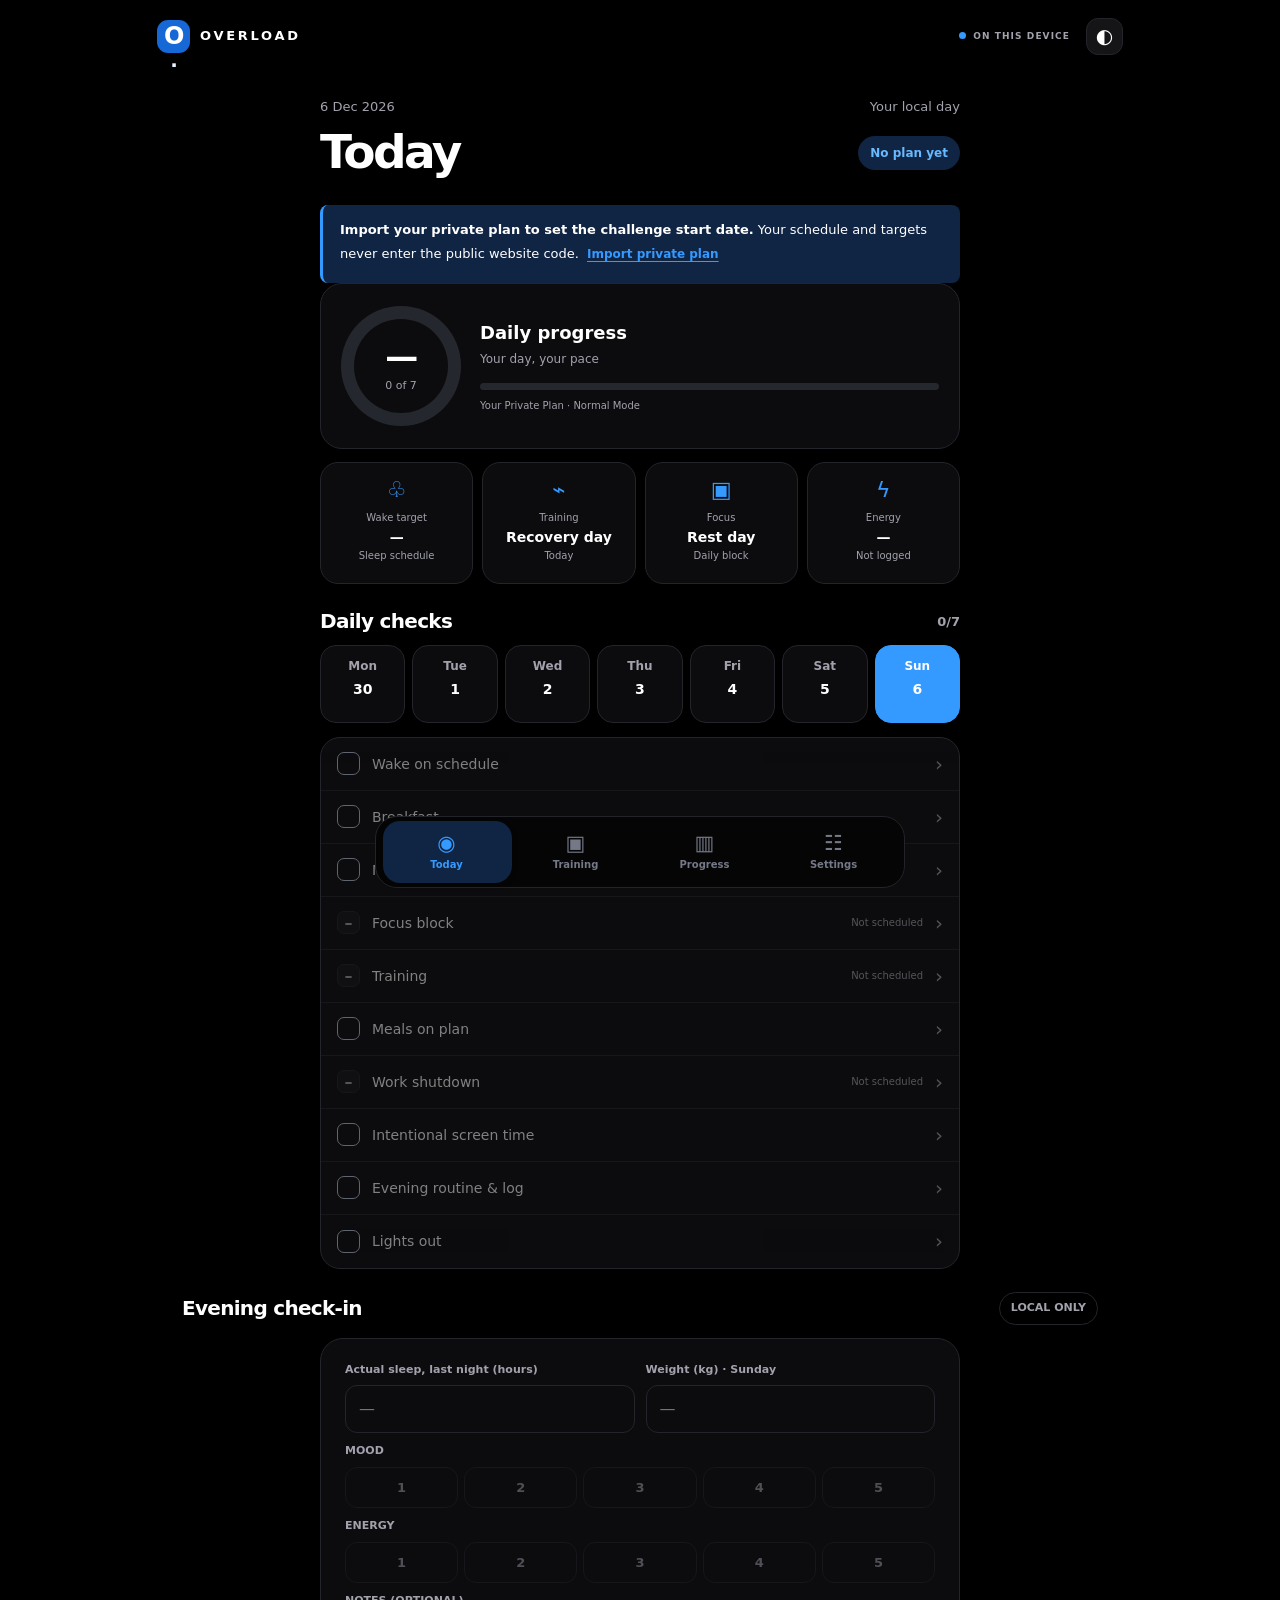
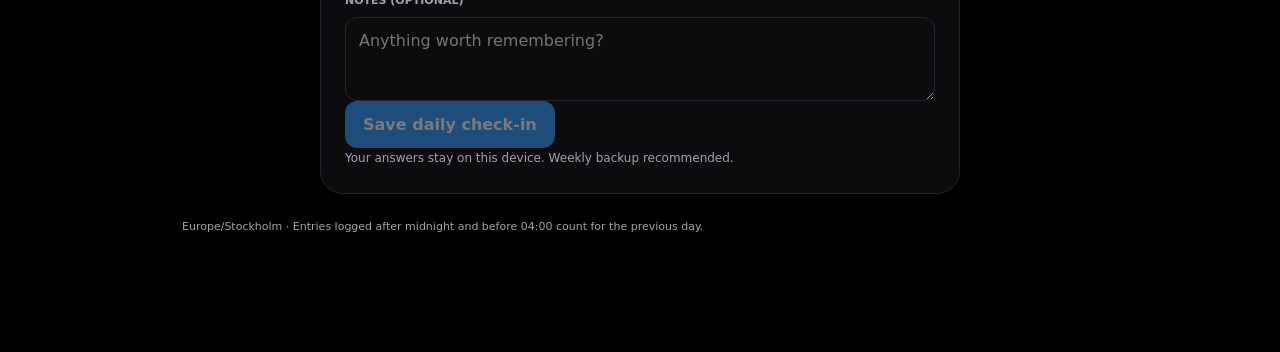
==== commit 09e1437f: "Add files via upload" ====
--- a/index.html
+++ b/index.html
@@ -7,7 +7,7 @@
   <meta name="description" content="Your private, on-device training and routine tracker.">
   <link rel="manifest" href="manifest.webmanifest"><link rel="icon" href="icon.svg" type="image/svg+xml">
   <link rel="apple-touch-icon" sizes="180x180" href="icon-180.png">
-  <link rel="stylesheet" href="styles.css?v=2-1"><title>Overload — Make it count.</title>
+  <link rel="stylesheet" href="styles.css?v=2-2"><title>Overload — Make it count.</title>
 </head>
 <body>
   <div class="app" id="app">
@@ -21,9 +21,10 @@
     </nav>
   </div>
   <div id="toast" role="status" aria-live="polite"></div>
+  <div class="copy-fallback" id="copyFallback" hidden><div class="copy-card"><h2>Copy weekly report</h2><p>Select all text and tap Copy, then paste into your AI chat.</p><textarea id="copyFallbackText" readonly aria-label="Weekly report"></textarea><button type="button" id="closeCopyFallback" onclick="document.getElementById('copyFallback').hidden=true">Close</button></div></div>
   <input type="file" id="planPicker" hidden accept="application/json,.json">
   <input type="file" id="backupPicker" hidden accept="application/json,.json">
   <input type="file" id="workoutTextPicker" hidden accept="text/plain,.txt">
-  <script src="app.js?v=2-1" defer></script>
+  <script src="app.js?v=2-2" defer></script>
 </body>
 </html>
--- a/styles.css
+++ b/styles.css
@@ -179,3 +179,38 @@
 }
 
 .older-workouts{width:100%;margin-top:13px;font-size:13px}
+
+/* v2.2 — personalized templates and native-feel floating dock */
+.routine-card{border-color:var(--line);padding:22px 19px}
+.routine-heading{display:flex;justify-content:space-between;align-items:center;gap:14px}
+.routine-heading h2{font-size:23px;letter-spacing:-.05em;margin-top:7px}
+.routine-heading .small-action{min-height:36px;padding:7px 12px;white-space:nowrap;font-size:12px}
+.routine-help{color:var(--muted);font-size:12px;line-height:1.65;margin:4px 0 15px}
+.routine-exercise{display:flex;align-items:center;gap:11px;padding:14px 0;border-top:1px solid var(--line)}
+.routine-number{display:grid;place-items:center;background:var(--pale);border-radius:11px;flex:0 0 30px;height:34px;font-size:12px;font-weight:780;color:var(--muted)}
+.routine-detail{flex:1;min-width:0;display:flex;flex-direction:column;gap:5px}
+.routine-detail strong{font-size:14px;line-height:1.2;color:var(--ink)}
+.routine-detail small{font-size:11px;color:var(--muted);overflow-wrap:anywhere;line-height:1.5}
+.routine-detail em{font-size:11px;color:var(--brand);line-height:1.4;font-style:normal}
+.routine-log{flex:none;background:var(--accent2);color:var(--brand);border:1px solid var(--line);border-radius:12px;min-width:66px;min-height:38px;padding:7px 9px;font-size:12px;font-weight:800}
+.routine-log:disabled{opacity:.5}.routine-done .routine-number{background:var(--brand);color:white}
+.routine-editor{background:var(--pale);padding:13px;border-radius:15px;margin-top:16px;display:grid;gap:9px}
+.routine-edit-row{display:flex;align-items:center;gap:5px;min-width:0;font-size:12px;font-weight:700}
+.routine-edit-row span{flex:1;min-width:0;overflow-wrap:anywhere}
+.routine-edit-row button{width:31px;height:33px;flex:none;border-radius:9px;border:1px solid var(--line);background:var(--card);color:var(--ink)}
+.routine-edit-row button:disabled{opacity:.3}.template-add-form{display:flex;gap:8px}
+.template-add-form input{min-width:0;flex:1;height:43px;padding:10px;font-size:13px}
+.template-add-form .secondary{min-height:43px;padding:8px 14px}
+.training-review-card h2{font-size:18px;margin-top:6px}.training-review-card .callout{margin-bottom:14px}
+.bottomnav{isolation:isolate;touch-action:pan-y;user-select:none;-webkit-user-select:none}
+.bottomnav .dock-indicator{position:absolute;top:4px;bottom:4px;left:4px;border-radius:17px;background:var(--accent2);pointer-events:none;z-index:0;transition:transform 210ms cubic-bezier(.2,.8,.2,1),width 210ms cubic-bezier(.2,.8,.2,1);will-change:transform;box-shadow:0 2px 12px #00000008}
+.bottomnav.dock-dragging .dock-indicator{transition:transform 80ms ease-out,width 80ms ease-out;box-shadow:0 3px 13px #4b91f930}
+.bottomnav .navitem{position:relative;z-index:1;touch-action:pan-y;-webkit-tap-highlight-color:transparent}
+.bottomnav .navitem.active{background:transparent;color:var(--brand)}
+.bottomnav .navitem:focus-visible{outline:2px solid var(--brand);outline-offset:-4px}
+.copy-fallback[hidden]{display:none!important}.copy-fallback{position:fixed;inset:0;z-index:110;background:#000a;display:grid;place-items:center;padding:20px}
+.copy-card{background:var(--card);color:var(--ink);border-radius:22px;max-width:550px;width:100%;padding:23px;display:grid;gap:13px}
+.copy-card h2{font-size:20px}.copy-card p{font-size:13px;color:var(--muted)}
+.copy-card textarea{height:38vh;min-height:140px;width:100%;font:12px/1.6 ui-monospace,monospace;padding:12px;color:var(--ink);background:var(--paper);border:1px solid var(--line);border-radius:12px}
+.copy-card button{justify-self:end;background:var(--brand);border:0;padding:11px 18px;border-radius:12px;color:white;font-weight:750}
+@media(prefers-reduced-motion:reduce){.bottomnav .dock-indicator{transition:none!important}}
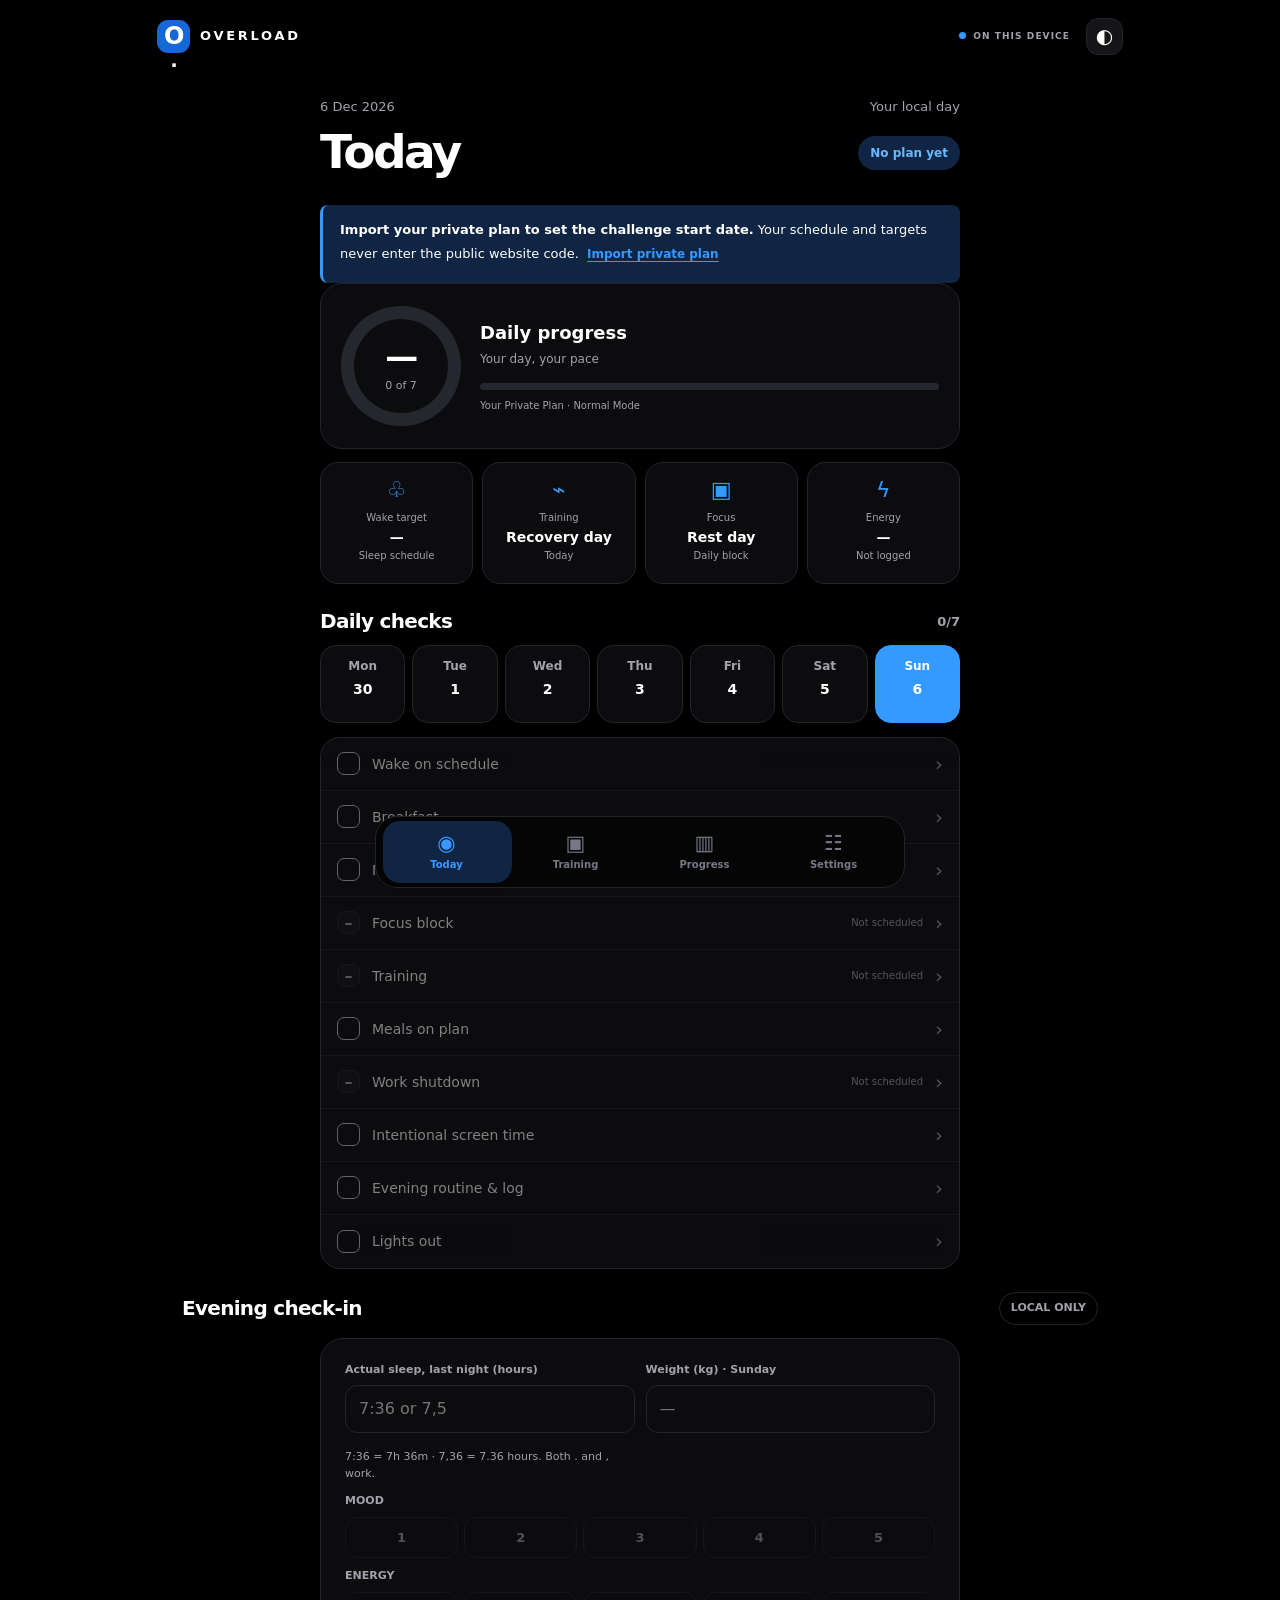
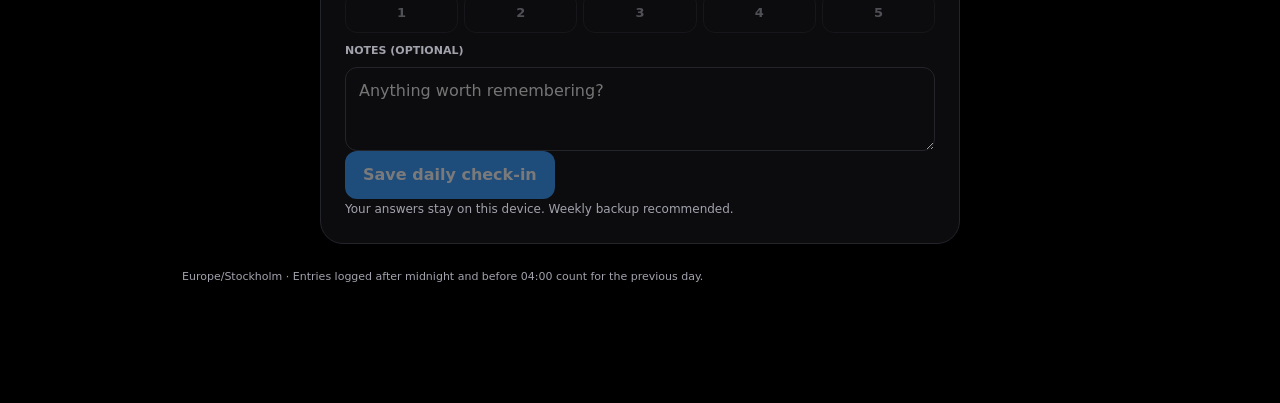
==== commit 5f82e197: "Add files via upload" ====
--- a/index.html
+++ b/index.html
@@ -7,7 +7,7 @@
   <meta name="description" content="Your private, on-device training and routine tracker.">
   <link rel="manifest" href="manifest.webmanifest"><link rel="icon" href="icon.svg" type="image/svg+xml">
   <link rel="apple-touch-icon" sizes="180x180" href="icon-180.png">
-  <link rel="stylesheet" href="styles.css?v=2-2"><title>Overload — Make it count.</title>
+  <link rel="stylesheet" href="styles.css?v=2-3"><title>Overload — Make it count.</title>
 </head>
 <body>
   <div class="app" id="app">
@@ -25,6 +25,6 @@
   <input type="file" id="planPicker" hidden accept="application/json,.json">
   <input type="file" id="backupPicker" hidden accept="application/json,.json">
   <input type="file" id="workoutTextPicker" hidden accept="text/plain,.txt">
-  <script src="app.js?v=2-2" defer></script>
+  <script src="app.js?v=2-3" defer></script>
 </body>
 </html>
--- a/styles.css
+++ b/styles.css
@@ -214,3 +214,79 @@
 .copy-card textarea{height:38vh;min-height:140px;width:100%;font:12px/1.6 ui-monospace,monospace;padding:12px;color:var(--ink);background:var(--paper);border:1px solid var(--line);border-radius:12px}
 .copy-card button{justify-self:end;background:var(--brand);border:0;padding:11px 18px;border-radius:12px;color:white;font-weight:750}
 @media(prefers-reduced-motion:reduce){.bottomnav .dock-indicator{transition:none!important}}
+
+/* v2.3 — focused exercise-by-exercise workout UI */
+.session-launch{grid-column:1/-1;border:1px solid var(--line);background:linear-gradient(125deg,var(--card) 58%,var(--accent2));padding:25px}
+.session-launch h2{font-size:27px;letter-spacing:-.05em;margin:5px 0 8px}
+.session-launch p:not(.eyebrow){font-size:13px;line-height:1.6;color:var(--muted);max-width:480px;margin:0 0 16px}
+.session-big-btn{width:100%;min-height:54px;border-radius:15px;font-weight:780;font-size:15px;transition:transform .16s cubic-bezier(.15,.7,.3,1),filter .16s,background-color .16s}
+.session-big-btn:active:not(:disabled),.session-finish-exercise:active:not(:disabled),.session-choice:active,.routine-log:active:not(:disabled),.secondary:active:not(:disabled){transform:scale(.975);filter:brightness(.96)}
+.session-big-btn:disabled{opacity:.48;cursor:default}
+.training-legacy{grid-column:1/-1;border:1px solid var(--line);border-radius:18px;padding:0 12px;background:var(--card)}
+.training-legacy>summary{cursor:pointer;padding:18px 8px;color:var(--muted);font-size:13px;font-weight:700}
+.training-legacy .training-entry{box-shadow:none!important;border:0!important;padding:5px 7px 15px!important}
+.session-page-head{max-width:640px;margin:16px auto 19px;display:flex;justify-content:space-between;gap:16px;align-items:center}
+.session-page-head h1{font-size:clamp(35px,7vw,50px);letter-spacing:-.06em;line-height:1.08;margin:8px 0}
+.session-page-head h1 span{color:var(--brand)}
+.session-page-head p:not(.eyebrow){color:var(--muted);font-size:12px;line-height:1.5}
+.session-live{font-size:11px;letter-spacing:.06em;font-weight:800;color:var(--brand);border-radius:30px;border:1px solid var(--line);padding:9px 12px;display:flex;gap:7px;align-items:center;white-space:nowrap;background:var(--accent2)}
+.session-live i{display:block;width:7px;height:7px;border-radius:50%;background:var(--brand);animation:livePulse 2.2s ease-in-out infinite}
+@keyframes livePulse{50%{opacity:.35;transform:scale(.75)}}
+.session-summary-card{max-width:640px;margin:0 auto!important;display:grid;grid-template-columns:repeat(3,minmax(0,1fr));gap:4px;padding:17px 10px;text-align:center}
+.session-summary-card>div{display:flex;flex-direction:column;gap:5px;align-items:center;min-width:0}
+.session-summary-card small{color:var(--muted);font-size:9px;font-weight:780;letter-spacing:.12em}
+.session-summary-card strong{font-size:25px;letter-spacing:-.04em;line-height:1.1}
+.session-summary-card strong span{color:var(--muted);font-size:17px}
+.session-summary-card em{font-size:11px;font-style:normal;color:var(--muted)}
+.session-list-title{max-width:640px;margin:27px auto 11px;display:flex;justify-content:space-between;align-items:center;gap:12px}
+.session-list-title h2{font-size:20px;letter-spacing:-.04em}
+.session-list-title span{font-size:12px;color:var(--muted)}
+.session-exercise-list{max-width:640px;margin:auto;background:var(--card);border:1px solid var(--line);border-radius:19px;overflow:hidden}
+.session-choice{width:100%;display:flex;align-items:center;gap:12px;text-align:left;border:0;border-bottom:1px solid var(--line);background:var(--card);color:var(--ink);padding:14px 14px;min-height:75px;transition:background-color .18s,transform .16s}
+.session-choice:last-child{border-bottom:0}.session-choice:active{background:var(--pale)}
+.session-choice-index{flex:0 0 33px;width:33px;height:33px;border-radius:11px;background:var(--pale);display:grid;place-items:center;color:var(--muted);font-weight:780;font-size:13px}
+.session-choice-done .session-choice-index{background:var(--brand);color:white}
+.session-choice-info{display:flex;flex:1;flex-direction:column;gap:5px;min-width:0}
+.session-choice-info strong{font-size:14px;font-weight:790}.session-choice-info small{font-size:11px;line-height:1.5;color:var(--muted);overflow-wrap:anywhere}
+.session-choice-arrow{font-size:19px;color:var(--brand);padding:0 2px}
+.session-add-form{max-width:640px;margin:17px auto 16px;border-radius:15px;background:var(--pale);padding:12px}
+.session-add-form>label{display:block;font-size:11px;font-weight:700;margin-bottom:8px;color:var(--muted)}
+.session-add-form>div{display:flex;gap:8px}.session-add-form input{flex:1;min-width:0;border:1px solid var(--line);background:var(--card);border-radius:11px;padding:11px;font-size:14px}.session-add-form button{padding:9px 12px;min-width:70px;border-radius:11px}
+.session-add-form+.session-big-btn{display:block;max-width:640px;margin:0 auto 8px}
+.session-caution{max-width:640px;margin:9px auto 30px;color:var(--muted);font-size:11px;line-height:1.5;text-align:center}
+.session-focus-head{max-width:640px;margin:15px auto 15px;display:flex;justify-content:space-between;align-items:center;gap:12px}
+.session-back{border:0;background:transparent;color:var(--brand);font-weight:780;font-size:13px;padding:10px 0}
+.session-pill{padding:9px 12px;border-radius:20px;background:var(--accent2);color:var(--brand);font-size:11px;font-weight:750;white-space:nowrap}
+.session-exercise-card{max-width:640px;margin:auto!important;padding:23px 18px 24px}
+.session-exercise-card h1{font-size:clamp(28px,6vw,40px);line-height:1.12;letter-spacing:-.05em;margin:9px 0 17px}
+.session-previous{background:var(--pale);padding:16px;border-radius:15px;margin-bottom:25px;display:grid;grid-template-columns:1fr auto;gap:7px}
+.session-previous>span{color:var(--muted);font-weight:750;font-size:10px;letter-spacing:.12em}.session-previous strong{color:var(--muted);font-size:11px}
+.session-previous>p{grid-column:1/-1;font-size:13px;font-weight:720;line-height:1.6}
+.session-log-head{display:flex;justify-content:space-between;align-items:baseline;gap:12px;margin:5px 0 11px}
+.session-log-head h2{font-size:18px}.session-log-head span{font-size:11px;color:var(--muted)}
+.session-set-list{display:grid;gap:7px;margin:0 0 13px}
+.session-set-row{display:flex;align-items:center;gap:10px;background:var(--pale);border-radius:12px;padding:10px 10px;min-height:49px;overflow:hidden}
+.session-set-ordinal{background:var(--card);border:1px solid var(--line);color:var(--muted);border-radius:8px;min-width:26px;height:28px;display:grid;place-items:center;font-size:12px;font-weight:760}
+.session-set-row strong{font-size:14px;font-variant-numeric:tabular-nums;flex:1}.session-set-row small{font-size:10px;color:var(--muted)}
+.session-set-check{color:#159e77;font-weight:850;font-size:18px}.session-remove{color:var(--muted);padding:5px;border:0;background:transparent;font-size:19px;min-width:25px}
+.session-no-sets{color:var(--muted);font-size:12px;line-height:1.55;padding:13px 0 15px}
+.session-set-new{animation:rowReveal .34s cubic-bezier(.2,.8,.2,1) both}
+@keyframes rowReveal{from{opacity:.2;transform:translateY(7px) scale(.99);background:var(--accent2)}to{opacity:1;transform:translateY(0) scale(1)}}
+.session-saved-banner{background:color-mix(in srgb,#159e77 10%,var(--card));color:#14936a;border:1px solid color-mix(in srgb,#159e77 25%,var(--line));border-radius:11px;padding:10px 12px;font-size:12px;font-weight:760;margin:10px 0;animation:rowReveal .35s both}
+.session-set-form{display:grid;grid-template-columns:1fr 1fr;gap:11px;border-top:1px solid var(--line);padding-top:18px;margin-top:15px}
+.session-set-form>div{min-width:0}.session-set-form>div label{display:block;color:var(--muted);font-size:10px;letter-spacing:.1em;font-weight:790;margin-bottom:8px}
+.session-set-form>div input{width:100%;border:1px solid var(--line);border-radius:13px;height:53px;padding:11px 12px;background:var(--card);font-weight:730;font-variant-numeric:tabular-nums;font-size:18px}
+.session-warmup{grid-column:1/-1;color:var(--muted);display:flex;align-items:center;gap:9px;font-size:12px;padding:8px 0}
+.session-warmup input{width:18px;height:18px;accent-color:var(--brand)}
+.session-set-form .session-big-btn{grid-column:1/-1}.session-saved-btn{animation:savedPop .34s cubic-bezier(.2,1.1,.25,1)}
+@keyframes savedPop{0%{transform:scale(.98)}55%{transform:scale(1.02)}100%{transform:scale(1)}}
+.session-finish-exercise{width:100%;margin-top:11px;border:1px solid var(--line);background:var(--accent2);color:var(--brand);border-radius:15px;min-height:50px;font-size:14px;font-weight:770;transition:transform .16s,filter .16s}
+.session-finish-exercise:disabled{opacity:.42}
+.session-finished-card{grid-column:1/-1;text-align:center;display:grid;justify-items:center;gap:7px;padding:24px 16px}
+.session-finished-icon{width:55px;height:55px;border-radius:50%;background:#159e77;color:white;display:grid;place-items:center;font-size:29px;font-weight:800;animation:savedPop .35s both}
+.session-finished-card h2{font-size:24px;letter-spacing:-.05em}.session-finished-card p:not(.eyebrow){color:var(--muted);font-size:12px;line-height:1.5}
+.session-finished-card button{margin-top:8px}.sleep-help{display:block;color:var(--muted);font-size:11px;line-height:1.6;margin-top:7px}
+.bottomnav,.bottomnav .navitem{touch-action:none}.bottomnav.dock-dragging .dock-indicator{transition:none;box-shadow:0 4px 16px #176af050}
+.bottomnav .navitem{transition:color .16s}
+@media(max-width:420px){.session-exercise-card{padding:21px 15px}.session-choice{padding:13px 12px}.session-page-head h1{font-size:35px}.session-live{padding:8px 10px}}
+@media(prefers-reduced-motion:reduce){.session-live i,.session-set-new,.session-saved-banner,.session-saved-btn,.session-finished-icon{animation:none!important}.session-big-btn,.session-choice,.session-finish-exercise,.session-choice,.bottomnav .navitem{transition:none!important}}
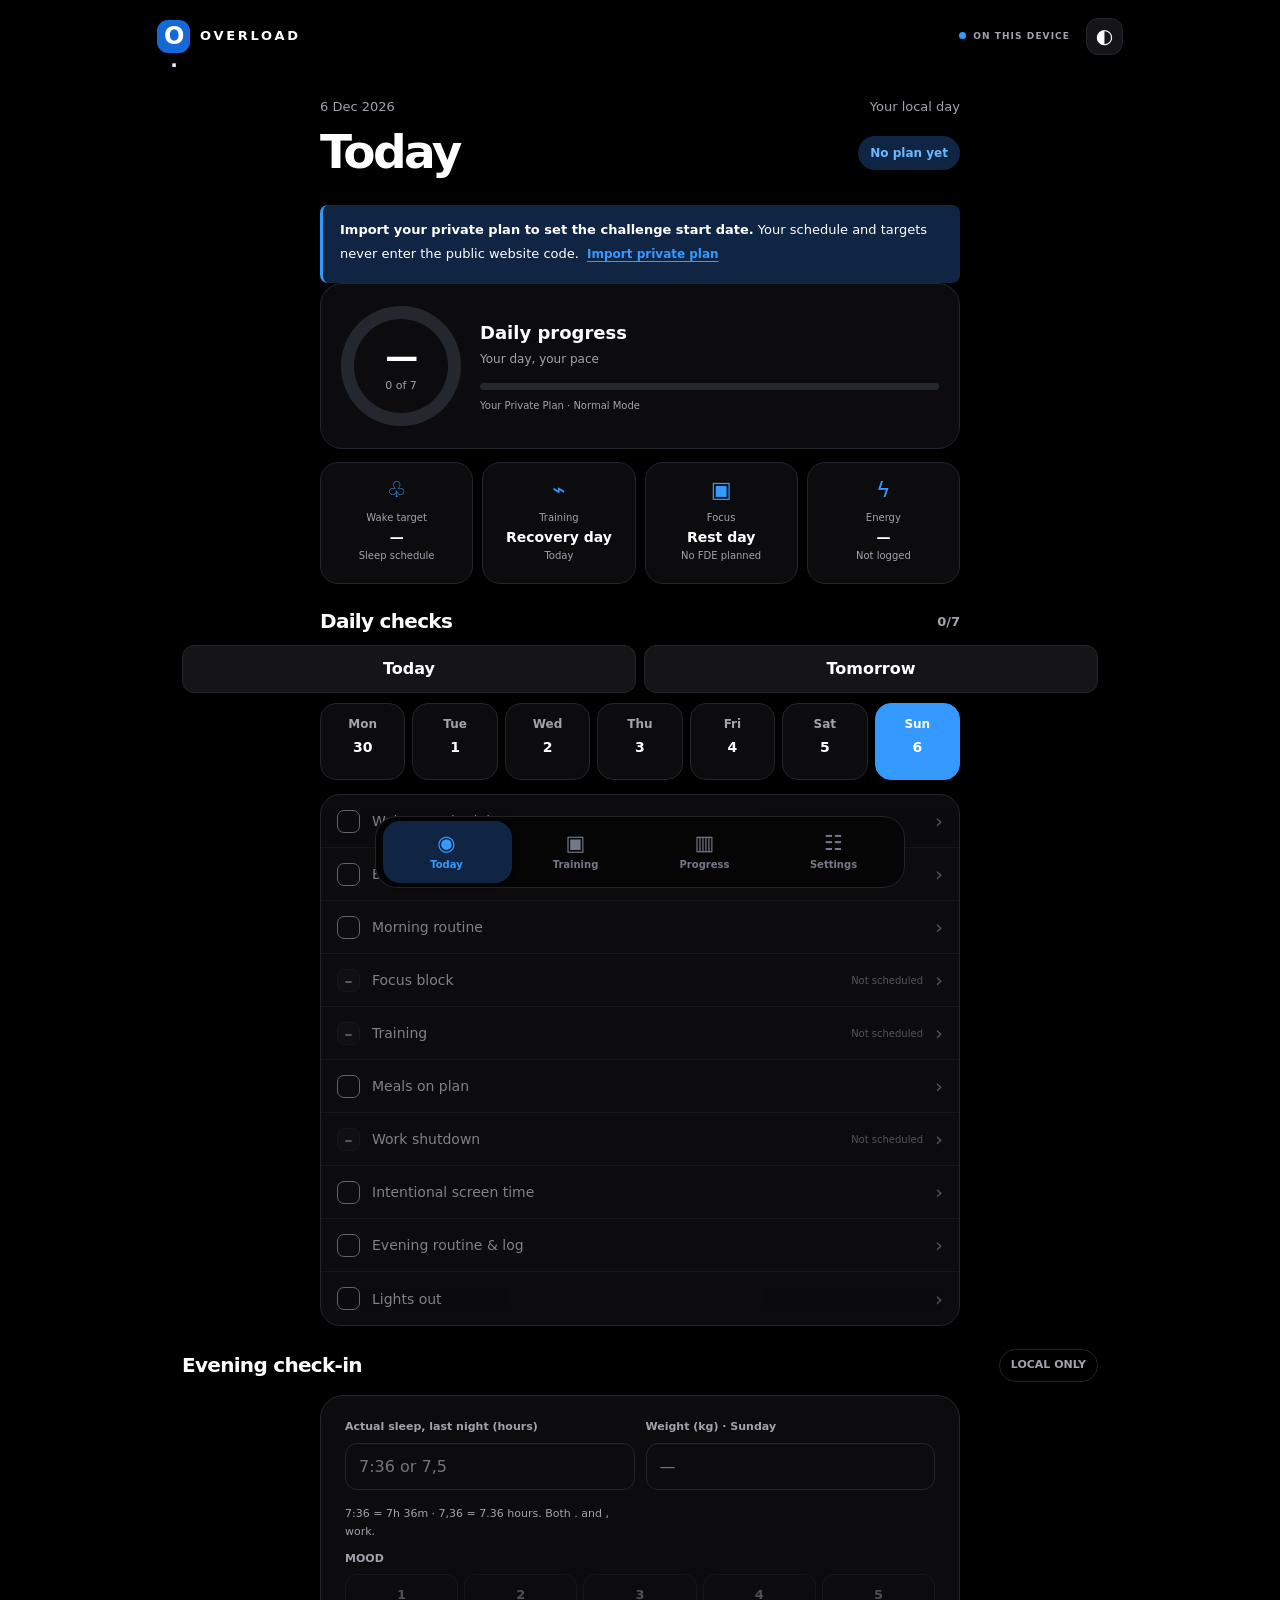
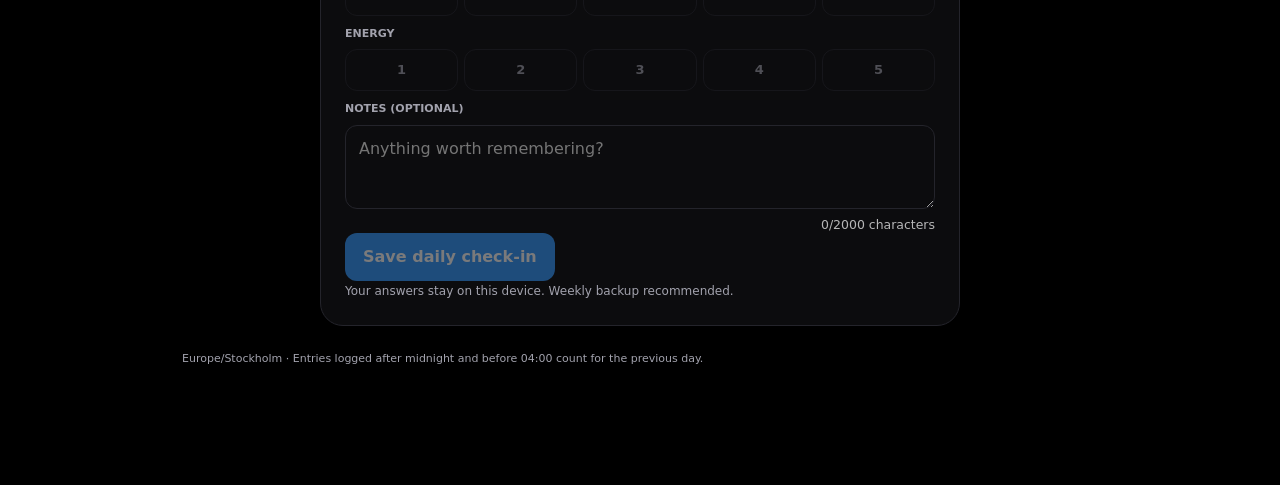
==== commit 42544c34: "Add files via upload" ====
--- a/index.html
+++ b/index.html
@@ -7,7 +7,7 @@
   <meta name="description" content="Your private, on-device training and routine tracker.">
   <link rel="manifest" href="manifest.webmanifest"><link rel="icon" href="icon.svg" type="image/svg+xml">
   <link rel="apple-touch-icon" sizes="180x180" href="icon-180.png">
-  <link rel="stylesheet" href="styles.css?v=2-3"><title>Overload — Make it count.</title>
+  <link rel="stylesheet" href="styles.css?v=2-4"><title>Overload — Make it count.</title>
 </head>
 <body>
   <div class="app" id="app">
@@ -25,6 +25,6 @@
   <input type="file" id="planPicker" hidden accept="application/json,.json">
   <input type="file" id="backupPicker" hidden accept="application/json,.json">
   <input type="file" id="workoutTextPicker" hidden accept="text/plain,.txt">
-  <script src="app.js?v=2-3" defer></script>
+  <script src="app.js?v=2-4" defer></script>
 </body>
 </html>
--- a/styles.css
+++ b/styles.css
@@ -290,3 +290,15 @@
 .bottomnav .navitem{transition:color .16s}
 @media(max-width:420px){.session-exercise-card{padding:21px 15px}.session-choice{padding:13px 12px}.session-page-head h1{font-size:35px}.session-live{padding:8px 10px}}
 @media(prefers-reduced-motion:reduce){.session-live i,.session-set-new,.session-saved-banner,.session-saved-btn,.session-finished-icon{animation:none!important}.session-big-btn,.session-choice,.session-finish-exercise,.session-choice,.bottomnav .navitem{transition:none!important}}
+
+/* v2.4 focus, journal and release controls */
+.day-shortcuts{display:flex;gap:8px;margin:10px 0}.day-shortcuts .small-action{flex:1;min-height:37px}
+.rhythm-detail{display:block;font-size:.82rem;opacity:.72;margin-top:4px;line-height:1.45}.time-block strong{font-weight:700}
+.session-actions{display:flex;flex-direction:column;gap:10px;margin-top:12px}.danger-action{border:1px solid #bb6670;color:#b54955}
+.session-add-future{display:flex;align-items:center;gap:9px;font-size:.82rem;line-height:1.4;margin:10px 0;color:var(--muted,#627187)}
+.journal-history{margin-top:18px}.journal-entry{display:flex;width:100%;justify-content:space-between;align-items:center;text-align:left;padding:13px 0;gap:14px;border:0;background:transparent;border-bottom:1px solid rgba(130,140,160,.17);color:inherit;cursor:pointer}
+.journal-entry>span:first-child{display:flex;flex-direction:column;gap:5px;min-width:0}.journal-entry small{font-size:.82rem;white-space:normal;overflow-wrap:anywhere;opacity:.78}.note-counter{display:block;text-align:right;opacity:.7;font-size:.78rem}
+button:not(:disabled){-webkit-tap-highlight-color:transparent;transition:transform .14s ease,filter .14s ease,background-color .14s ease}
+button:not(:disabled):active{transform:scale(.978);filter:brightness(.93)}
+button:focus-visible{outline:3px solid #2b76ef;outline-offset:3px}
+@media (prefers-reduced-motion:reduce){button:not(:disabled){transition:none}}
